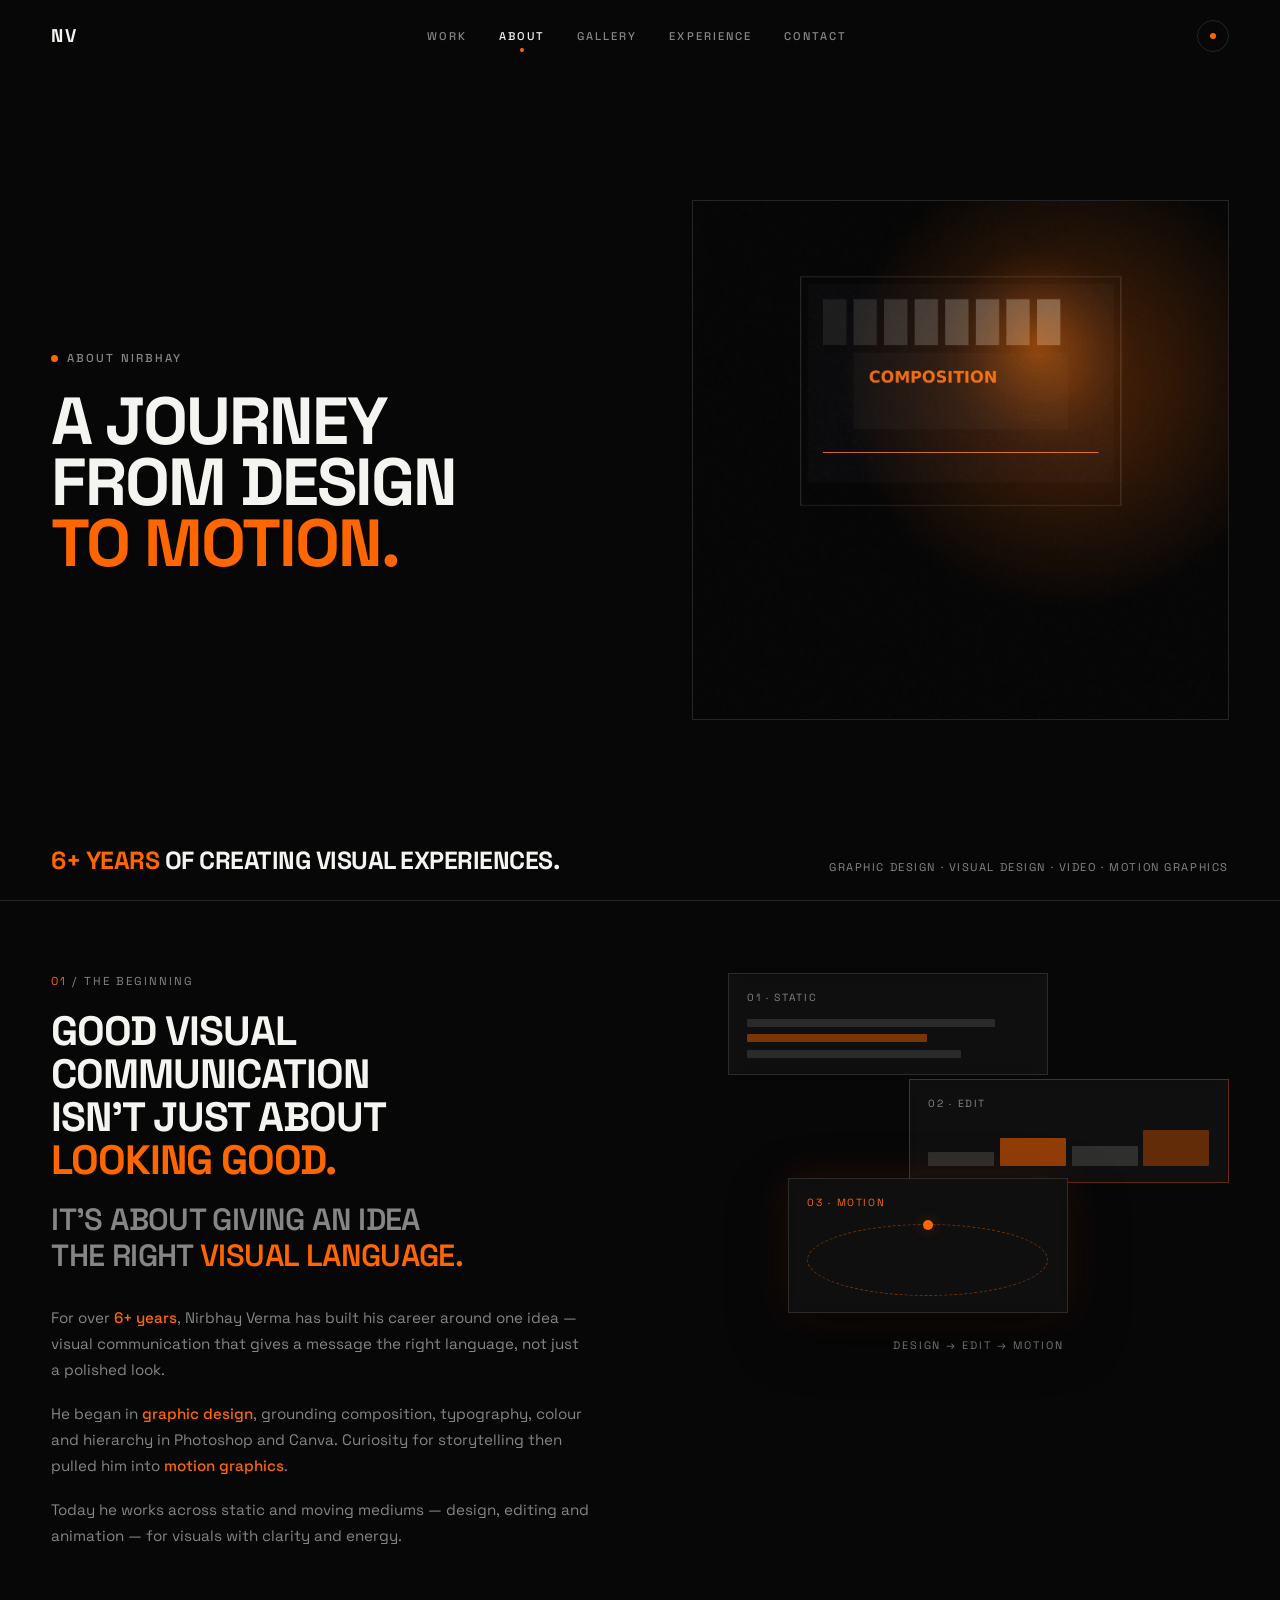
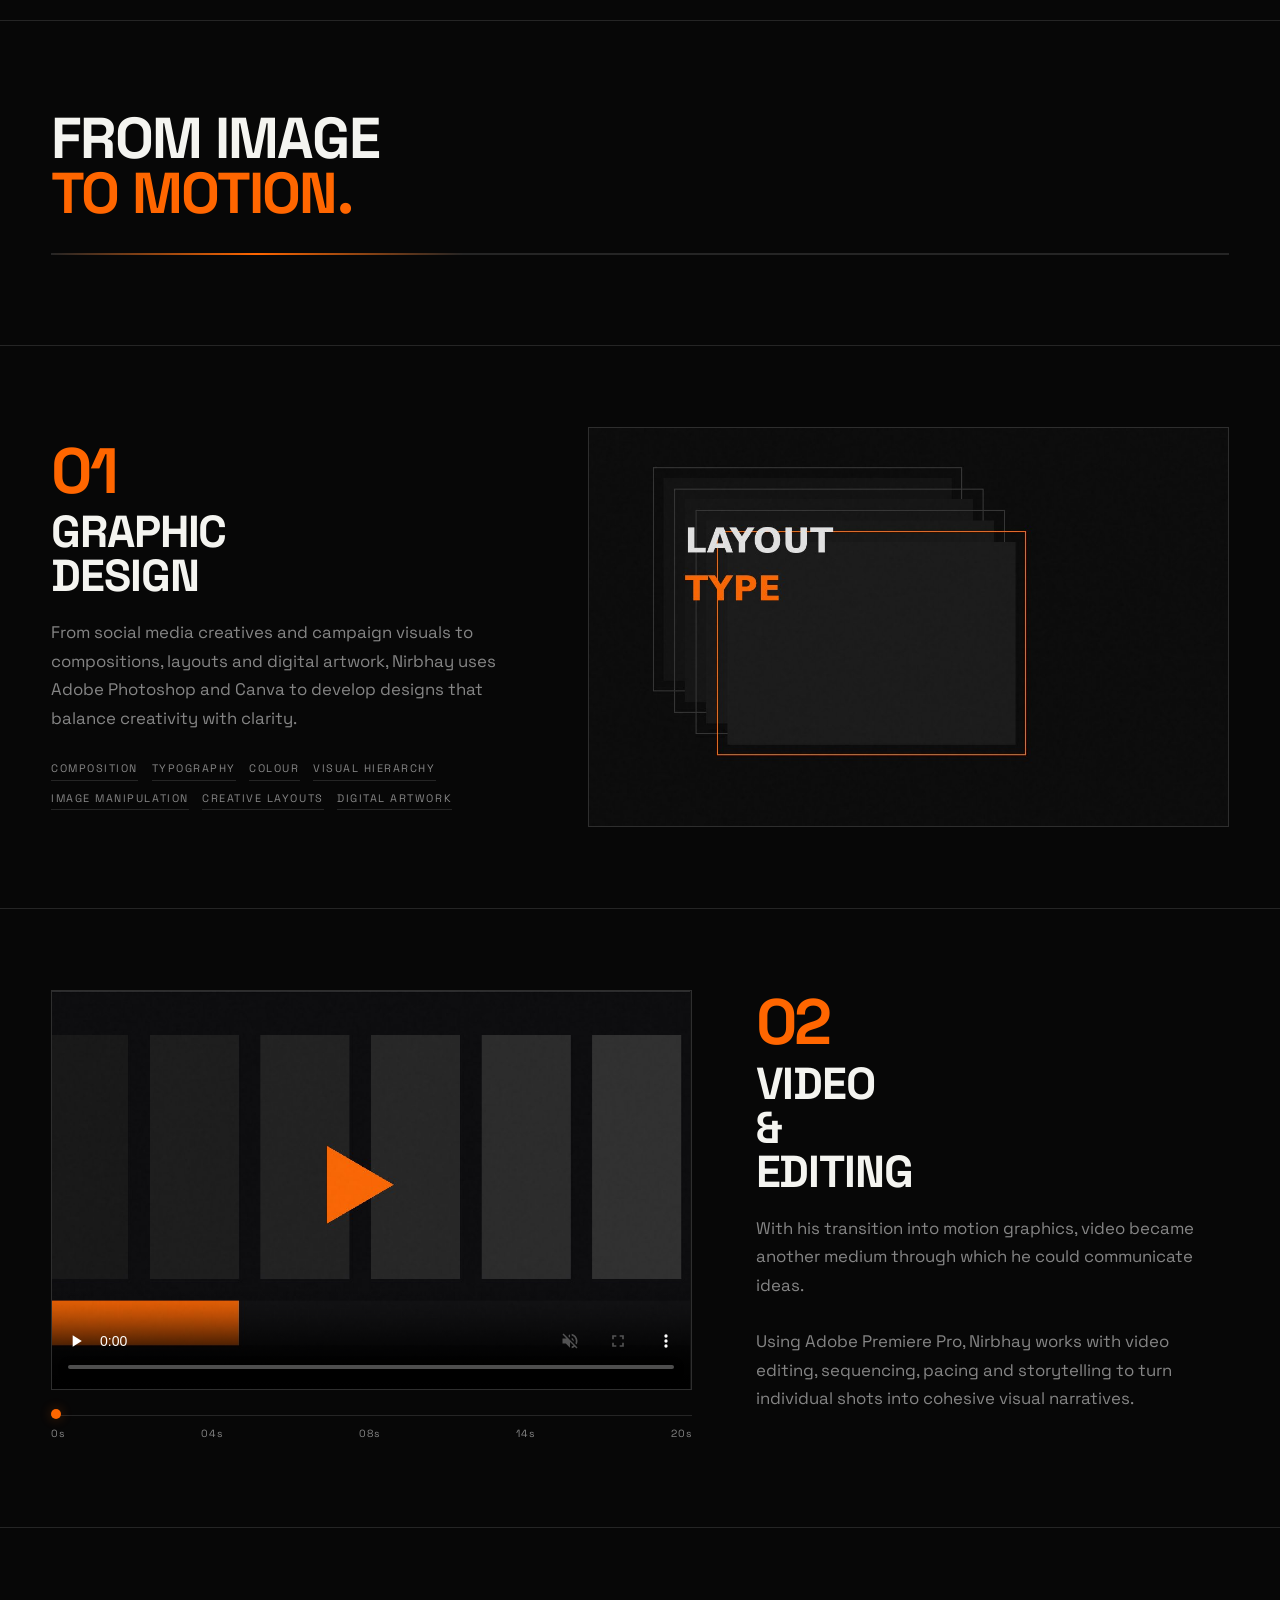
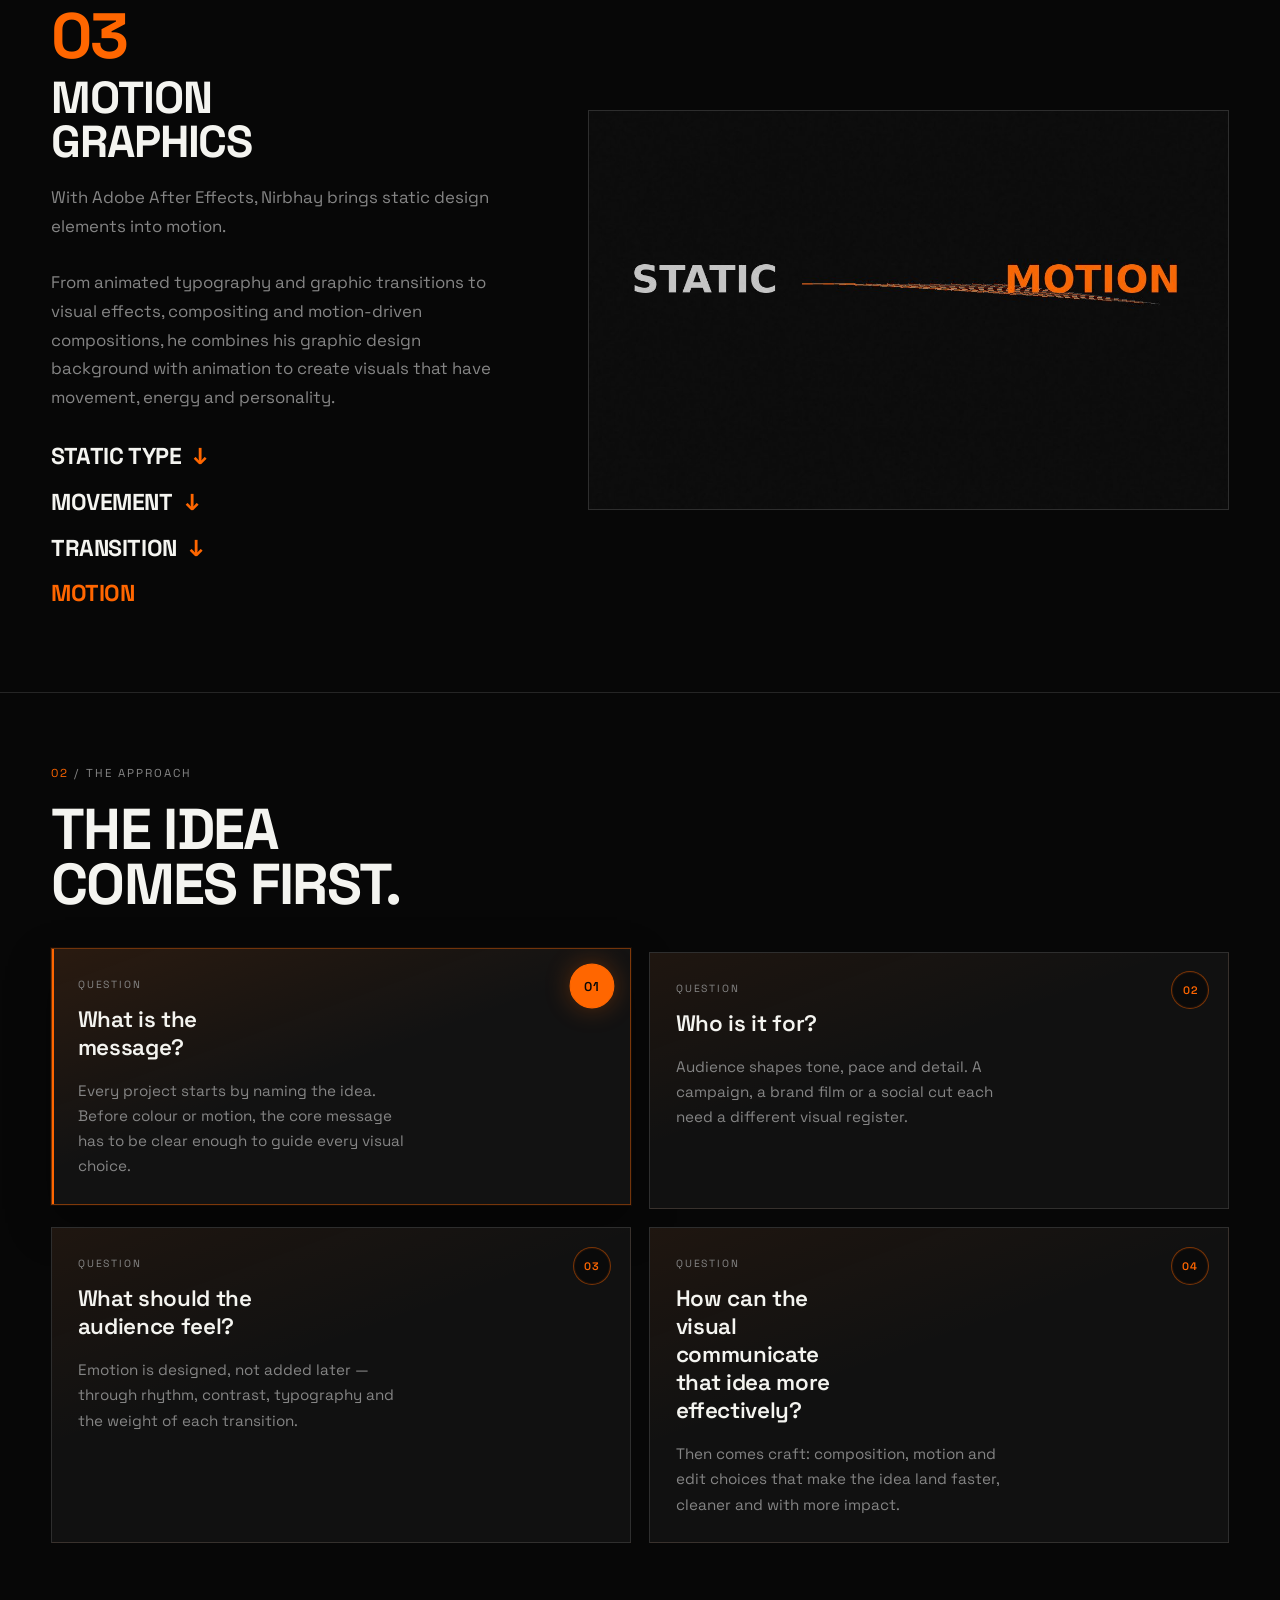
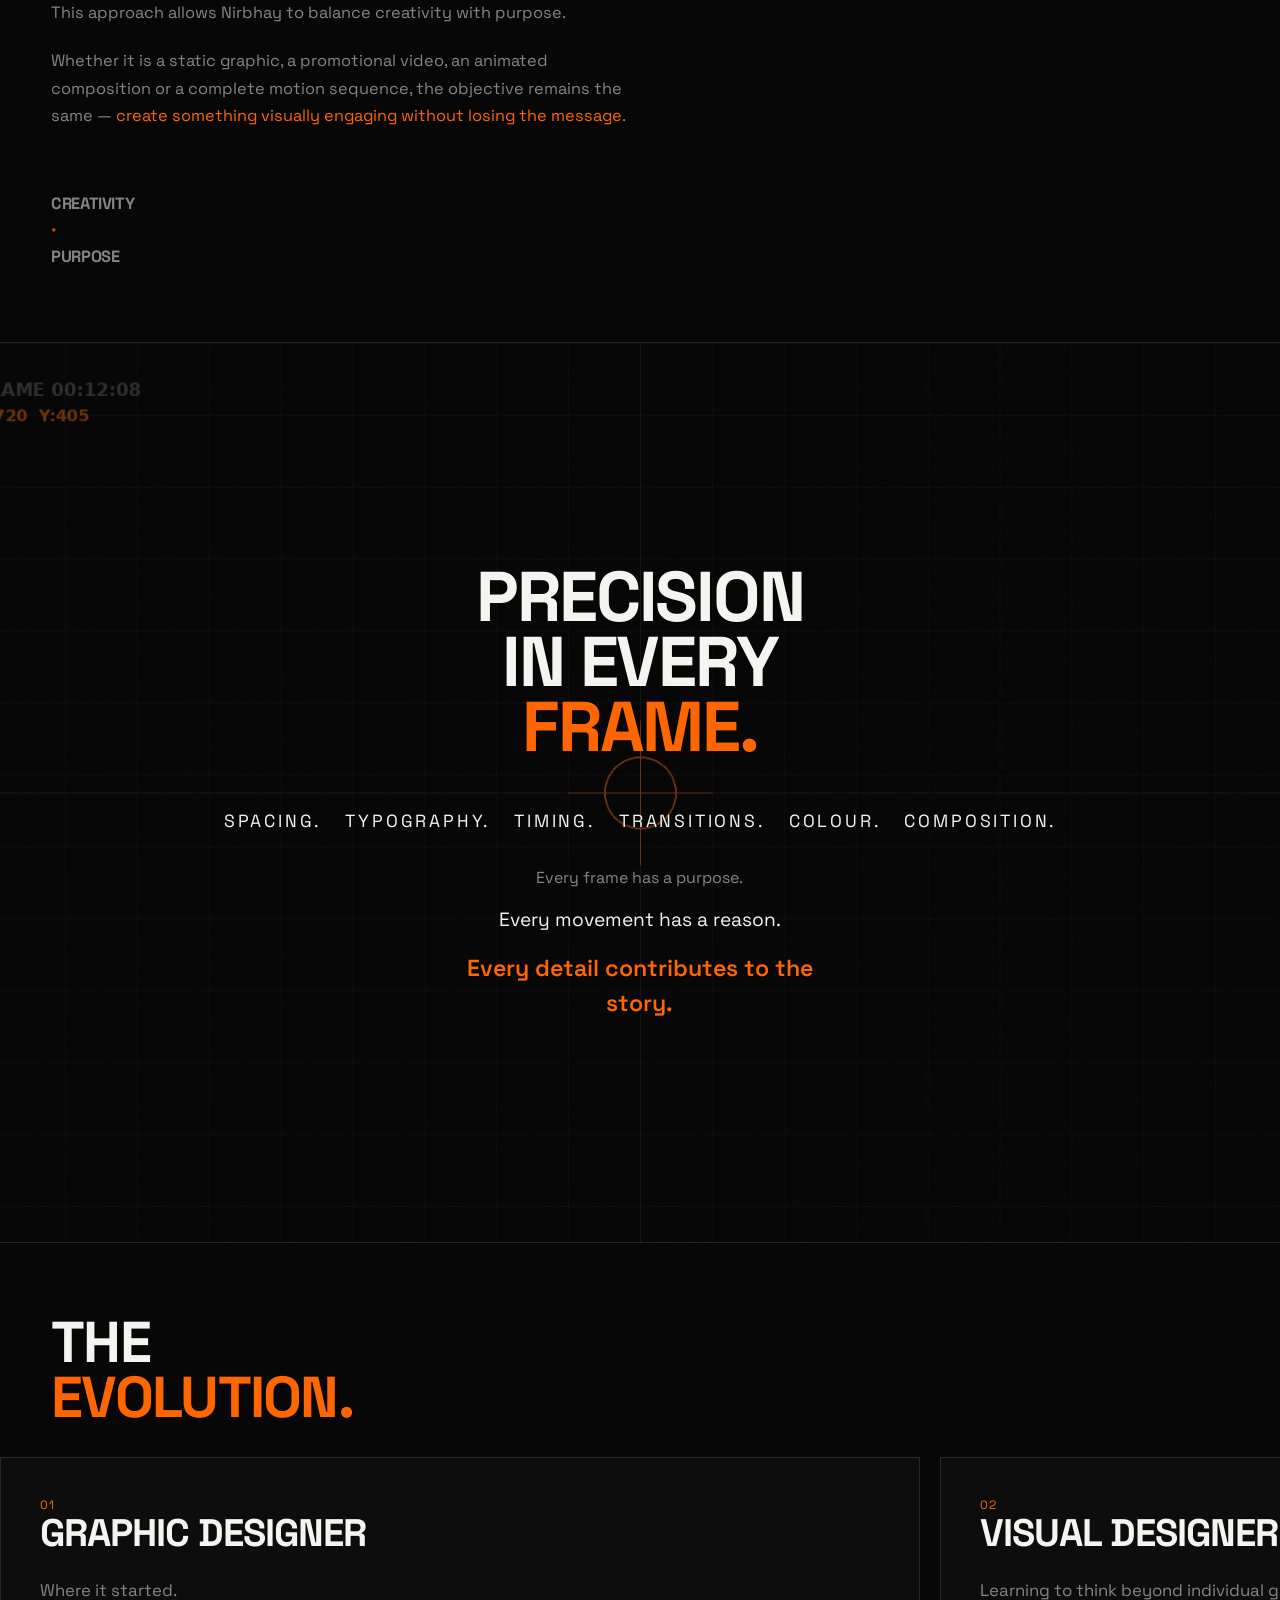
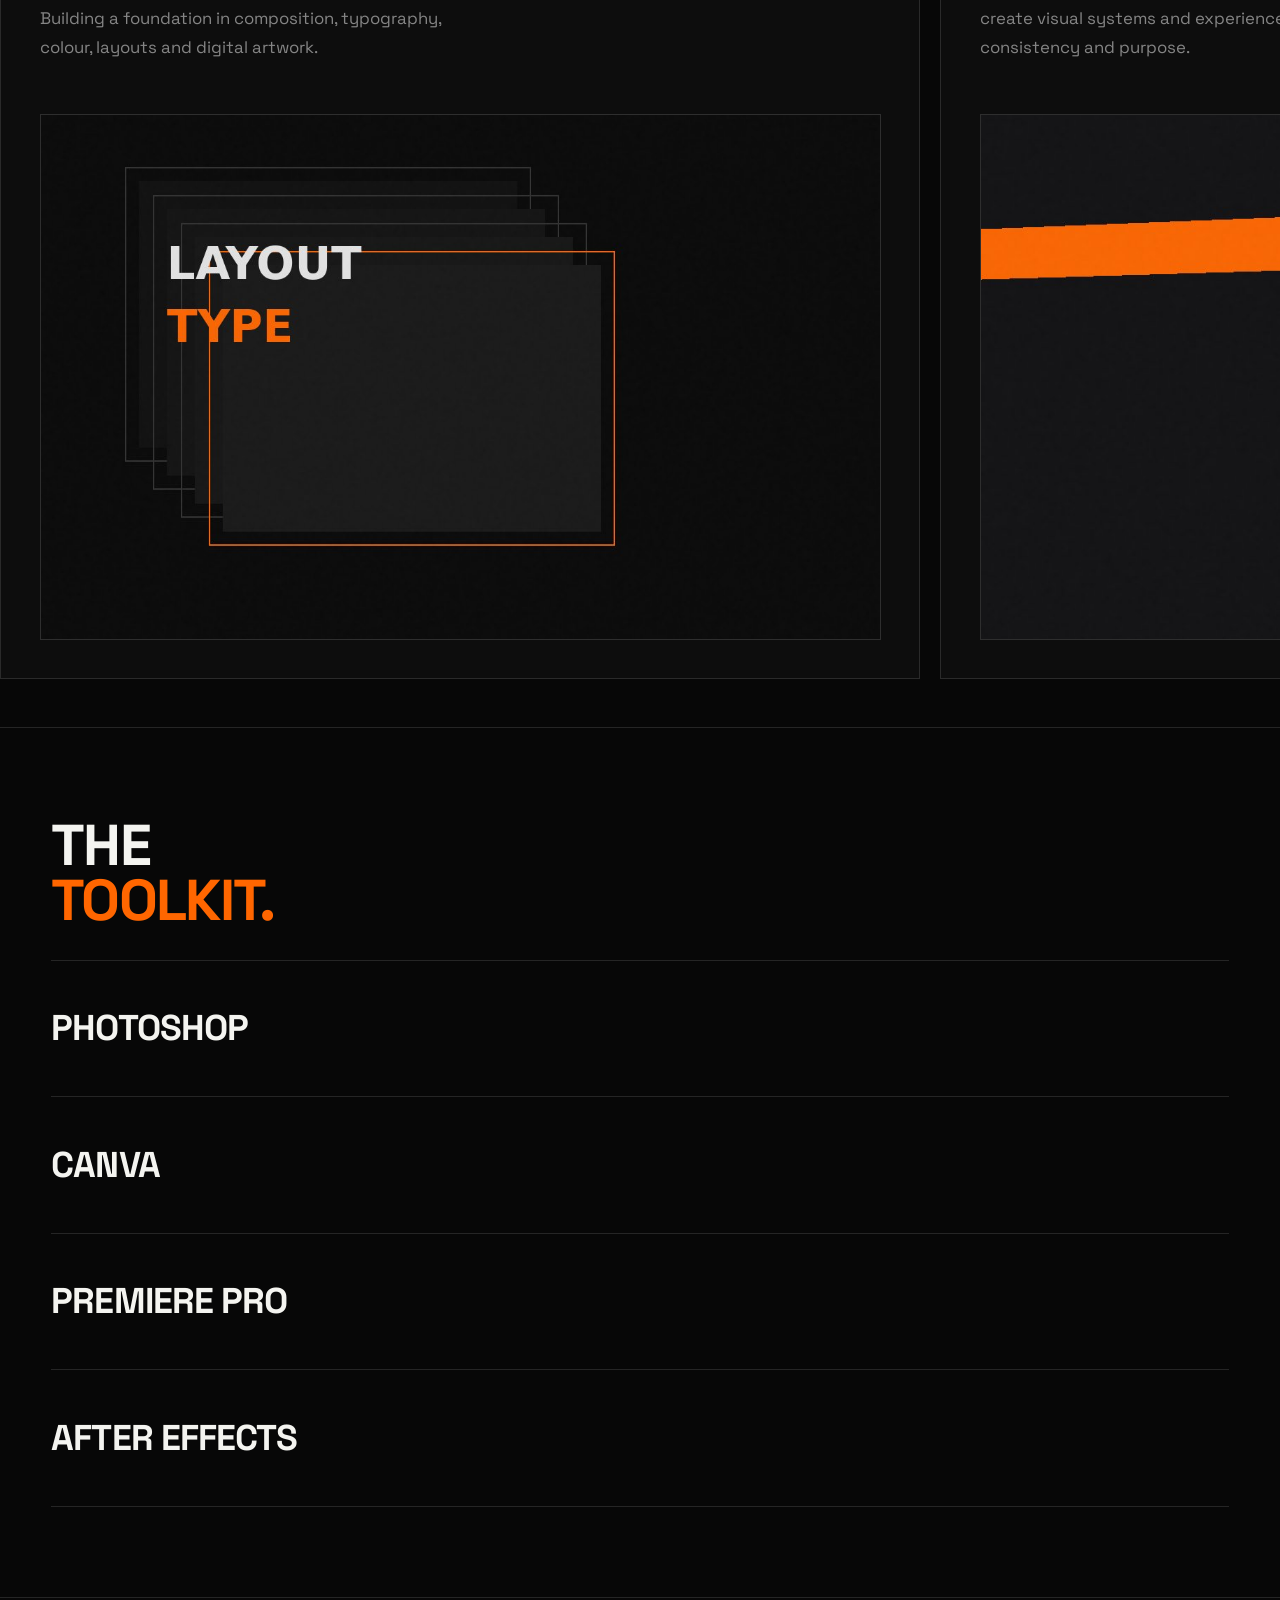
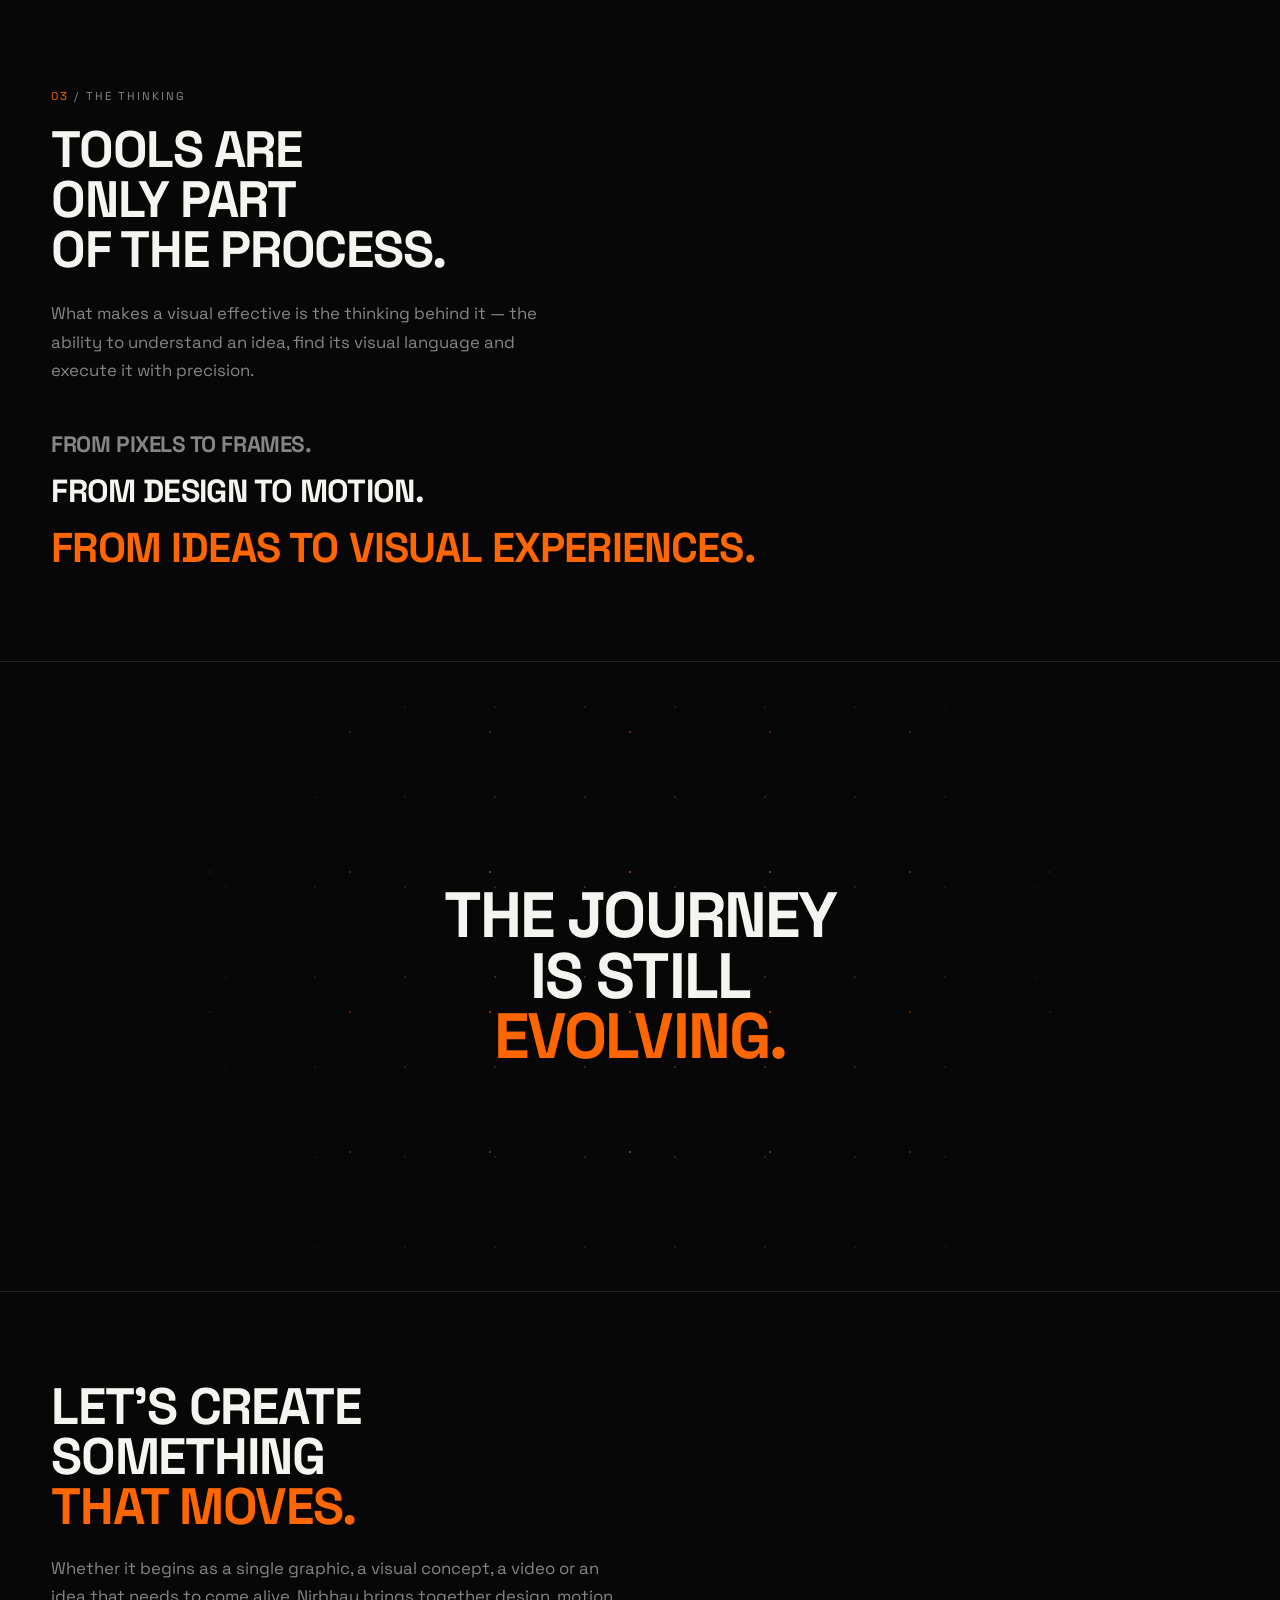
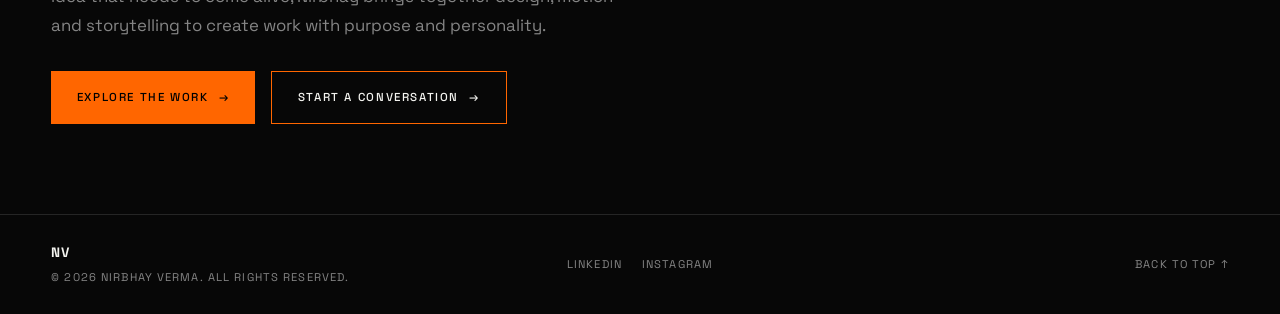
==== about.html @ 6cd553ca "Rework Approach section into numbered question cards Present The Idea Comes First as a two-column ca" ====
<!DOCTYPE html>
<html lang="en">
<head>
  <meta charset="UTF-8">
  <meta name="viewport" content="width=device-width, initial-scale=1.0">
  <meta name="description" content="About Nirbhay Verma — a journey from graphic design to motion graphics. Visual storytelling across pixels and frames.">
  <meta name="theme-color" content="#070707">
  <link rel="icon" href="assets/icons/favicon.svg" type="image/svg+xml">
  <title>About — Nirbhay Verma</title>
  <link rel="preconnect" href="https://fonts.googleapis.com">
  <link rel="preconnect" href="https://fonts.gstatic.com" crossorigin>
  <link href="https://fonts.googleapis.com/css2?family=Space+Grotesk:wght@300;400;500;600;700&display=swap" rel="stylesheet">
  <link rel="stylesheet" href="css/about.css">
  <link rel="stylesheet" href="css/about-responsive.css">
</head>
<body>
  <div class="page-loader" aria-hidden="true">
    <div class="page-loader__inner">
      <div class="page-loader__logo">NV</div>
      <p class="page-loader__meta">About <span>/ 01</span></p>
    </div>
  </div>

  <div class="cursor" aria-hidden="true">
    <span class="cursor__dot"></span>
    <span class="cursor__ring"></span>
    <span class="cursor__label">VIEW</span>
  </div>

  <header class="site-header" id="top">
    <nav class="nav" aria-label="Primary">
      <a href="index.html" class="nav__logo" aria-label="Nirbhay Verma home">NV</a>
      <ul class="nav__links" id="nav-links">
        <li><a href="index.html#work">Work</a></li>
        <li><a href="about.html" class="is-active" aria-current="page">About</a></li>
        <li><a href="gallery.html">Gallery</a></li>
        <li><a href="index.html#experience">Experience</a></li>
        <li><a href="index.html#contact">Contact</a></li>
      </ul>
      <div class="nav__actions">
        <button class="nav__dot-btn" type="button" aria-label="Interaction" data-cursor="button"><span></span></button>
        <button class="nav__menu-toggle" type="button" aria-expanded="false" aria-controls="nav-links" aria-label="Open menu"><span>Menu</span></button>
      </div>
    </nav>
  </header>

  <main>
    <!-- HERO -->
    <section class="about-hero" aria-label="Introduction">
      <div class="about-hero__grid">
        <div>
          <p class="section-label reveal-load" data-delay="1"><span class="dot" aria-hidden="true"></span> About Nirbhay</p>
          <h1 class="about-hero__title reveal-load" data-delay="2">
            A Journey<br>
            From Design<br>
            <span class="accent">To Motion.</span>
          </h1>
        </div>
        <div class="about-hero__visual reveal-load" data-delay="3" data-cursor="view">
          <img src="assets/images/about/hero-studio.jpg" alt="Dark editorial studio composition with orange light and design fragments" width="1400" height="1600" decoding="async">
          <div class="about-hero__glow" aria-hidden="true"></div>
        </div>
      </div>
      <div class="about-hero__stats reveal-load" data-delay="4">
        <p class="about-hero__years">
          <span class="accent">6+ Years</span>
          of creating visual experiences.
        </p>
        <p class="about-hero__disciplines">Graphic Design · Visual Design · Video · Motion Graphics</p>
      </div>
    </section>

    <!-- INTRODUCTION -->
    <section class="about-intro">
      <div class="container about-intro__grid reveal">
        <div class="about-intro__copy">
          <p class="chapter"><span>01</span> / The Beginning</p>
          <p class="about-intro__statement">
            Good visual communication<br>
            isn't just about<br>
            <span class="accent">looking good.</span>
          </p>
          <p class="about-intro__statement-b">
            It's about giving an idea<br>
            the right <span class="accent">visual language.</span>
          </p>
          <div class="about-bio">
            <p>
              For over <strong>6+ years</strong>, Nirbhay Verma has built his career around one idea — visual communication that gives a message the right language, not just a polished look.
            </p>
            <p>
              He began in <span class="accent">graphic design</span>, grounding composition, typography, colour and hierarchy in Photoshop and Canva. Curiosity for storytelling then pulled him into <span class="accent">motion graphics</span>.
            </p>
            <p>
              Today he works across static and moving mediums — design, editing and animation — for visuals with clarity and energy.
            </p>
          </div>
        </div>
        <aside class="about-intro__visual" aria-hidden="true">
          <div class="intro-graphic">
            <div class="intro-graphic__frame intro-graphic__frame--a">
              <span class="intro-graphic__label">01 · Static</span>
              <div class="intro-graphic__blocks">
                <span></span><span></span><span></span>
              </div>
            </div>
            <div class="intro-graphic__frame intro-graphic__frame--b">
              <span class="intro-graphic__label">02 · Edit</span>
              <div class="intro-graphic__timeline">
                <i></i><i></i><i></i><i></i>
              </div>
            </div>
            <div class="intro-graphic__frame intro-graphic__frame--c">
              <span class="intro-graphic__label">03 · Motion</span>
              <div class="intro-graphic__orbit">
                <span class="intro-graphic__dot"></span>
              </div>
            </div>
            <p class="intro-graphic__caption">Design → Edit → Motion</p>
          </div>
        </aside>
      </div>
    </section>

    <!-- FROM IMAGE TO MOTION -->
    <section class="from-motion" aria-label="From image to motion">
      <div class="container reveal">
        <h2 class="from-motion__title">From Image<br><span class="accent">To Motion.</span></h2>
        <div class="from-motion__track" aria-hidden="true"></div>
      </div>
    </section>

    <!-- 01 GRAPHIC DESIGN -->
    <section class="discipline" id="graphic-design">
      <div class="container discipline__grid reveal">
        <div>
          <p class="discipline__num">01</p>
          <h2 class="discipline__title">Graphic<br>Design</h2>
          <p class="discipline__copy">
            From social media creatives and campaign visuals to compositions, layouts and digital artwork, Nirbhay uses Adobe Photoshop and Canva to develop designs that balance creativity with clarity.
          </p>
          <div class="discipline__caps">
            <span>Composition</span><span>Typography</span><span>Colour</span><span>Visual Hierarchy</span>
            <span>Image Manipulation</span><span>Creative Layouts</span><span>Digital Artwork</span>
          </div>
        </div>
        <div class="discipline__media" data-cursor="view">
          <img src="assets/images/about/discipline-graphic.jpg" alt="Layered graphic design composition transforming through frames" width="1200" height="800" loading="lazy" decoding="async">
        </div>
      </div>
    </section>

    <!-- 02 VIDEO -->
    <section class="discipline" id="video">
      <div class="container discipline__grid discipline__grid--flip reveal">
        <div>
          <div class="discipline__media" data-cursor="view">
            <video
              poster="assets/images/about/discipline-video.jpg"
              muted
              playsinline
              loop
              preload="none"
              controls
              aria-label="Video editing placeholder"
            >
              <source src="assets/videos/showreel.mp4" type="video/mp4">
            </video>
          </div>
          <div class="timeline-bar" aria-hidden="true" data-cursor="next">
            <div class="timeline-bar__track"></div>
            <div class="timeline-bar__playhead"></div>
            <div class="timeline-bar__marks">
              <span>0s</span><span>04s</span><span>08s</span><span>14s</span><span>20s</span>
            </div>
          </div>
        </div>
        <div>
          <p class="discipline__num">02</p>
          <h2 class="discipline__title">Video<br>&amp;<br>Editing</h2>
          <p class="discipline__copy">
            With his transition into motion graphics, video became another medium through which he could communicate ideas.
          </p>
          <p class="discipline__copy">
            Using Adobe Premiere Pro, Nirbhay works with video editing, sequencing, pacing and storytelling to turn individual shots into cohesive visual narratives.
          </p>
        </div>
      </div>
    </section>

    <!-- 03 MOTION -->
    <section class="discipline" id="motion">
      <div class="container discipline__grid reveal">
        <div>
          <p class="discipline__num">03</p>
          <h2 class="discipline__title">Motion<br>Graphics</h2>
          <p class="discipline__copy">
            With Adobe After Effects, Nirbhay brings static design elements into motion.
          </p>
          <p class="discipline__copy">
            From animated typography and graphic transitions to visual effects, compositing and motion-driven compositions, he combines his graphic design background with animation to create visuals that have movement, energy and personality.
          </p>
          <div class="motion-stack" aria-hidden="true">
            <span>Static Type <span class="arrow">↓</span></span>
            <span>Movement <span class="arrow">↓</span></span>
            <span>Transition <span class="arrow">↓</span></span>
            <span class="hl">Motion</span>
          </div>
        </div>
        <div class="discipline__media" data-cursor="view">
          <img src="assets/images/about/discipline-motion.jpg" alt="Static type transforming into motion with orange trails" width="1200" height="800" loading="lazy" decoding="async">
        </div>
      </div>
    </section>

    <!-- APPROACH -->
    <section class="approach" id="approach">
      <div class="container">
        <div class="reveal">
          <p class="chapter"><span>02</span> / The Approach</p>
          <h2 class="approach__title">The Idea<br>Comes First.</h2>
        </div>
        <div class="questions" role="list">
          <article class="question is-active" role="listitem" tabindex="0">
            <span class="question__num" aria-hidden="true">01</span>
            <p class="question__index">Question</p>
            <h3 class="question__title">What is the message?</h3>
            <p class="question__body">Every project starts by naming the idea. Before colour or motion, the core message has to be clear enough to guide every visual choice.</p>
          </article>
          <article class="question" role="listitem" tabindex="0">
            <span class="question__num" aria-hidden="true">02</span>
            <p class="question__index">Question</p>
            <h3 class="question__title">Who is it for?</h3>
            <p class="question__body">Audience shapes tone, pace and detail. A campaign, a brand film or a social cut each need a different visual register.</p>
          </article>
          <article class="question" role="listitem" tabindex="0">
            <span class="question__num" aria-hidden="true">03</span>
            <p class="question__index">Question</p>
            <h3 class="question__title">What should the audience feel?</h3>
            <p class="question__body">Emotion is designed, not added later — through rhythm, contrast, typography and the weight of each transition.</p>
          </article>
          <article class="question" role="listitem" tabindex="0">
            <span class="question__num" aria-hidden="true">04</span>
            <p class="question__index">Question</p>
            <h3 class="question__title">How can the visual communicate that idea more effectively?</h3>
            <p class="question__body">Then comes craft: composition, motion and edit choices that make the idea land faster, cleaner and with more impact.</p>
          </article>
        </div>
        <div class="philosophy reveal">
          <p>
            This approach allows Nirbhay to balance creativity with purpose.
          </p>
          <p>
            Whether it is a static graphic, a promotional video, an animated composition or a complete motion sequence, the objective remains the same — <span class="accent">create something visually engaging without losing the message.</span>
          </p>
          <p class="creativity-purpose reveal">
            Creativity
            <span class="plus">+</span>
            Purpose
          </p>
        </div>
      </div>
    </section>

    <!-- PRECISION -->
    <section class="precision" aria-label="Precision in every frame">
      <img class="precision__bg" src="assets/images/about/precision-board.jpg" alt="" aria-hidden="true" loading="lazy" decoding="async">
      <div class="precision__content">
        <h2 class="precision__title">Precision<br>In Every<br><span class="accent">Frame.</span></h2>
        <div class="detail-words" aria-label="Craft principles">
          <span>Spacing.</span>
          <span>Typography.</span>
          <span>Timing.</span>
          <span>Transitions.</span>
          <span>Colour.</span>
          <span>Composition.</span>
        </div>
        <div class="detail-lines">
          <p>Every frame has a purpose.</p>
          <p>Every movement has a reason.</p>
          <p>Every detail contributes to the story.</p>
        </div>
      </div>
    </section>

    <!-- EVOLUTION -->
    <section class="evolution" id="evolution" aria-label="Creative evolution">
      <h2 class="evolution__title reveal">The<br><span class="accent">Evolution.</span></h2>
      <div class="evolution__scroller" data-cursor="next">
        <article class="evolution__stage">
          <div>
            <p class="evolution__stage-num">01</p>
            <h3 class="evolution__stage-title">Graphic Designer</h3>
          </div>
          <div class="evolution__stage-copy">
            <p>Where it started.</p>
            <p>Building a foundation in composition, typography, colour, layouts and digital artwork.</p>
          </div>
          <div class="evolution__stage-media">
            <img src="assets/images/about/discipline-graphic.jpg" alt="Graphic design foundation visual" width="1200" height="800" loading="lazy" decoding="async">
          </div>
        </article>
        <article class="evolution__stage">
          <div>
            <p class="evolution__stage-num">02</p>
            <h3 class="evolution__stage-title">Visual Designer</h3>
          </div>
          <div class="evolution__stage-copy">
            <p>Learning to think beyond individual graphics and create visual systems and experiences with consistency and purpose.</p>
          </div>
          <div class="evolution__stage-media">
            <img src="assets/images/about/portrait-editorial.jpg" alt="Visual systems and editorial design" width="1000" height="1300" loading="lazy" decoding="async">
          </div>
        </article>
        <article class="evolution__stage">
          <div>
            <p class="evolution__stage-num">03</p>
            <h3 class="evolution__stage-title">Motion Graphics Artist</h3>
          </div>
          <div class="evolution__stage-copy">
            <p>Bringing design into movement through animation, editing, transitions, visual effects and storytelling.</p>
          </div>
          <div class="evolution__stage-media">
            <img src="assets/images/about/discipline-motion.jpg" alt="Motion graphics transformation" width="1200" height="800" loading="lazy" decoding="async">
          </div>
        </article>
        <article class="evolution__stage evolution__stage--today">
          <div>
            <p class="evolution__stage-num">04</p>
            <h3 class="evolution__stage-title">Today</h3>
          </div>
          <div class="evolution__stage-copy">
            <p>A multidisciplinary visual creative working across graphic design, video editing and motion graphics, continuously exploring new techniques, styles and ways of communicating through visuals.</p>
          </div>
          <div class="evolution__stage-media">
            <img src="assets/images/about/hero-studio.jpg" alt="Current multidisciplinary creative practice" width="1400" height="1600" loading="lazy" decoding="async">
          </div>
        </article>
      </div>
    </section>

    <!-- TOOLKIT -->
    <section class="toolkit" id="toolkit">
      <div class="container reveal">
        <h2 class="toolkit__title">The<br><span class="accent">Toolkit.</span></h2>
        <div class="toolkit__list">
          <article class="tool" data-cursor="explore" tabindex="0">
            <h3 class="tool__name">Photoshop</h3>
            <p class="tool__desc">Image manipulation, compositing, digital artwork and visual compositions.</p>
            <div class="tool__preview"><img src="assets/images/about/tool-ps.jpg" alt="" loading="lazy" decoding="async"></div>
          </article>
          <article class="tool" data-cursor="explore" tabindex="0">
            <h3 class="tool__name">Canva</h3>
            <p class="tool__desc">Rapid creative development, layouts, social content and visual communication.</p>
            <div class="tool__preview"><img src="assets/images/about/tool-canva.jpg" alt="" loading="lazy" decoding="async"></div>
          </article>
          <article class="tool" data-cursor="explore" tabindex="0">
            <h3 class="tool__name">Premiere Pro</h3>
            <p class="tool__desc">Video editing, sequencing, pacing, transitions and visual storytelling.</p>
            <div class="tool__preview"><img src="assets/images/about/tool-pr.jpg" alt="" loading="lazy" decoding="async"></div>
          </article>
          <article class="tool" data-cursor="explore" tabindex="0">
            <h3 class="tool__name">After Effects</h3>
            <p class="tool__desc">Motion graphics, animation, typography, visual effects and compositing.</p>
            <div class="tool__preview"><img src="assets/images/about/tool-ae.jpg" alt="" loading="lazy" decoding="async"></div>
          </article>
        </div>
      </div>
    </section>

    <!-- THINKING -->
    <section class="thinking">
      <div class="container reveal">
        <p class="chapter"><span>03</span> / The Thinking</p>
        <h2 class="thinking__title">Tools Are<br>Only Part<br>Of The Process.</h2>
        <p class="thinking__copy">
          What makes a visual effective is the thinking behind it — the ability to understand an idea, find its visual language and execute it with precision.
        </p>
        <div class="thinking__lines">
          <p>From pixels to frames.</p>
          <p>From design to motion.</p>
          <p>From ideas to visual experiences.</p>
        </div>
      </div>
    </section>

    <!-- EVOLVING -->
    <section class="evolving" aria-label="The journey continues">
      <div class="evolving__particles" aria-hidden="true"></div>
      <h2 class="evolving__title reveal">The Journey<br>Is Still<br><span class="accent">Evolving.</span></h2>
    </section>

    <!-- CTA -->
    <section class="about-cta">
      <div class="container reveal">
        <h2 class="about-cta__title">Let's Create<br>Something<br><span class="accent">That Moves.</span></h2>
        <p class="about-cta__copy">
          Whether it begins as a single graphic, a visual concept, a video or an idea that needs to come alive, Nirbhay brings together design, motion and storytelling to create work with purpose and personality.
        </p>
        <div class="about-cta__actions">
          <a class="btn-primary" href="index.html#work" data-cursor="button">Explore the Work <span class="arrow" aria-hidden="true">→</span></a>
          <a class="btn-secondary" href="mailto:hello@nirbhayverma.com" data-cursor="button">Start a Conversation <span class="arrow" aria-hidden="true">→</span></a>
        </div>
      </div>
    </section>
  </main>

  <footer class="site-footer">
    <div class="site-footer__grid">
      <div class="site-footer__brand">
        <strong>NV</strong>
        <span>© 2026 Nirbhay Verma. All Rights Reserved.</span>
      </div>
      <ul class="site-footer__social">
        <li><a href="https://linkedin.com" target="_blank" rel="noopener noreferrer">LinkedIn</a></li>
        <li><a href="https://instagram.com" target="_blank" rel="noopener noreferrer">Instagram</a></li>
      </ul>
      <a href="#top" class="site-footer__top" data-cursor="button">Back to Top <span aria-hidden="true">↑</span></a>
    </div>
  </footer>

  <script src="js/about.js" defer></script>
</body>
</html>
---- css/about.css ----
/* ==========================================================================
   About page — Nirbhay Verma journey
   ========================================================================== */

:root {
  --bg: #070707;
  --bg-secondary: #0d0d0d;
  --surface: #111111;
  --surface-light: #171717;
  --text: #f4f4f0;
  --text-muted: #858585;
  --border: rgba(255, 255, 255, 0.12);
  --accent: #ff6600;
  --accent-soft: rgba(255, 102, 0, 0.12);
  --accent-glow: rgba(255, 102, 0, 0.3);
  --font: "Space Grotesk", system-ui, sans-serif;
  --max: 1440px;
  --pad-x: clamp(1.25rem, 4vw, 4rem);
  --header-h: 4.5rem;
  --ease: cubic-bezier(0.22, 1, 0.36, 1);
  --ease-out: cubic-bezier(0.16, 1, 0.3, 1);
  --focus: 0 0 0 2px var(--bg), 0 0 0 4px var(--accent);
}

*, *::before, *::after { box-sizing: border-box; margin: 0; padding: 0; }
html { scroll-behavior: smooth; }
body {
  font-family: var(--font);
  background: var(--bg);
  color: var(--text);
  line-height: 1.5;
  -webkit-font-smoothing: antialiased;
  overflow-x: hidden;
}
body.has-custom-cursor,
body.has-custom-cursor a,
body.has-custom-cursor button,
body.has-custom-cursor [data-cursor] { cursor: none; }

img, video, svg { display: block; max-width: 100%; height: auto; }
a { color: inherit; text-decoration: none; }
button { font: inherit; color: inherit; background: none; border: none; cursor: pointer; }
ul, ol { list-style: none; }
:focus-visible { outline: none; box-shadow: var(--focus); }
.accent { color: var(--accent); }
.container { width: min(100% - (var(--pad-x) * 2), var(--max)); margin-inline: auto; }

/* Cursor */
.cursor {
  position: fixed; inset: 0 auto auto 0; width: 0; height: 0;
  pointer-events: none; z-index: 10000; opacity: 0; display: none;
}
body.has-custom-cursor .cursor { display: block; }
.cursor.is-active { opacity: 1; }
.cursor__dot, .cursor__ring {
  position: absolute; top: 0; left: 0; border-radius: 50%;
  transform: translate(-50%, -50%);
}
.cursor__dot { width: 5px; height: 5px; background: var(--accent); }
.cursor__ring {
  width: 36px; height: 36px; border: 1px solid rgba(244, 244, 240, 0.5);
  transition: width .35s var(--ease), height .35s var(--ease), background .35s var(--ease), border-color .35s var(--ease);
}
.cursor__label {
  position: absolute; top: 0; left: 0; transform: translate(-50%, -50%);
  font-size: .62rem; font-weight: 600; letter-spacing: .16em; text-transform: uppercase;
  color: var(--bg); opacity: 0;
}
.cursor.is-button .cursor__ring { width: 48px; height: 48px; background: var(--accent); border-color: var(--accent); }
.cursor.is-button .cursor__dot { opacity: 0; }
.cursor.is-view .cursor__ring,
.cursor.is-explore .cursor__ring,
.cursor.is-next .cursor__ring {
  width: 72px; height: 72px; background: var(--accent); border-color: var(--accent);
}
.cursor.is-view .cursor__dot,
.cursor.is-explore .cursor__dot,
.cursor.is-next .cursor__dot { opacity: 0; }
.cursor.is-view .cursor__label,
.cursor.is-explore .cursor__label,
.cursor.is-next .cursor__label { opacity: 1; }

/* Loader */
.page-loader {
  position: fixed; inset: 0; z-index: 20000; background: var(--bg);
  display: grid; place-items: center;
  transition: opacity .5s ease, visibility .5s ease;
}
.page-loader.is-done { opacity: 0; visibility: hidden; pointer-events: none; }
.page-loader__inner { text-align: center; }
.page-loader__logo {
  font-size: 1.5rem; font-weight: 700; letter-spacing: .12em;
  opacity: 0; animation: fadeUp .5s var(--ease-out) .1s forwards;
}
.page-loader__meta {
  margin-top: .85rem; font-size: .7rem; letter-spacing: .2em; text-transform: uppercase; color: var(--text-muted);
  opacity: 0; animation: fadeUp .5s var(--ease-out) .35s forwards;
}
.page-loader__meta span { color: var(--accent); }

/* Header */
.site-header {
  position: fixed; top: 0; left: 0; right: 0; z-index: 1000; height: var(--header-h);
  border-bottom: 1px solid transparent;
  opacity: 0; transform: translateY(-10px);
  transition: opacity .7s var(--ease-out), transform .7s var(--ease-out), background .35s ease, backdrop-filter .35s ease, border-color .35s ease;
}
.site-header.is-ready { opacity: 1; transform: none; }
.site-header.is-scrolled {
  background: rgba(7, 7, 7, .82); backdrop-filter: blur(12px); -webkit-backdrop-filter: blur(12px);
  border-bottom-color: var(--border);
}
.nav {
  width: min(100% - (var(--pad-x) * 2), var(--max)); margin-inline: auto; height: 100%;
  display: grid; grid-template-columns: auto 1fr auto; align-items: center; gap: 1.5rem;
}
.nav__logo { font-size: 1.15rem; font-weight: 700; letter-spacing: .08em; z-index: 2; }
.nav__links { display: flex; justify-content: center; gap: clamp(1.25rem, 2.5vw, 2.5rem); }
.nav__links a {
  position: relative; font-size: .7rem; font-weight: 500; letter-spacing: .18em;
  text-transform: uppercase; color: var(--text-muted); padding: .4rem 0; transition: color .3s ease;
}
.nav__links a:hover, .nav__links a.is-active { color: var(--text); }
.nav__links a::after {
  content: ""; position: absolute; left: 50%; bottom: -.15rem; width: 4px; height: 4px;
  border-radius: 50%; background: var(--accent); transform: translateX(-50%) scale(0); transition: transform .3s var(--ease);
}
.nav__links a.is-active::after, .nav__links a:hover::after { transform: translateX(-50%) scale(1); }
.nav__actions { display: flex; align-items: center; gap: 1rem; justify-self: end; }
.nav__dot-btn {
  width: 2rem; height: 2rem; border: 1px solid var(--border); border-radius: 50%;
  display: grid; place-items: center;
}
.nav__dot-btn span { width: 6px; height: 6px; border-radius: 50%; background: var(--accent); }
.nav__menu-toggle { display: none; font-size: .7rem; letter-spacing: .18em; text-transform: uppercase; }

/* Shared */
.section-label {
  display: inline-flex; align-items: center; gap: .55rem;
  font-size: .72rem; font-weight: 500; letter-spacing: .18em; text-transform: uppercase;
  color: var(--text-muted); margin-bottom: 1.5rem;
}
.section-label .dot { width: .45rem; height: .45rem; border-radius: 50%; background: var(--accent); }
.chapter {
  font-size: .72rem; letter-spacing: .18em; text-transform: uppercase; color: var(--text-muted); margin-bottom: 1.25rem;
}
.chapter span { color: var(--accent); }

.reveal {
  opacity: 0; transform: translateY(40px);
  transition: opacity .9s var(--ease-out), transform .9s var(--ease-out);
}
.reveal.is-visible { opacity: 1; transform: none; }
.reveal-load {
  opacity: 0; transform: translateY(28px);
  transition: opacity .8s var(--ease-out), transform .8s var(--ease-out);
}
.reveal-load.is-in { opacity: 1; transform: none; }
.reveal-load[data-delay="1"] { transition-delay: .15s; }
.reveal-load[data-delay="2"] { transition-delay: .3s; }
.reveal-load[data-delay="3"] { transition-delay: .45s; }
.reveal-load[data-delay="4"] { transition-delay: .6s; }

/* Hero */
.about-hero {
  min-height: 100vh; max-height: 100vh; padding: calc(var(--header-h) + 1.25rem) var(--pad-x) 1.5rem;
  display: flex; flex-direction: column; justify-content: center; position: relative;
  box-sizing: border-box; overflow: hidden;
}
.about-hero__grid {
  width: min(100%, var(--max)); margin-inline: auto;
  display: grid; grid-template-columns: minmax(0, 1.05fr) minmax(0, .95fr);
  gap: clamp(1.5rem, 4vw, 3rem); align-items: center; flex: 1; min-height: 0;
}
.about-hero__title {
  font-size: clamp(2.4rem, 5.2vw, 4.25rem); font-weight: 700; line-height: .92;
  letter-spacing: -.03em; text-transform: uppercase; margin-bottom: 0;
}
.about-hero__visual {
  position: relative; overflow: hidden; border: 1px solid var(--border);
  aspect-ratio: 4/5; max-height: min(58vh, 520px); justify-self: end; width: 100%;
}
.about-hero__visual img {
  width: 100%; height: 100%; object-fit: cover;
  filter: contrast(1.05) saturate(.9);
}
.about-hero__glow {
  position: absolute; inset: 0;
  background: radial-gradient(circle at 70% 35%, var(--accent-glow), transparent 45%);
  mix-blend-mode: screen; pointer-events: none; animation: pulseGlow 6s ease-in-out infinite alternate;
}
.about-hero__stats {
  width: min(100%, var(--max)); margin: 1.25rem auto 0;
  display: flex; justify-content: space-between; gap: 1.5rem; align-items: end; flex-wrap: wrap;
  flex-shrink: 0;
}
.about-hero__years {
  font-size: clamp(1.15rem, 2vw, 1.55rem); font-weight: 700; line-height: 1.15;
  letter-spacing: -.02em; text-transform: uppercase;
}
.about-hero__years .accent { display: inline; font-size: inherit; color: var(--accent); }
.about-hero__disciplines {
  font-size: .7rem; letter-spacing: .14em; text-transform: uppercase; color: var(--text-muted);
}

/* Intro */
.about-intro {
  padding: clamp(3.5rem, 8vh, 6rem) 0;
  border-top: 1px solid var(--border);
}
.about-intro__grid {
  display: grid; grid-template-columns: minmax(0, 1.1fr) minmax(0, .9fr);
  gap: clamp(2rem, 5vw, 4rem); align-items: start;
}
.about-intro__statement {
  font-size: clamp(1.75rem, 3.2vw, 2.75rem); font-weight: 700; line-height: 1.05;
  letter-spacing: -.025em; text-transform: uppercase; max-width: 18ch; margin-bottom: 1.25rem;
}
.about-intro__statement-b {
  font-size: clamp(1.35rem, 2.4vw, 2rem); font-weight: 600; line-height: 1.15;
  letter-spacing: -.02em; text-transform: uppercase; max-width: 22ch;
  color: var(--text-muted); margin-bottom: 2rem;
}
.about-bio {
  display: grid; gap: 1.15rem; max-width: 54ch;
}
.about-bio p {
  color: var(--text-muted); font-size: clamp(.95rem, 1.1vw, 1.05rem); line-height: 1.7;
}
.about-bio strong, .about-bio .accent { color: var(--accent); font-weight: 500; }

/* Intro graphic */
.about-intro__visual { position: sticky; top: calc(var(--header-h) + 1.5rem); }
.intro-graphic {
  position: relative; min-height: 380px; padding: 1.5rem 0 1rem;
}
.intro-graphic__frame {
  position: absolute; border: 1px solid var(--border); background: rgba(17, 17, 17, .85);
  backdrop-filter: blur(6px); padding: 1rem 1.15rem; width: min(78%, 320px);
  transition: transform .5s var(--ease), border-color .4s ease;
}
.intro-graphic__frame--a {
  top: 0; left: 0; z-index: 1;
  animation: introFloat 7s ease-in-out infinite;
}
.intro-graphic__frame--b {
  top: 28%; right: 0; z-index: 2; border-color: rgba(255, 102, 0, .35);
  animation: introFloat 8s ease-in-out .4s infinite reverse;
}
.intro-graphic__frame--c {
  bottom: 2.5rem; left: 12%; z-index: 3; width: min(72%, 280px);
  box-shadow: 0 20px 60px rgba(0, 0, 0, .45), 0 0 40px var(--accent-soft);
  animation: introFloat 6.5s ease-in-out .8s infinite;
}
.intro-graphic__label {
  display: block; font-size: .65rem; letter-spacing: .16em; text-transform: uppercase;
  color: var(--text-muted); margin-bottom: .85rem;
}
.intro-graphic__frame--c .intro-graphic__label { color: var(--accent); }
.intro-graphic__blocks {
  display: grid; gap: .45rem;
}
.intro-graphic__blocks span {
  display: block; height: 8px; background: rgba(244, 244, 240, .12); border-radius: 1px;
}
.intro-graphic__blocks span:nth-child(1) { width: 88%; }
.intro-graphic__blocks span:nth-child(2) { width: 64%; background: rgba(255, 102, 0, .45); }
.intro-graphic__blocks span:nth-child(3) { width: 76%; }
.intro-graphic__timeline {
  display: flex; gap: .35rem; align-items: flex-end; height: 2.5rem;
}
.intro-graphic__timeline i {
  display: block; flex: 1; background: rgba(244, 244, 240, .14); border-radius: 1px;
}
.intro-graphic__timeline i:nth-child(1) { height: 35%; }
.intro-graphic__timeline i:nth-child(2) { height: 70%; background: rgba(255, 102, 0, .55); }
.intro-graphic__timeline i:nth-child(3) { height: 48%; }
.intro-graphic__timeline i:nth-child(4) { height: 90%; background: rgba(255, 102, 0, .35); }
.intro-graphic__orbit {
  position: relative; height: 4.5rem; border-radius: 50%;
  border: 1px dashed rgba(255, 102, 0, .4);
  animation: spinSlow 12s linear infinite;
}
.intro-graphic__dot {
  position: absolute; top: -5px; left: 50%; width: 10px; height: 10px;
  margin-left: -5px; border-radius: 50%; background: var(--accent);
  box-shadow: 0 0 14px var(--accent-glow);
}
.intro-graphic__caption {
  position: absolute; bottom: 0; left: 0; right: 0;
  font-size: .68rem; letter-spacing: .18em; text-transform: uppercase;
  color: var(--text-muted); text-align: center;
}
@keyframes introFloat {
  0%, 100% { transform: translateY(0); }
  50% { transform: translateY(-8px); }
}
@keyframes spinSlow {
  to { transform: rotate(360deg); }
}

/* Transition */
.from-motion {
  padding: clamp(4rem, 10vh, 7rem) 0; border-top: 1px solid var(--border);
  position: relative; overflow: hidden;
}
.from-motion__title {
  font-size: clamp(2.2rem, 4.5vw, 3.75rem); font-weight: 700; line-height: .95;
  letter-spacing: -.03em; text-transform: uppercase; margin-bottom: 2rem;
}
.from-motion__track {
  position: relative; height: 2px; background: var(--border); overflow: hidden;
}
.from-motion__track::after {
  content: ""; position: absolute; inset: 0 auto 0 0; width: 35%;
  background: linear-gradient(90deg, transparent, var(--accent), transparent);
  animation: trackSweep 4s ease-in-out infinite;
}

/* Disciplines */
.discipline {
  border-top: 1px solid var(--border);
  padding: clamp(4rem, 9vh, 6.5rem) 0;
}
.discipline__grid {
  display: grid; grid-template-columns: minmax(0, .85fr) minmax(0, 1.15fr);
  gap: clamp(2rem, 5vw, 4rem); align-items: center;
}
.discipline__grid--flip { grid-template-columns: minmax(0, 1.15fr) minmax(0, .85fr); }
.discipline__num {
  font-size: clamp(2.5rem, 5vw, 4rem); font-weight: 700; line-height: .85;
  letter-spacing: -.04em; color: var(--accent); margin-bottom: .75rem;
}
.discipline__title {
  font-size: clamp(1.85rem, 3.5vw, 3rem); font-weight: 700; line-height: .98;
  letter-spacing: -.025em; text-transform: uppercase; margin-bottom: 1.25rem;
}
.discipline__copy {
  color: var(--text-muted); font-size: 1.05rem; line-height: 1.7; max-width: 42ch; margin-bottom: 1.75rem;
}
.discipline__caps {
  display: flex; flex-wrap: wrap; gap: .55rem .85rem;
}
.discipline__caps span {
  font-size: .68rem; letter-spacing: .14em; text-transform: uppercase;
  color: var(--text-muted); border-bottom: 1px solid var(--border); padding-bottom: .2rem;
}
.discipline__media {
  position: relative; border: 1px solid var(--border); overflow: hidden; background: var(--surface);
  aspect-ratio: 16/10;
}
.discipline__media img, .discipline__media video {
  width: 100%; height: 100%; object-fit: cover;
}
.timeline-bar {
  margin-top: 1rem; position: relative; height: 2.5rem;
}
.timeline-bar__track {
  position: absolute; left: 0; right: 0; top: .55rem; height: 1px; background: var(--border);
}
.timeline-bar__marks {
  display: flex; justify-content: space-between; font-size: .65rem;
  letter-spacing: .08em; color: var(--text-muted); padding-top: 1.25rem;
}
.timeline-bar__playhead {
  position: absolute; top: .2rem; left: 0; width: 10px; height: 10px;
  border-radius: 50%; background: var(--accent); box-shadow: 0 0 12px var(--accent-glow);
  animation: playhead 8s linear infinite;
}
.motion-stack {
  display: grid; gap: .7rem; font-size: clamp(1rem, 1.8vw, 1.45rem);
  font-weight: 700; letter-spacing: -.02em; text-transform: uppercase;
}
.motion-stack span { display: flex; align-items: center; gap: .75rem; }
.motion-stack .arrow { color: var(--accent); }
.motion-stack .hl { color: var(--accent); }

/* Approach / questions */
.approach {
  border-top: 1px solid var(--border);
  padding: clamp(3.5rem, 8vh, 6rem) 0;
}
.approach__title {
  font-size: clamp(2.2rem, 4.5vw, 3.75rem); font-weight: 700; line-height: .95;
  letter-spacing: -.03em; text-transform: uppercase; margin-bottom: 2.5rem;
}
.questions {
  display: grid;
  grid-template-columns: repeat(2, minmax(0, 1fr));
  gap: 1.15rem;
}
.question {
  position: relative;
  min-height: 100%;
  padding: 1.75rem 1.6rem 1.6rem;
  background:
    linear-gradient(160deg, rgba(255, 102, 0, .06), transparent 42%),
    var(--surface);
  border: 1px solid var(--border);
  color: var(--text);
  overflow: hidden;
  transition:
    border-color .35s ease,
    transform .4s var(--ease),
    box-shadow .4s ease,
    background .35s ease;
}
.question::before {
  content: "";
  position: absolute;
  inset: 0 auto 0 0;
  width: 2px;
  background: transparent;
  transition: background .35s ease;
}
.question:hover,
.question:focus-visible,
.question.is-active {
  border-color: rgba(255, 102, 0, .4);
  transform: translateY(-4px);
  box-shadow: 0 18px 40px rgba(0, 0, 0, .35), 0 0 0 1px rgba(255, 102, 0, .08);
  background:
    linear-gradient(160deg, rgba(255, 102, 0, .1), transparent 48%),
    #121212;
}
.question:hover::before,
.question:focus-visible::before,
.question.is-active::before {
  background: var(--accent);
}
.question__num {
  position: absolute;
  top: 1.15rem;
  right: 1.15rem;
  width: 2.4rem;
  height: 2.4rem;
  border-radius: 50%;
  display: grid;
  place-items: center;
  font-size: .68rem;
  font-weight: 600;
  letter-spacing: .08em;
  color: var(--accent);
  border: 1px solid rgba(255, 102, 0, .45);
  background: rgba(7, 7, 7, .55);
  box-shadow: inset 0 0 0 1px rgba(255, 102, 0, .08);
  transform-origin: center;
  transition:
    transform .35s var(--ease),
    background .3s ease,
    border-color .3s ease,
    color .3s ease,
    box-shadow .35s ease;
  z-index: 2;
}
.question__num:hover,
.question:hover .question__num,
.question:focus-visible .question__num,
.question.is-active .question__num {
  transform: scale(1.18);
  background: var(--accent);
  color: #070707;
  border-color: var(--accent);
  box-shadow: 0 0 22px var(--accent-glow);
}
.question__index {
  font-size: .65rem;
  letter-spacing: .18em;
  text-transform: uppercase;
  color: var(--text-muted);
  margin-bottom: .85rem;
  padding-right: 3rem;
}
.question__title {
  font-size: clamp(1.15rem, 1.8vw, 1.4rem);
  font-weight: 600;
  line-height: 1.25;
  letter-spacing: -.015em;
  max-width: 16ch;
  margin-bottom: 1rem;
  padding-right: 2.5rem;
  transition: color .3s ease;
}
.question__body {
  font-size: .95rem;
  line-height: 1.65;
  color: var(--text-muted);
  max-width: 34ch;
}
.question.is-passed:not(:hover):not(:focus-visible):not(.is-active) {
  opacity: .72;
}

.philosophy {
  margin-top: 3.5rem; display: grid; gap: 1.25rem; max-width: 58ch;
}
.philosophy p { color: var(--text-muted); font-size: 1.02rem; line-height: 1.7; }
.creativity-purpose {
  margin-top: 2.5rem;
  font-size: clamp(1.85rem, 3.5vw, 3rem); font-weight: 700; line-height: .98;
  letter-spacing: -.025em; text-transform: uppercase;
}
.creativity-purpose .plus { display: block; color: var(--accent); font-size: .55em; margin: .3rem 0; }

/* Precision */
.precision {
  min-height: 100vh; border-top: 1px solid var(--border);
  position: relative; display: grid; place-items: center; overflow: hidden;
  background: #050505;
}
.precision__bg {
  position: absolute; inset: 0; width: 100%; height: 100%; object-fit: cover; opacity: .45;
}
.precision__content { position: relative; z-index: 1; text-align: center; padding: 4rem var(--pad-x); }
.precision__title {
  font-size: clamp(2.4rem, 5.5vw, 4.5rem); font-weight: 700; line-height: .92;
  letter-spacing: -.03em; text-transform: uppercase;
}
.detail-words {
  display: flex; flex-wrap: wrap; justify-content: center; gap: .75rem 1.5rem;
  margin: 3rem auto 2rem; max-width: 56rem;
}
.detail-words span {
  font-size: clamp(.85rem, 1.5vw, 1.1rem); letter-spacing: .16em; text-transform: uppercase;
  color: var(--text-muted); opacity: 0; transform: translateY(16px);
  transition: opacity .6s var(--ease-out), transform .6s var(--ease-out), color .3s ease;
}
.precision.is-visible .detail-words span { opacity: 1; transform: none; color: var(--text); }
.precision.is-visible .detail-words span:nth-child(1) { transition-delay: .05s; }
.precision.is-visible .detail-words span:nth-child(2) { transition-delay: .12s; }
.precision.is-visible .detail-words span:nth-child(3) { transition-delay: .19s; }
.precision.is-visible .detail-words span:nth-child(4) { transition-delay: .26s; }
.precision.is-visible .detail-words span:nth-child(5) { transition-delay: .33s; }
.precision.is-visible .detail-words span:nth-child(6) { transition-delay: .4s; }
.detail-lines { display: grid; gap: 1rem; max-width: 36ch; margin-inline: auto; }
.detail-lines p {
  color: var(--text-muted); line-height: 1.5;
}
.detail-lines p:nth-child(1) { font-size: 1rem; }
.detail-lines p:nth-child(2) { font-size: 1.2rem; color: var(--text); }
.detail-lines p:nth-child(3) { font-size: 1.45rem; color: var(--accent); font-weight: 600; }

/* Evolution */
.evolution {
  border-top: 1px solid var(--border); padding: clamp(3rem, 8vh, 5rem) 0 0;
}
.evolution__title {
  width: min(100% - (var(--pad-x) * 2), var(--max)); margin: 0 auto 2rem;
  font-size: clamp(2.2rem, 4.5vw, 3.75rem); font-weight: 700; line-height: .95;
  letter-spacing: -.03em; text-transform: uppercase;
}
.evolution__scroller {
  display: grid; grid-auto-flow: column; grid-auto-columns: min(88vw, 920px);
  gap: 1.25rem; overflow-x: auto; scroll-snap-type: x mandatory;
  padding: 0 var(--pad-x) 3rem; scrollbar-width: thin; scrollbar-color: var(--accent) transparent;
}
.evolution__stage {
  scroll-snap-align: start; border: 1px solid var(--border); background: var(--bg-secondary);
  min-height: 70vh; padding: clamp(1.5rem, 3vw, 2.5rem);
  display: grid; grid-template-rows: auto 1fr auto; gap: 1.5rem;
}
.evolution__stage--today { border-color: rgba(255, 102, 0, .35); box-shadow: inset 0 0 80px var(--accent-soft); }
.evolution__stage-num { font-size: .75rem; letter-spacing: .16em; color: var(--accent); }
.evolution__stage-title {
  font-size: clamp(1.6rem, 3vw, 2.5rem); font-weight: 700; line-height: .98;
  letter-spacing: -.025em; text-transform: uppercase;
}
.evolution__stage-copy { color: var(--text-muted); font-size: 1.05rem; line-height: 1.7; max-width: 38ch; }
.evolution__stage-media {
  border: 1px solid var(--border); overflow: hidden; aspect-ratio: 16/10; background: var(--surface);
}
.evolution__stage-media img { width: 100%; height: 100%; object-fit: cover; }

/* Toolkit */
.toolkit {
  border-top: 1px solid var(--border);
  padding: clamp(4rem, 10vh, 7rem) 0;
}
.toolkit__title {
  font-size: clamp(2.2rem, 4.5vw, 3.75rem); font-weight: 700; line-height: .95;
  letter-spacing: -.03em; text-transform: uppercase; margin-bottom: 2rem;
}
.toolkit__list { display: grid; gap: 0; }
.tool {
  border-top: 1px solid var(--border); padding: 1.5rem 0;
  display: grid; grid-template-columns: minmax(0, 1fr) minmax(0, .9fr) auto;
  gap: 1.5rem; align-items: center; transition: color .3s ease;
}
.tool:last-child { border-bottom: 1px solid var(--border); }
.tool__name {
  font-size: clamp(1.35rem, 2.8vw, 2.25rem); font-weight: 700; letter-spacing: -.025em;
  text-transform: uppercase; position: relative; width: fit-content;
}
.tool__name::after {
  content: ""; position: absolute; left: 0; right: 100%; bottom: -.15rem; height: 2px;
  background: var(--accent); transition: right .4s var(--ease);
}
.tool:hover .tool__name, .tool:focus-within .tool__name { color: var(--accent); }
.tool:hover .tool__name::after, .tool:focus-within .tool__name::after { right: 0; }
.tool__desc {
  color: var(--text-muted); font-size: .95rem; line-height: 1.6;
  opacity: 0; transform: translateY(8px); transition: opacity .35s ease, transform .35s var(--ease);
}
.tool:hover .tool__desc, .tool:focus-within .tool__desc { opacity: 1; transform: none; }
.tool__preview {
  width: 140px; aspect-ratio: 16/10; border: 1px solid var(--border); overflow: hidden;
  opacity: 0; transform: scale(.96); transition: opacity .35s ease, transform .35s var(--ease);
}
.tool:hover .tool__preview, .tool:focus-within .tool__preview { opacity: 1; transform: none; }
.tool__preview img { width: 100%; height: 100%; object-fit: cover; }

/* Thinking */
.thinking {
  border-top: 1px solid var(--border);
  padding: clamp(4rem, 10vh, 7rem) 0;
}
.thinking__title {
  font-size: clamp(2rem, 4vw, 3.25rem); font-weight: 700; line-height: .98;
  letter-spacing: -.025em; text-transform: uppercase; margin-bottom: 1.5rem; max-width: 14ch;
}
.thinking__copy {
  color: var(--text-muted); font-size: 1.05rem; line-height: 1.7; max-width: 48ch; margin-bottom: 3rem;
}
.thinking__lines { display: grid; gap: 1rem; }
.thinking__lines p {
  font-weight: 700; letter-spacing: -.02em; text-transform: uppercase; line-height: 1.1;
}
.thinking__lines p:nth-child(1) { font-size: clamp(1.05rem, 2vw, 1.4rem); color: var(--text-muted); }
.thinking__lines p:nth-child(2) { font-size: clamp(1.35rem, 2.8vw, 2rem); color: var(--text); }
.thinking__lines p:nth-child(3) { font-size: clamp(1.7rem, 3.5vw, 2.6rem); color: var(--accent); }

/* Evolving */
.evolving {
  min-height: 70vh; border-top: 1px solid var(--border);
  display: grid; place-items: center; position: relative; overflow: hidden;
  padding: 5rem var(--pad-x);
}
.evolving__particles {
  position: absolute; inset: 0; pointer-events: none; opacity: .5;
  background-image:
    radial-gradient(circle, var(--accent) 1px, transparent 1px),
    radial-gradient(circle, rgba(255,255,255,.25) 1px, transparent 1px);
  background-size: 140px 140px, 90px 90px;
  animation: drift 22s linear infinite;
  mask-image: radial-gradient(circle at center, #000 20%, transparent 75%);
}
.evolving__title {
  position: relative; z-index: 1; text-align: center;
  font-size: clamp(2.2rem, 5vw, 4rem); font-weight: 700; line-height: .95;
  letter-spacing: -.03em; text-transform: uppercase;
}

/* CTA */
.about-cta {
  border-top: 1px solid var(--border);
  padding: clamp(4rem, 10vh, 7rem) 0;
}
.about-cta__title {
  font-size: clamp(2rem, 4vw, 3.25rem); font-weight: 700; line-height: .98;
  letter-spacing: -.025em; text-transform: uppercase; margin-bottom: 1.35rem; max-width: 14ch;
}
.about-cta__copy {
  color: var(--text-muted); font-size: 1.05rem; line-height: 1.7; max-width: 52ch; margin-bottom: 2rem;
}
.about-cta__actions { display: flex; flex-wrap: wrap; gap: 1rem; }
.btn-primary, .btn-secondary {
  display: inline-flex; align-items: center; gap: .65rem;
  padding: 1.05rem 1.6rem; font-size: .72rem; font-weight: 500;
  letter-spacing: .14em; text-transform: uppercase; transition: .3s ease;
}
.btn-primary { background: var(--accent); color: #000; }
.btn-primary:hover { filter: brightness(1.05); }
.btn-primary .arrow, .btn-secondary .arrow { display: inline-block; transition: transform .3s var(--ease); }
.btn-primary:hover .arrow, .btn-secondary:hover .arrow { transform: translateX(6px); }
.btn-secondary { border: 1px solid var(--accent); color: var(--text); }
.btn-secondary:hover { background: var(--accent); color: #000; }

/* Footer */
.site-footer { border-top: 1px solid var(--border); padding-block: 1.75rem; }
.site-footer__grid {
  width: min(100% - (var(--pad-x) * 2), var(--max)); margin-inline: auto;
  display: grid; grid-template-columns: 1fr auto 1fr; gap: 1rem; align-items: center;
  font-size: .7rem; letter-spacing: .1em; text-transform: uppercase; color: var(--text-muted);
}
.site-footer__brand { display: flex; flex-direction: column; gap: .35rem; }
.site-footer__brand strong { color: var(--text); font-size: .85rem; }
.site-footer__social { display: flex; gap: 1.25rem; justify-content: center; }
.site-footer__social a:hover { color: var(--accent); }
.site-footer__top { justify-self: end; transition: color .3s ease; }
.site-footer__top:hover { color: var(--accent); }

@keyframes fadeUp { to { opacity: 1; transform: none; } }
@keyframes pulseGlow { from { opacity: .45; } to { opacity: .9; } }
@keyframes trackSweep { 0% { transform: translateX(-40%); } 100% { transform: translateX(220%); } }
@keyframes playhead { 0% { left: 0%; } 100% { left: calc(100% - 10px); } }
@keyframes drift {
  from { background-position: 0 0, 40px 60px; }
  to { background-position: 80px -40px, 120px 20px; }
}

@media (prefers-reduced-motion: reduce) {
  html { scroll-behavior: auto; }
  *, *::before, *::after {
    animation-duration: .01ms !important; animation-iteration-count: 1 !important; transition-duration: .01ms !important;
  }
  .reveal, .reveal-load, .site-header, .detail-words span, .tool__desc, .tool__preview {
    opacity: 1 !important; transform: none !important;
  }
  .cursor { display: none !important; }
  body.has-custom-cursor, body.has-custom-cursor a, body.has-custom-cursor button, body.has-custom-cursor [data-cursor] { cursor: auto; }
}
---- css/about-responsive.css ----
/* About page responsive */

@media (max-width: 1100px) {
  .about-hero__grid,
  .about-intro__grid,
  .discipline__grid,
  .discipline__grid--flip {
    grid-template-columns: 1fr;
  }

  .about-hero {
    max-height: none;
    min-height: auto;
    overflow: visible;
  }

  .about-hero__visual {
    max-height: min(48vh, 420px);
    justify-self: stretch;
  }

  .about-intro__visual {
    position: static;
  }

  .intro-graphic {
    min-height: 320px;
    max-width: 420px;
    margin-inline: auto;
  }

  .tool {
    grid-template-columns: 1fr;
    gap: .75rem;
  }

  .tool__preview {
    width: 180px;
    opacity: 1;
    transform: none;
  }

  .tool__desc {
    opacity: 1;
    transform: none;
  }
}

@media (max-width: 767px) {
  :root { --header-h: 4rem; }

  .nav { grid-template-columns: auto auto; }
  .nav__links {
    position: fixed; inset: 0; background: rgba(7,7,7,.97);
    flex-direction: column; justify-content: center; gap: 1.75rem;
    opacity: 0; visibility: hidden; pointer-events: none;
    transition: opacity .35s ease, visibility .35s ease; z-index: 1;
  }
  .nav__links.is-open { opacity: 1; visibility: visible; pointer-events: auto; }
  .nav__links a { font-size: 1rem; }
  .nav__menu-toggle { display: inline-flex; z-index: 2; }
  .nav__dot-btn { display: none; }
  body.nav-open { overflow: hidden; }

  .about-hero { min-height: auto; max-height: none; padding-top: calc(var(--header-h) + 1.25rem); }
  .about-hero__title { font-size: clamp(2.1rem, 9vw, 2.85rem); }
  .about-hero__visual { max-height: none; aspect-ratio: 4/5; }
  .about-hero__stats { flex-direction: column; align-items: flex-start; gap: .75rem; }
  .about-hero__years .accent { display: inline; }

  .about-intro__statement { font-size: clamp(1.55rem, 7vw, 2.1rem); }
  .about-intro__statement-b { font-size: clamp(1.2rem, 5.5vw, 1.55rem); }

  .intro-graphic { min-height: 280px; }
  .intro-graphic__frame { width: min(82%, 280px); }

  .questions {
    grid-template-columns: 1fr;
  }

  .question {
    padding: 1.5rem 1.25rem 1.35rem;
  }

  .question__title {
    max-width: none;
    padding-right: 3rem;
  }

  .question__body {
    max-width: none;
  }

  .evolution__scroller {
    grid-auto-flow: row;
    grid-auto-columns: auto;
    overflow-x: visible;
    scroll-snap-type: none;
    gap: 1rem;
  }
  .evolution__stage { min-height: auto; }

  .about-cta__actions { flex-direction: column; }
  .btn-primary, .btn-secondary { justify-content: center; width: 100%; }

  .site-footer__grid {
    grid-template-columns: 1fr; text-align: center; gap: 1rem;
  }
  .site-footer__brand { align-items: center; }
  .site-footer__top { justify-self: center; }
}
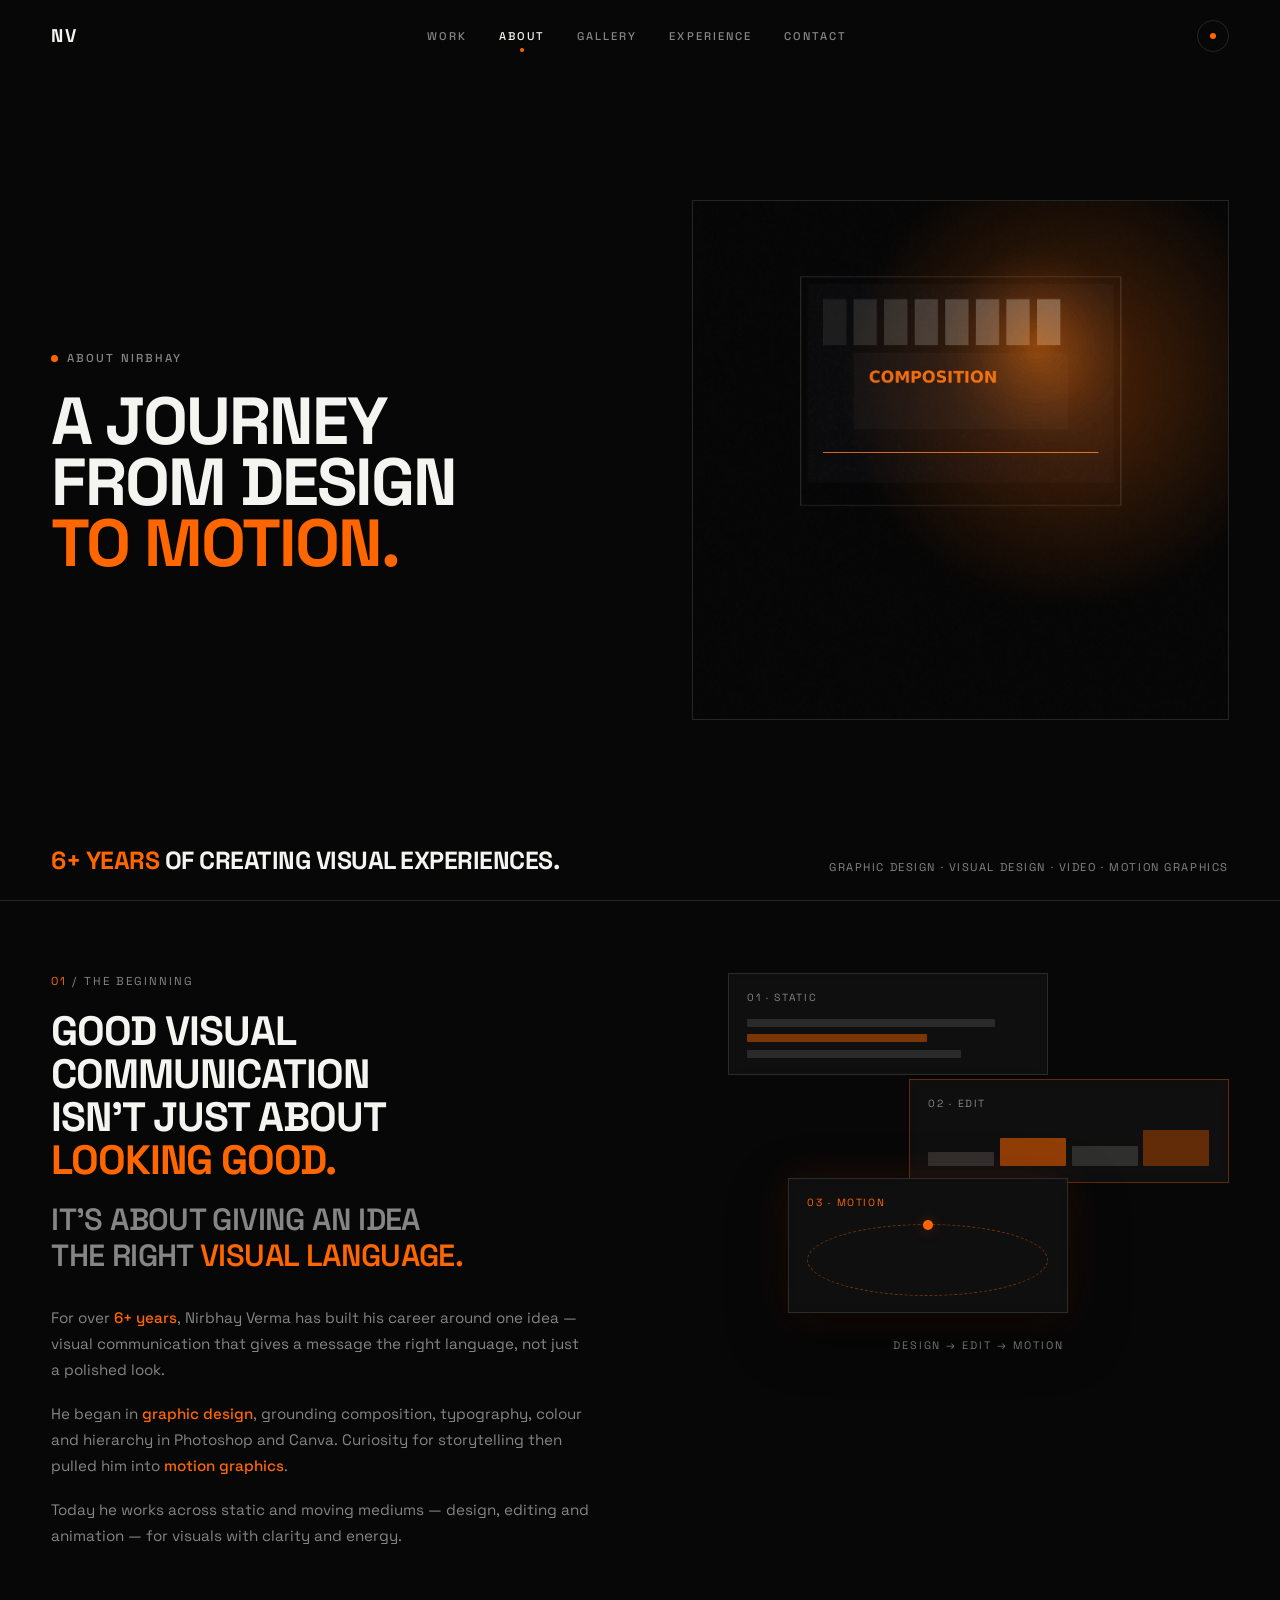
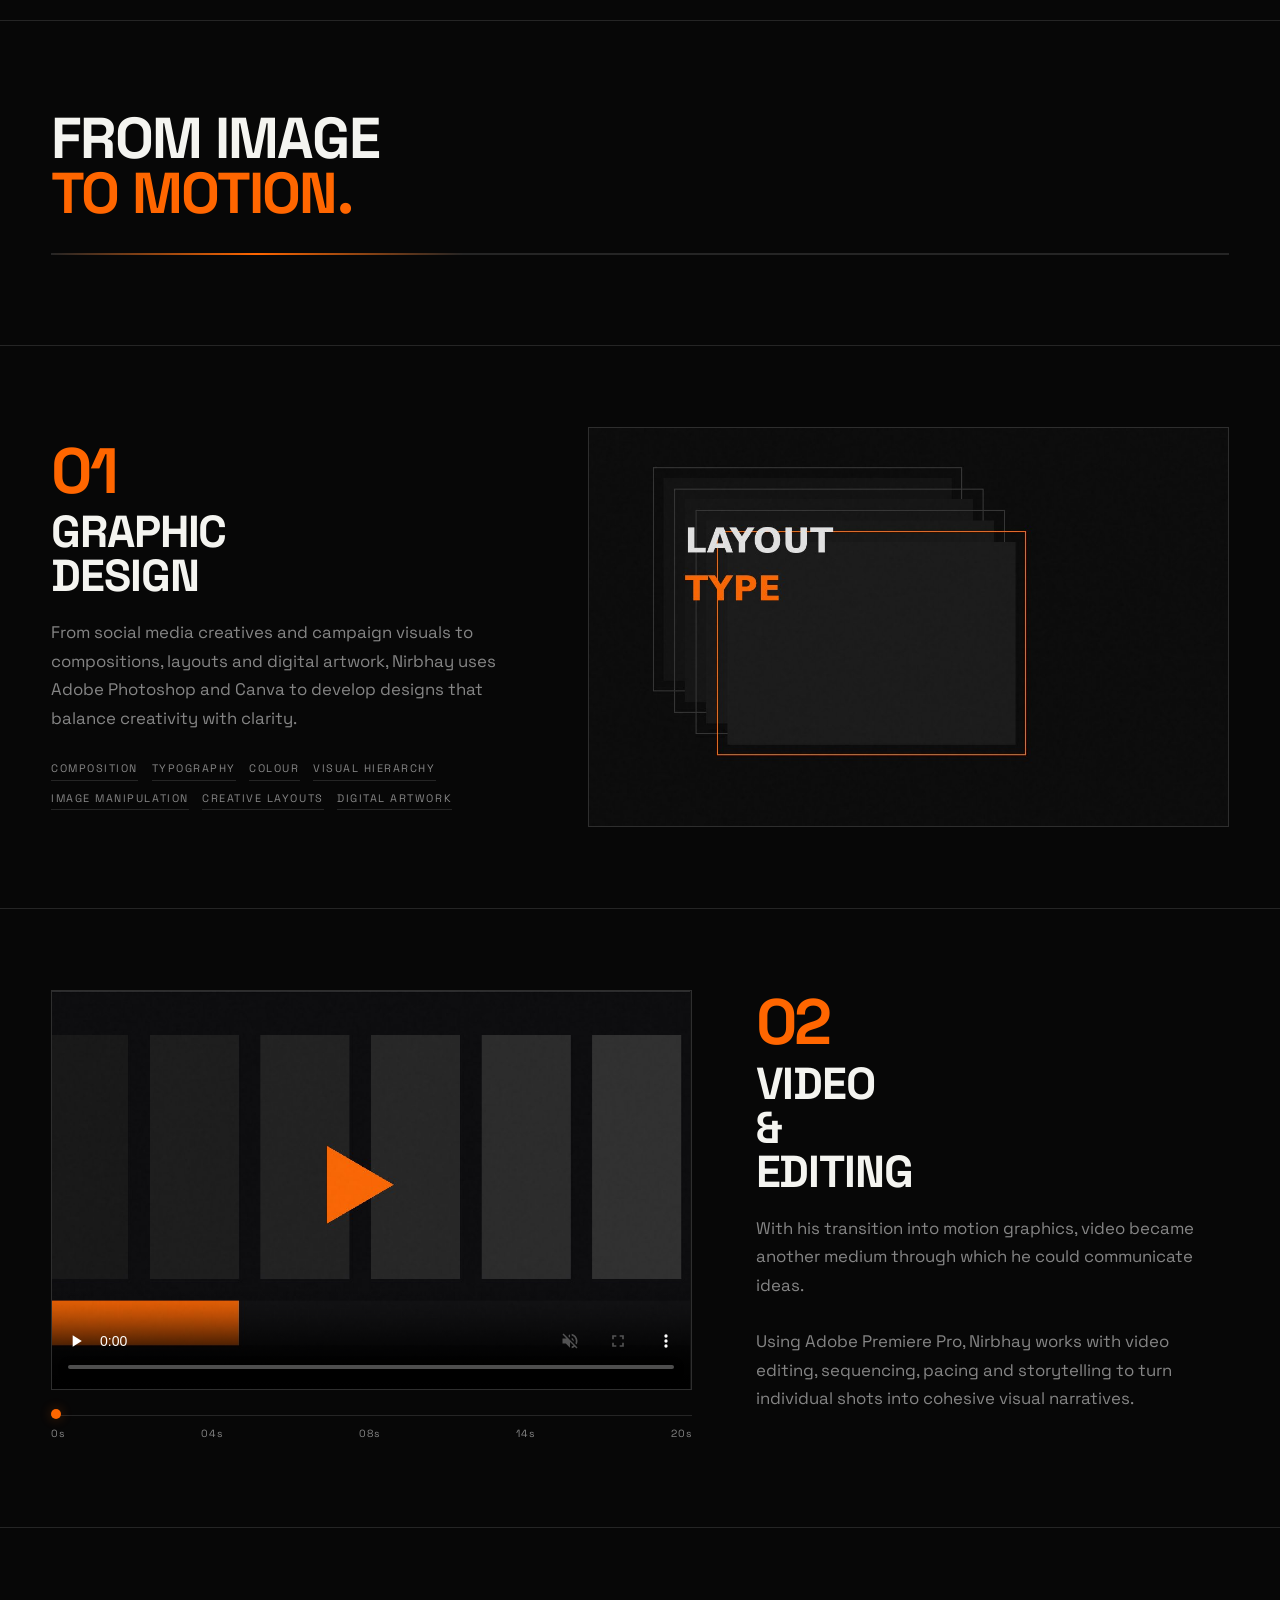
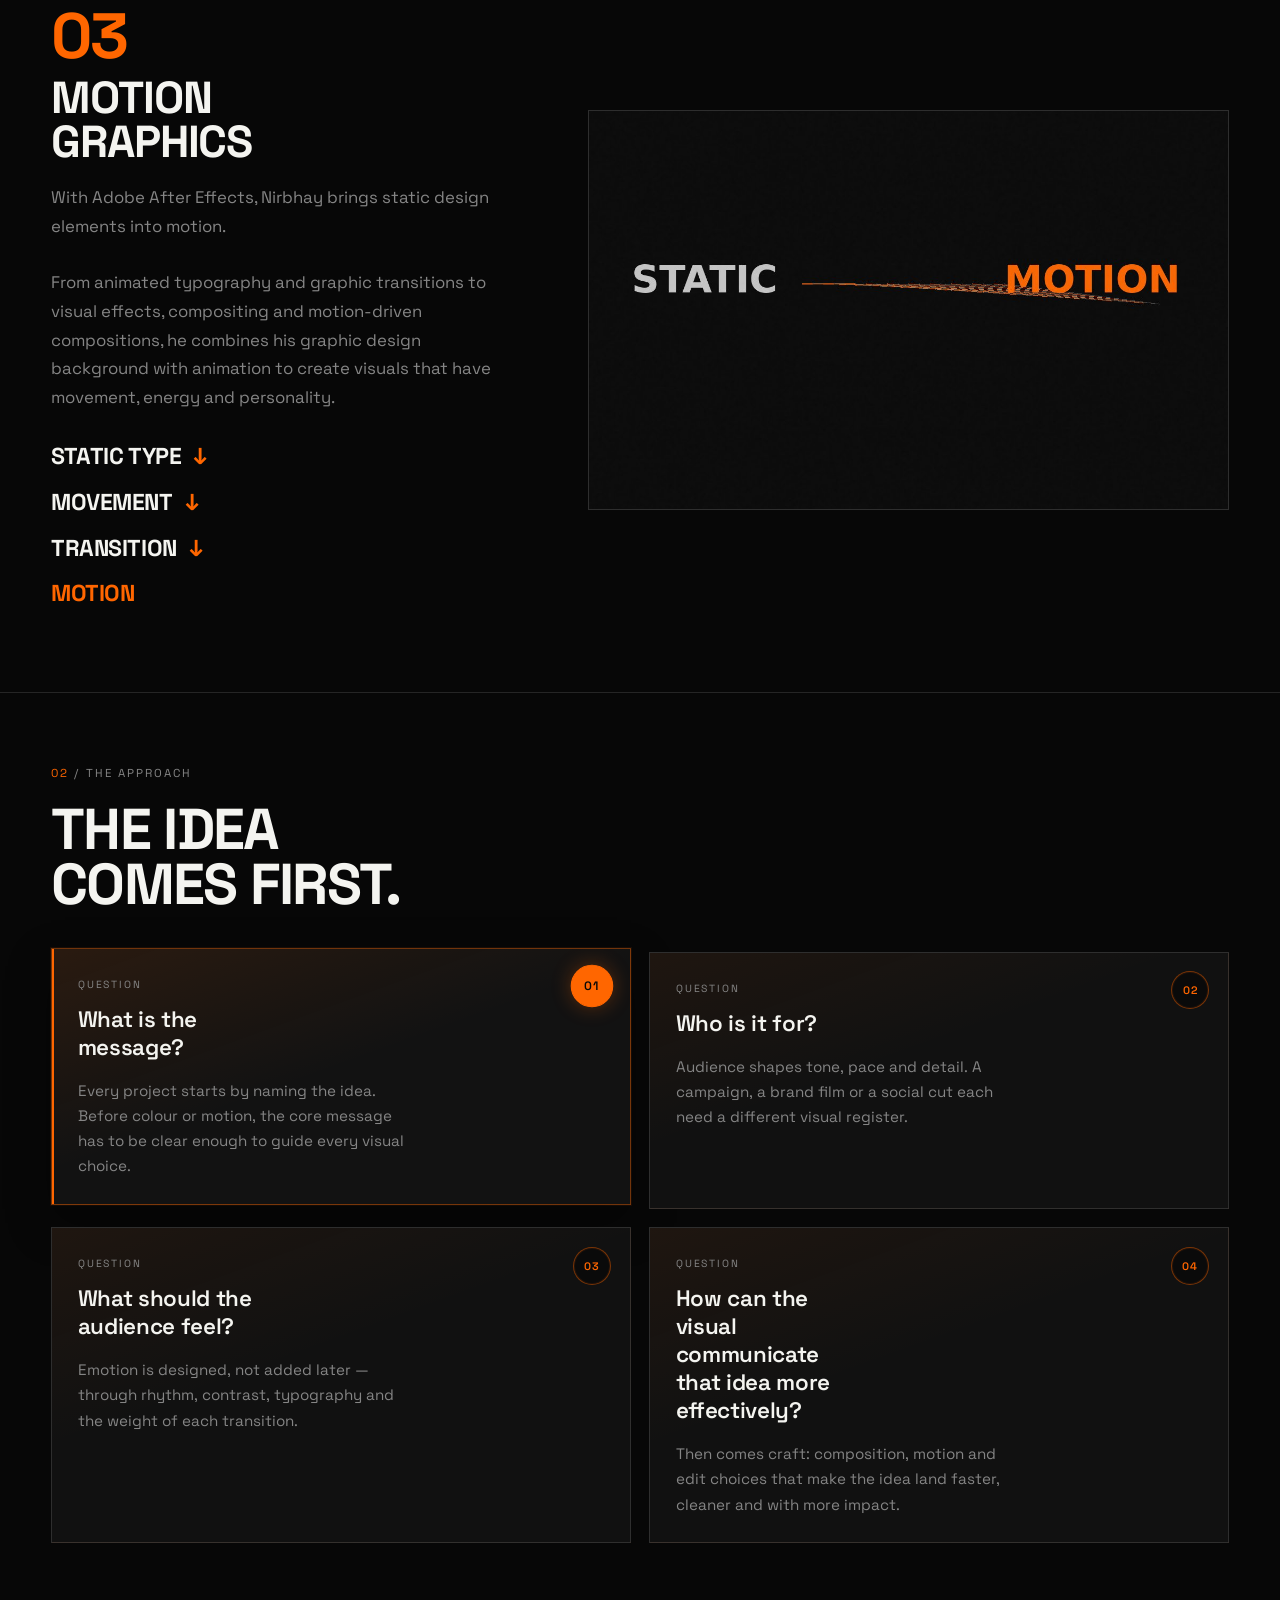
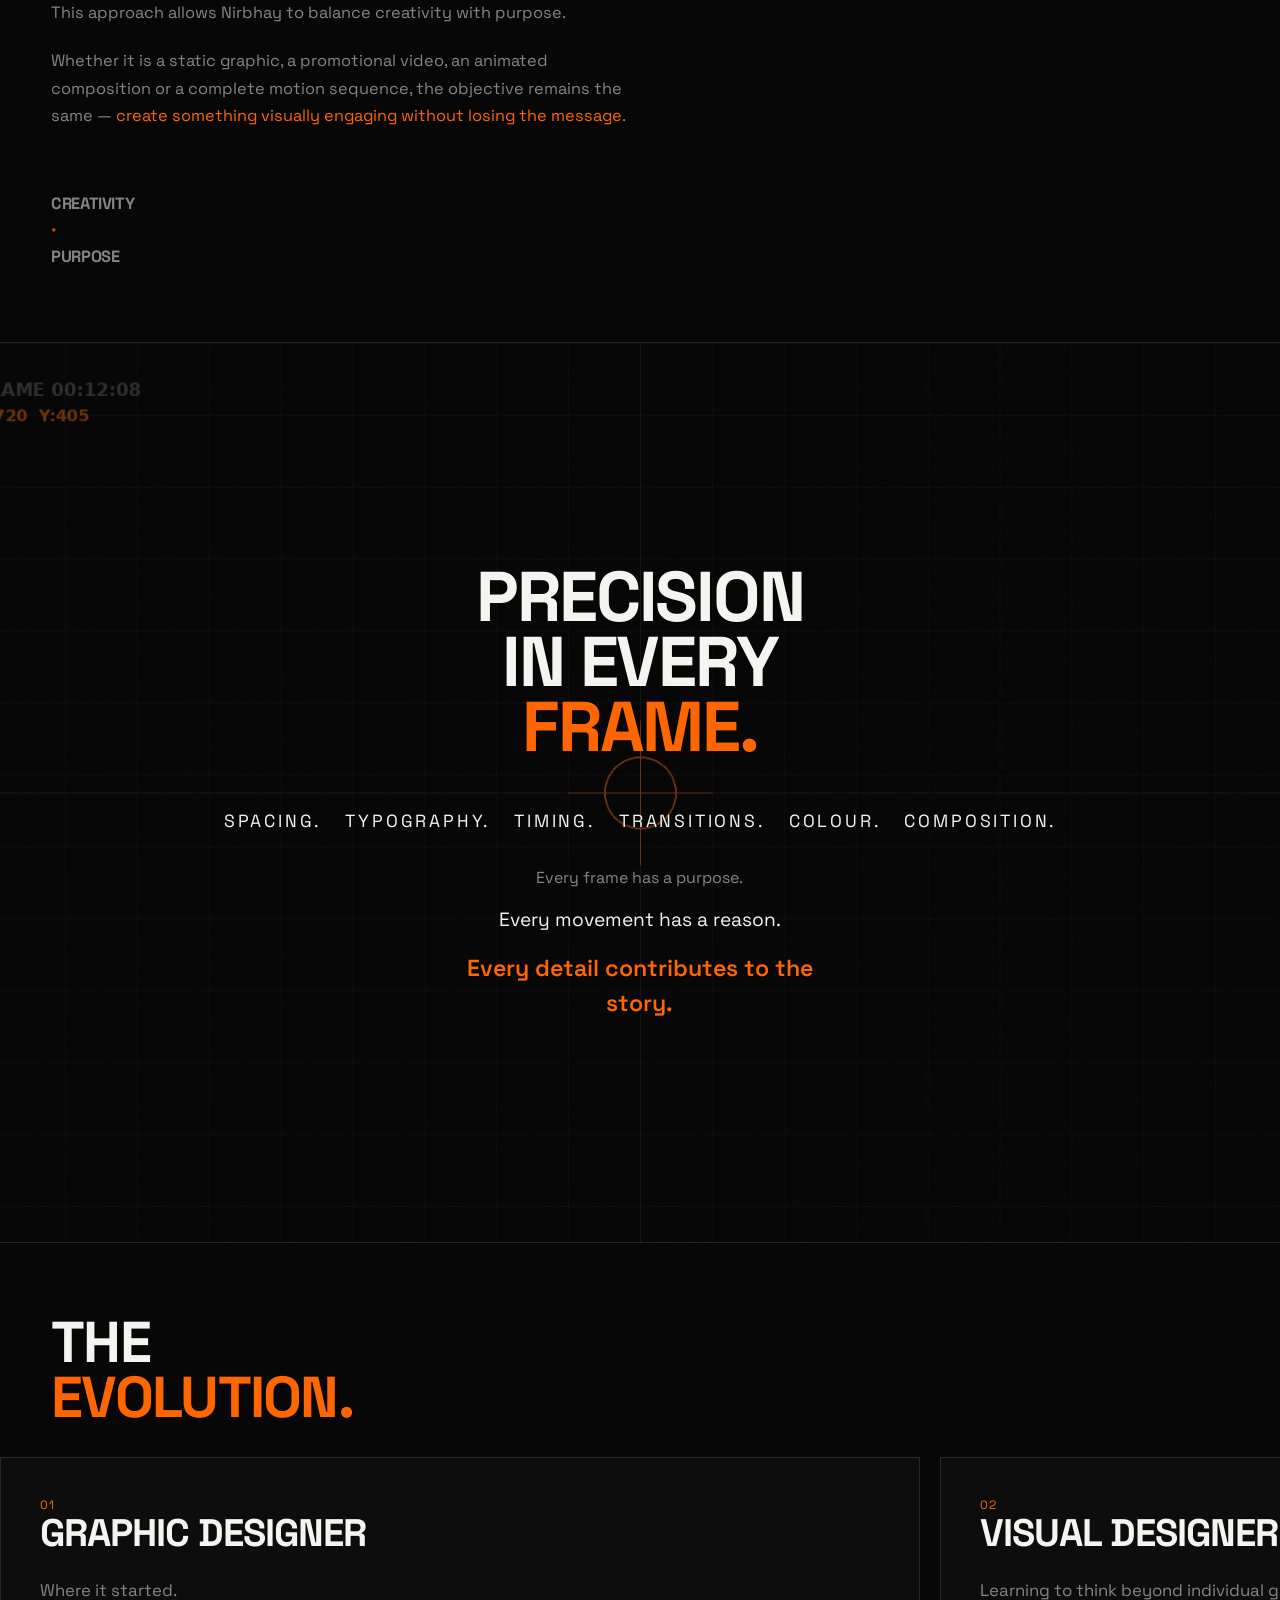
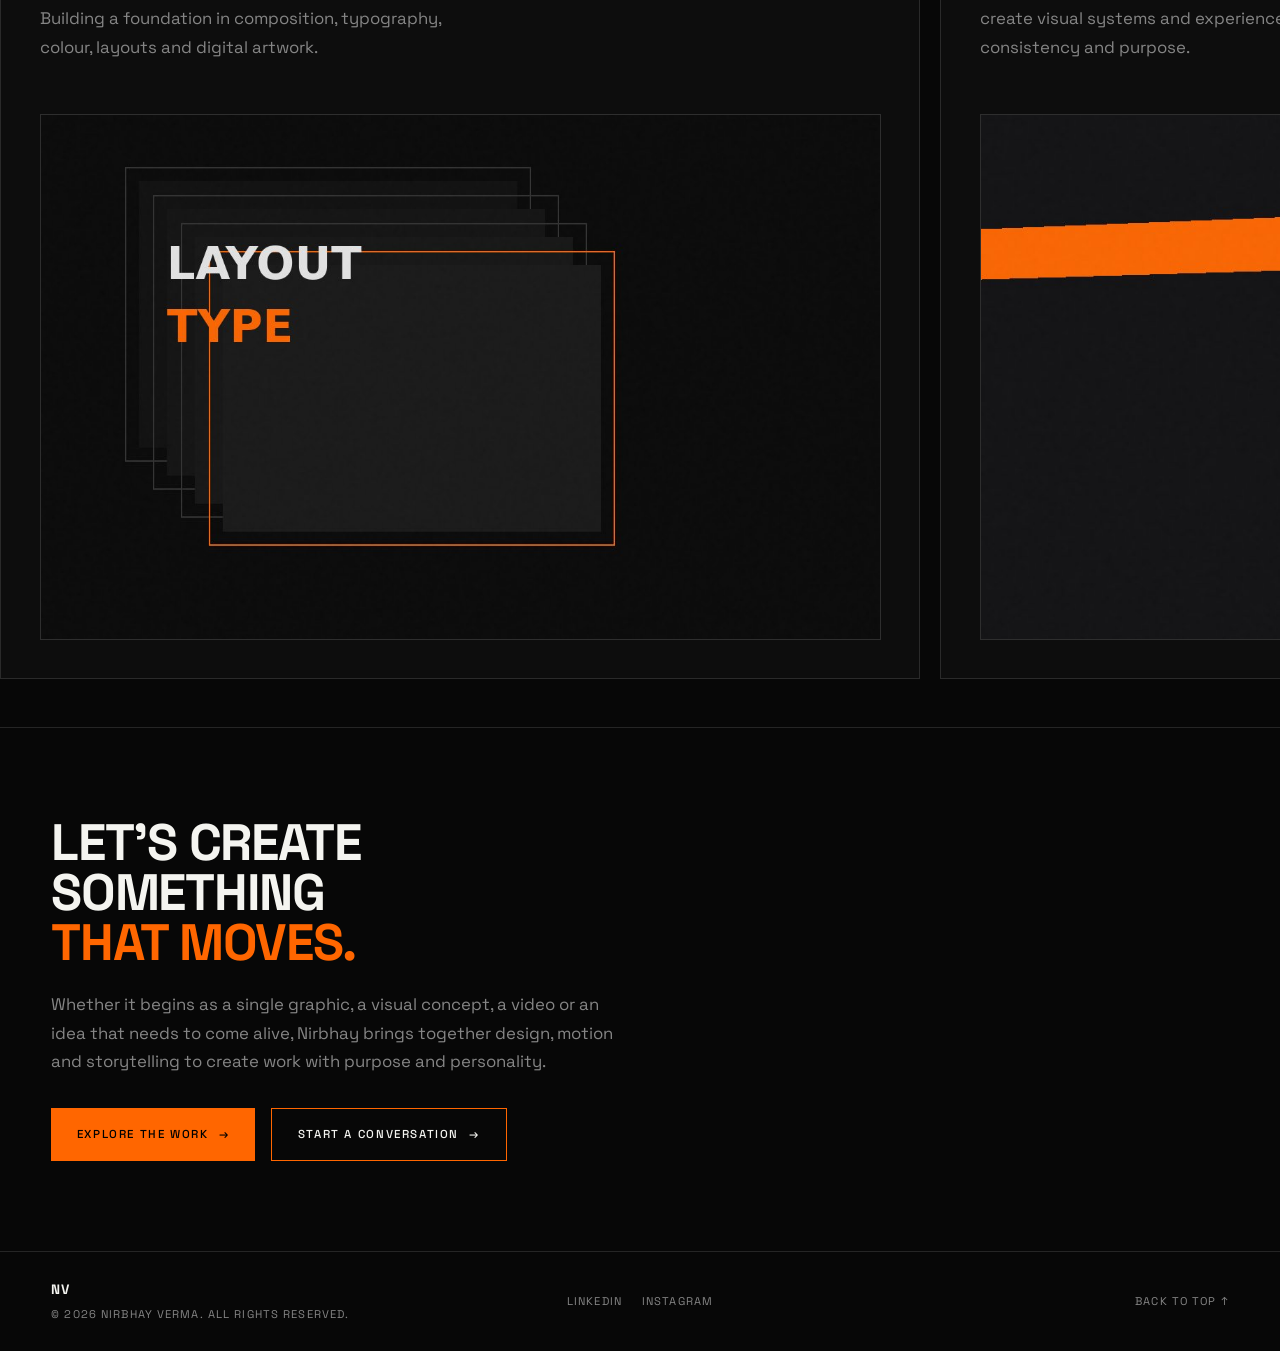
==== commit 98770ad0: "Merge pull request #6 from itsumeet27/cursor/approach-cards-bb66 Rework Approach section into number" ====
--- a/about.html
+++ b/about.html
@@ -339,57 +339,6 @@
       </div>
     </section>
 
-    <!-- TOOLKIT -->
-    <section class="toolkit" id="toolkit">
-      <div class="container reveal">
-        <h2 class="toolkit__title">The<br><span class="accent">Toolkit.</span></h2>
-        <div class="toolkit__list">
-          <article class="tool" data-cursor="explore" tabindex="0">
-            <h3 class="tool__name">Photoshop</h3>
-            <p class="tool__desc">Image manipulation, compositing, digital artwork and visual compositions.</p>
-            <div class="tool__preview"><img src="assets/images/about/tool-ps.jpg" alt="" loading="lazy" decoding="async"></div>
-          </article>
-          <article class="tool" data-cursor="explore" tabindex="0">
-            <h3 class="tool__name">Canva</h3>
-            <p class="tool__desc">Rapid creative development, layouts, social content and visual communication.</p>
-            <div class="tool__preview"><img src="assets/images/about/tool-canva.jpg" alt="" loading="lazy" decoding="async"></div>
-          </article>
-          <article class="tool" data-cursor="explore" tabindex="0">
-            <h3 class="tool__name">Premiere Pro</h3>
-            <p class="tool__desc">Video editing, sequencing, pacing, transitions and visual storytelling.</p>
-            <div class="tool__preview"><img src="assets/images/about/tool-pr.jpg" alt="" loading="lazy" decoding="async"></div>
-          </article>
-          <article class="tool" data-cursor="explore" tabindex="0">
-            <h3 class="tool__name">After Effects</h3>
-            <p class="tool__desc">Motion graphics, animation, typography, visual effects and compositing.</p>
-            <div class="tool__preview"><img src="assets/images/about/tool-ae.jpg" alt="" loading="lazy" decoding="async"></div>
-          </article>
-        </div>
-      </div>
-    </section>
-
-    <!-- THINKING -->
-    <section class="thinking">
-      <div class="container reveal">
-        <p class="chapter"><span>03</span> / The Thinking</p>
-        <h2 class="thinking__title">Tools Are<br>Only Part<br>Of The Process.</h2>
-        <p class="thinking__copy">
-          What makes a visual effective is the thinking behind it — the ability to understand an idea, find its visual language and execute it with precision.
-        </p>
-        <div class="thinking__lines">
-          <p>From pixels to frames.</p>
-          <p>From design to motion.</p>
-          <p>From ideas to visual experiences.</p>
-        </div>
-      </div>
-    </section>
-
-    <!-- EVOLVING -->
-    <section class="evolving" aria-label="The journey continues">
-      <div class="evolving__particles" aria-hidden="true"></div>
-      <h2 class="evolving__title reveal">The Journey<br>Is Still<br><span class="accent">Evolving.</span></h2>
-    </section>
-
     <!-- CTA -->
     <section class="about-cta">
       <div class="container reveal">
--- a/css/about.css
+++ b/css/about.css
@@ -453,15 +453,25 @@
     box-shadow .35s ease;
   z-index: 2;
 }
-.question__num:hover,
+.question__num:hover {
+  transform: scale(1.28);
+  background: var(--accent);
+  color: #070707;
+  border-color: var(--accent);
+  box-shadow: 0 0 26px var(--accent-glow);
+}
 .question:hover .question__num,
 .question:focus-visible .question__num,
 .question.is-active .question__num {
-  transform: scale(1.18);
+  transform: scale(1.12);
   background: var(--accent);
   color: #070707;
   border-color: var(--accent);
-  box-shadow: 0 0 22px var(--accent-glow);
+  box-shadow: 0 0 18px var(--accent-glow);
+}
+.question:hover .question__num:hover {
+  transform: scale(1.28);
+  box-shadow: 0 0 26px var(--accent-glow);
 }
 .question__index {
   font-size: .65rem;
--- a/css/about-responsive.css
+++ b/css/about-responsive.css
@@ -43,6 +43,12 @@
   .tool__desc {
     opacity: 1;
     transform: none;
+  }
+}
+
+@media (max-width: 900px) {
+  .questions {
+    grid-template-columns: 1fr;
   }
 }
 
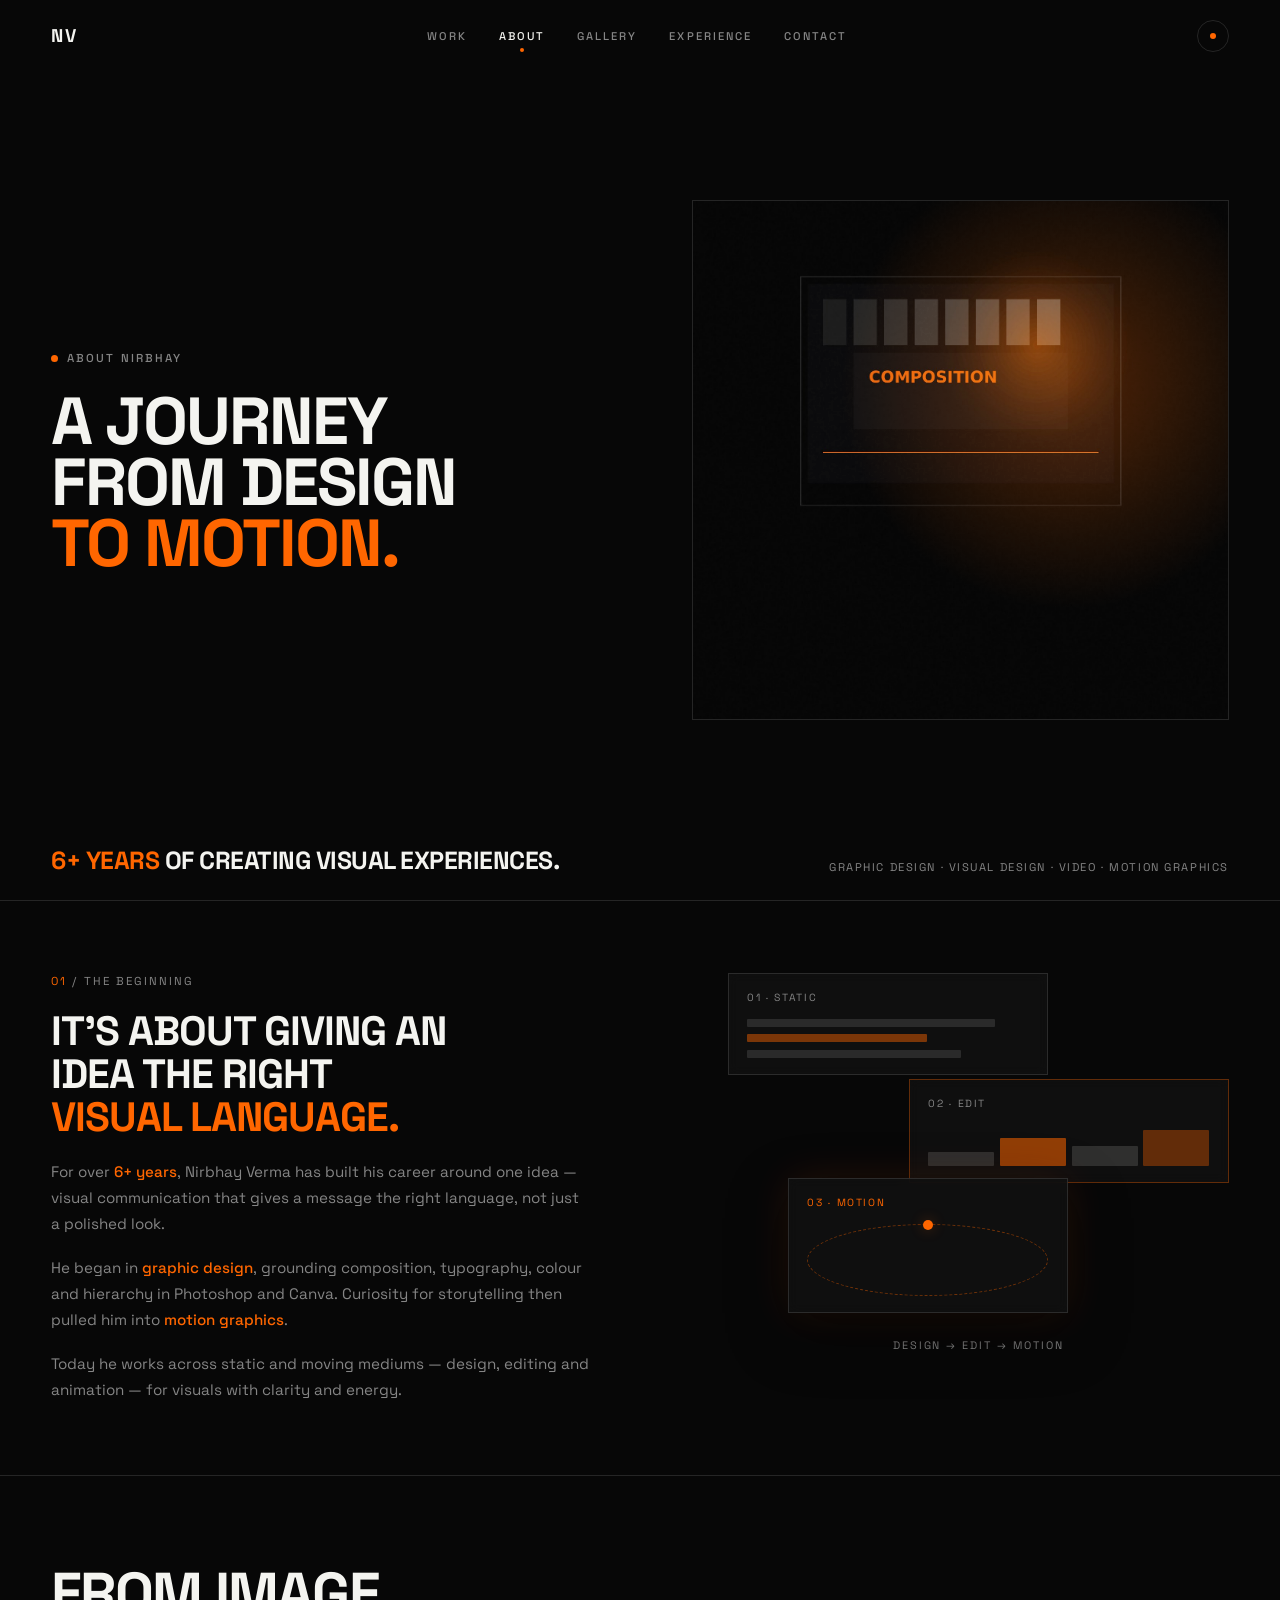
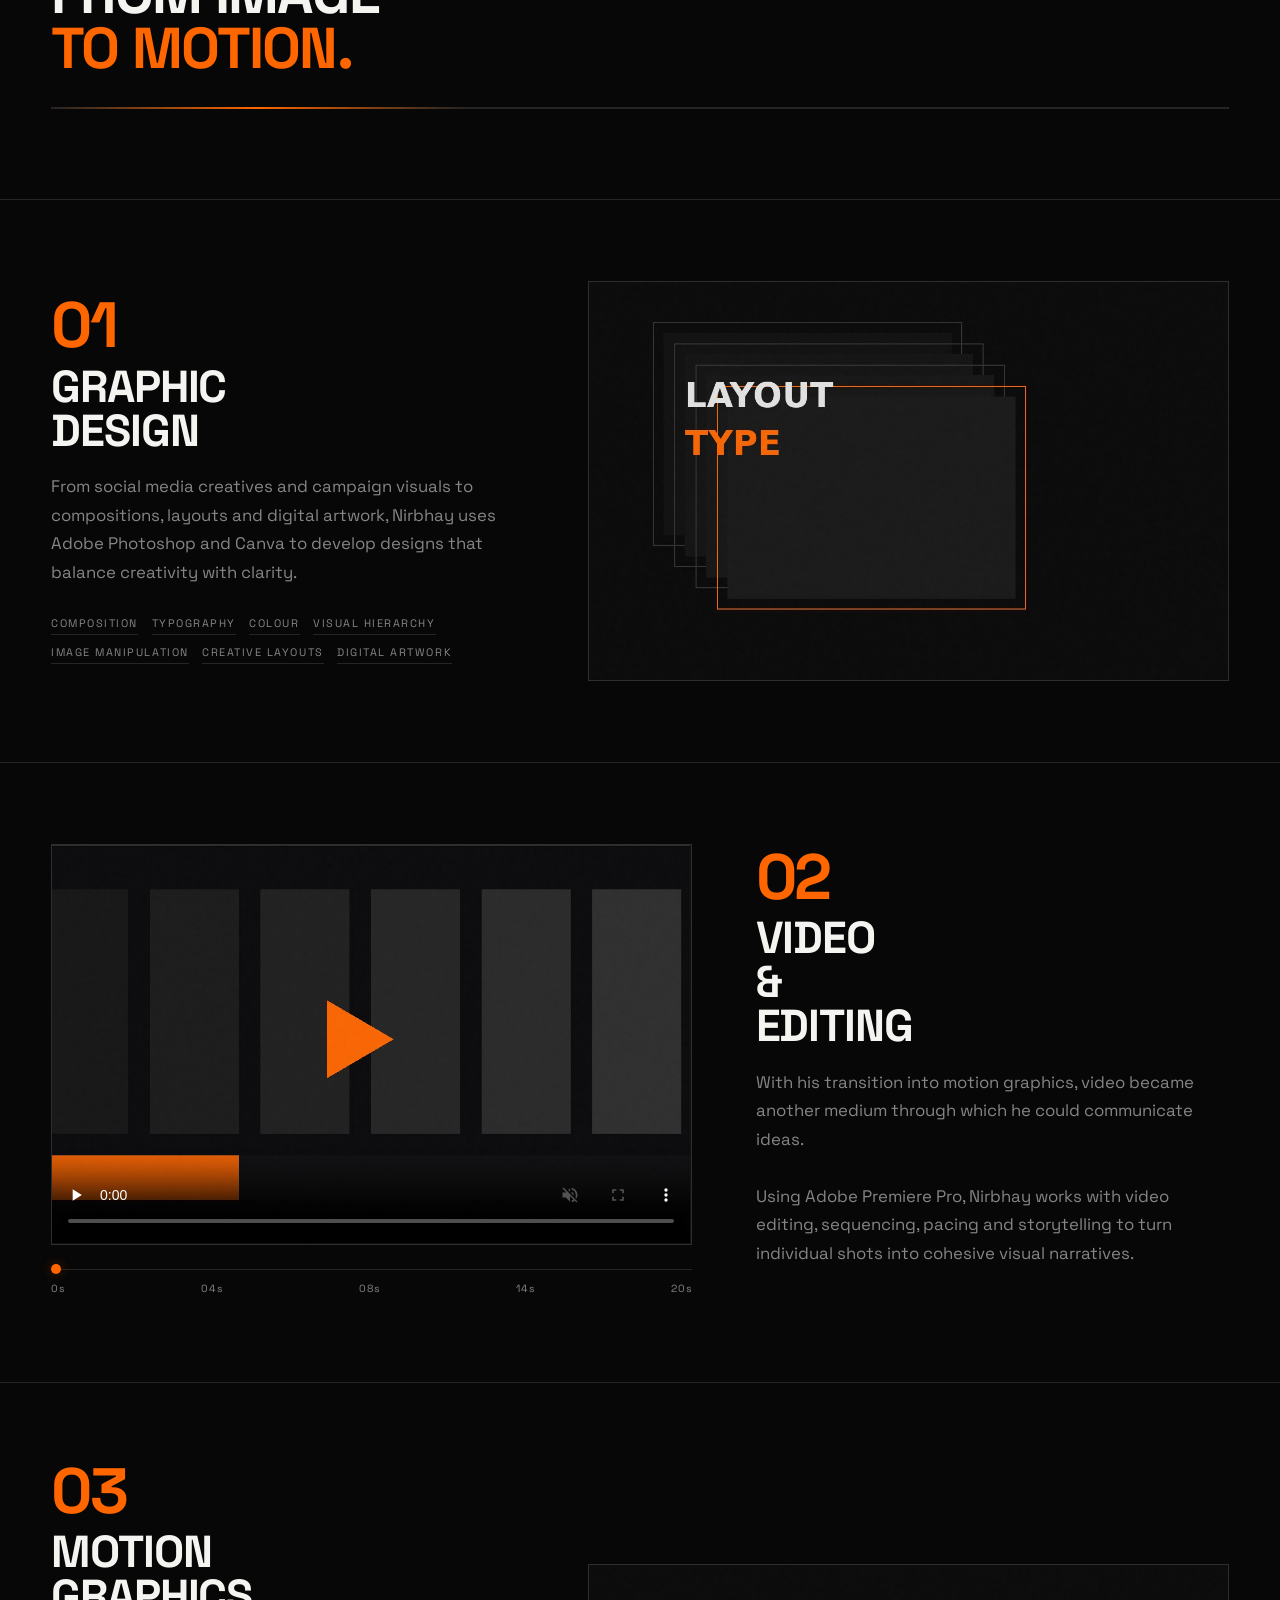
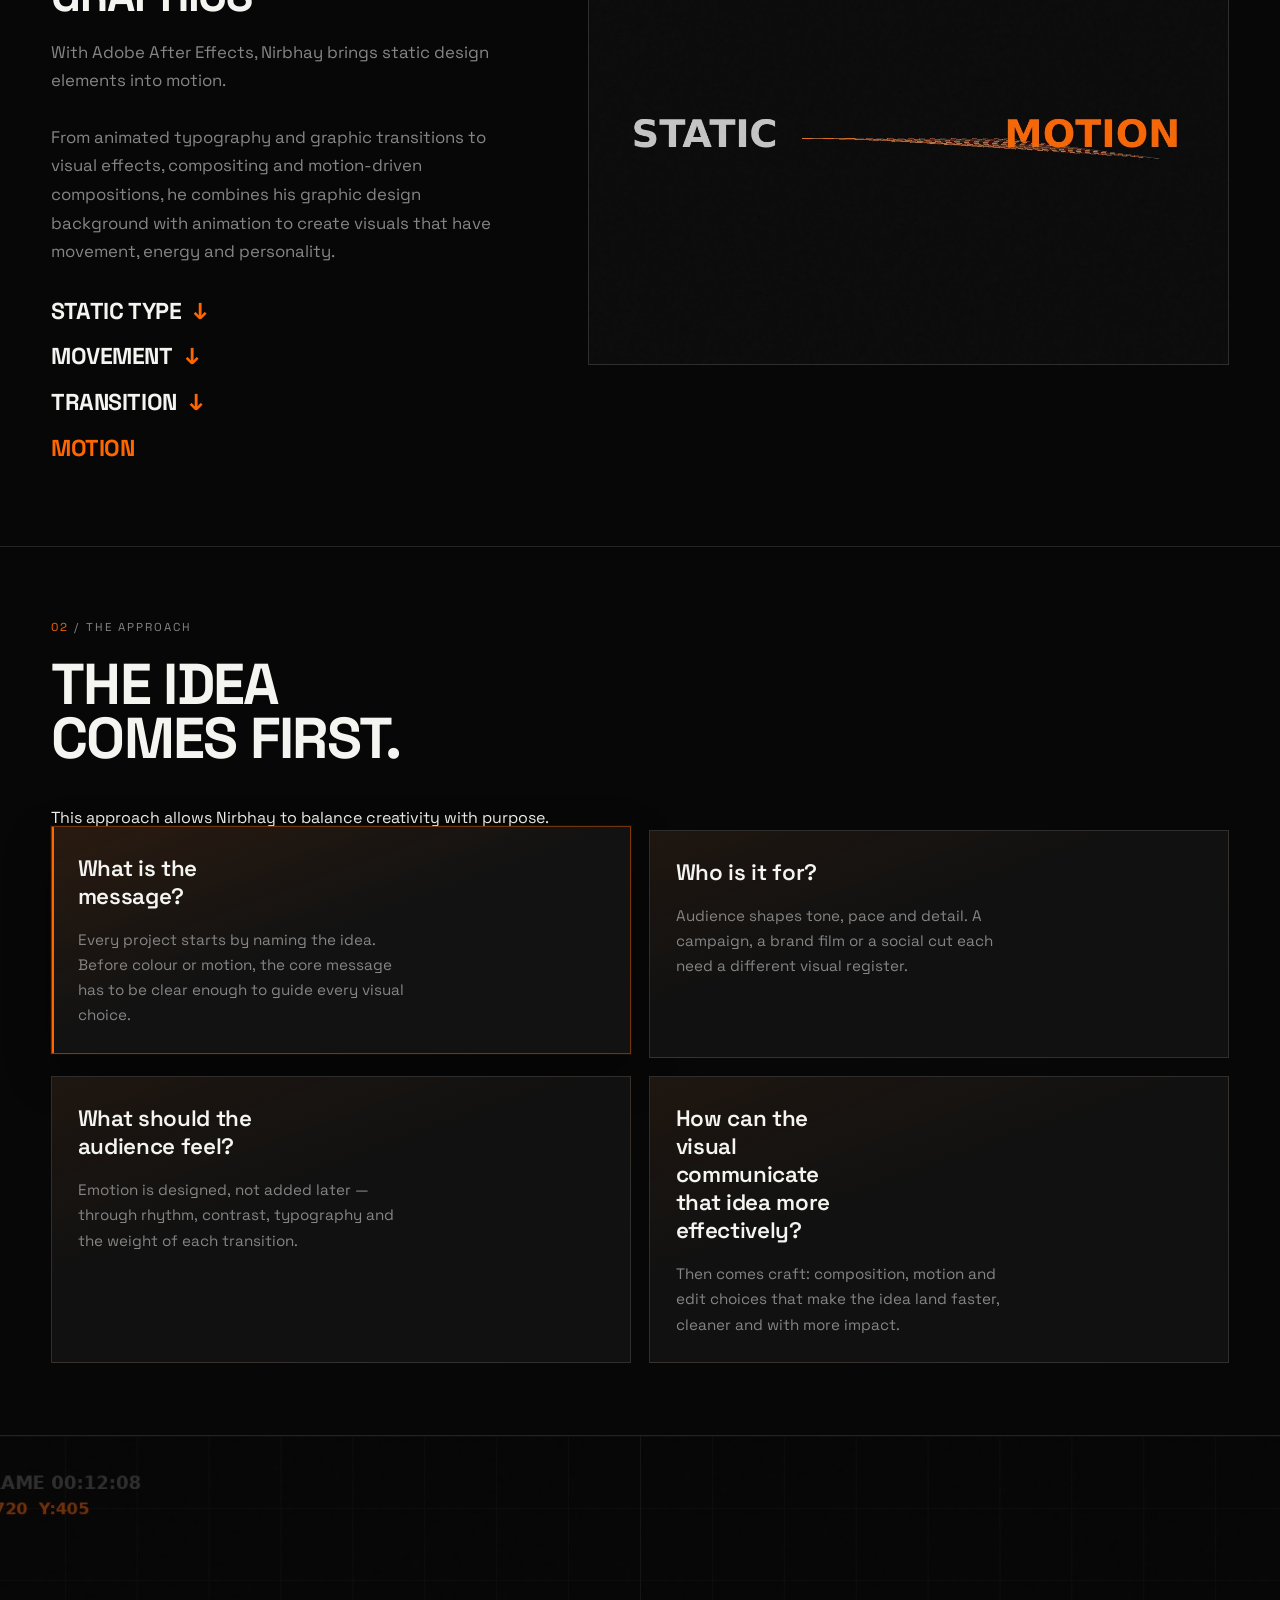
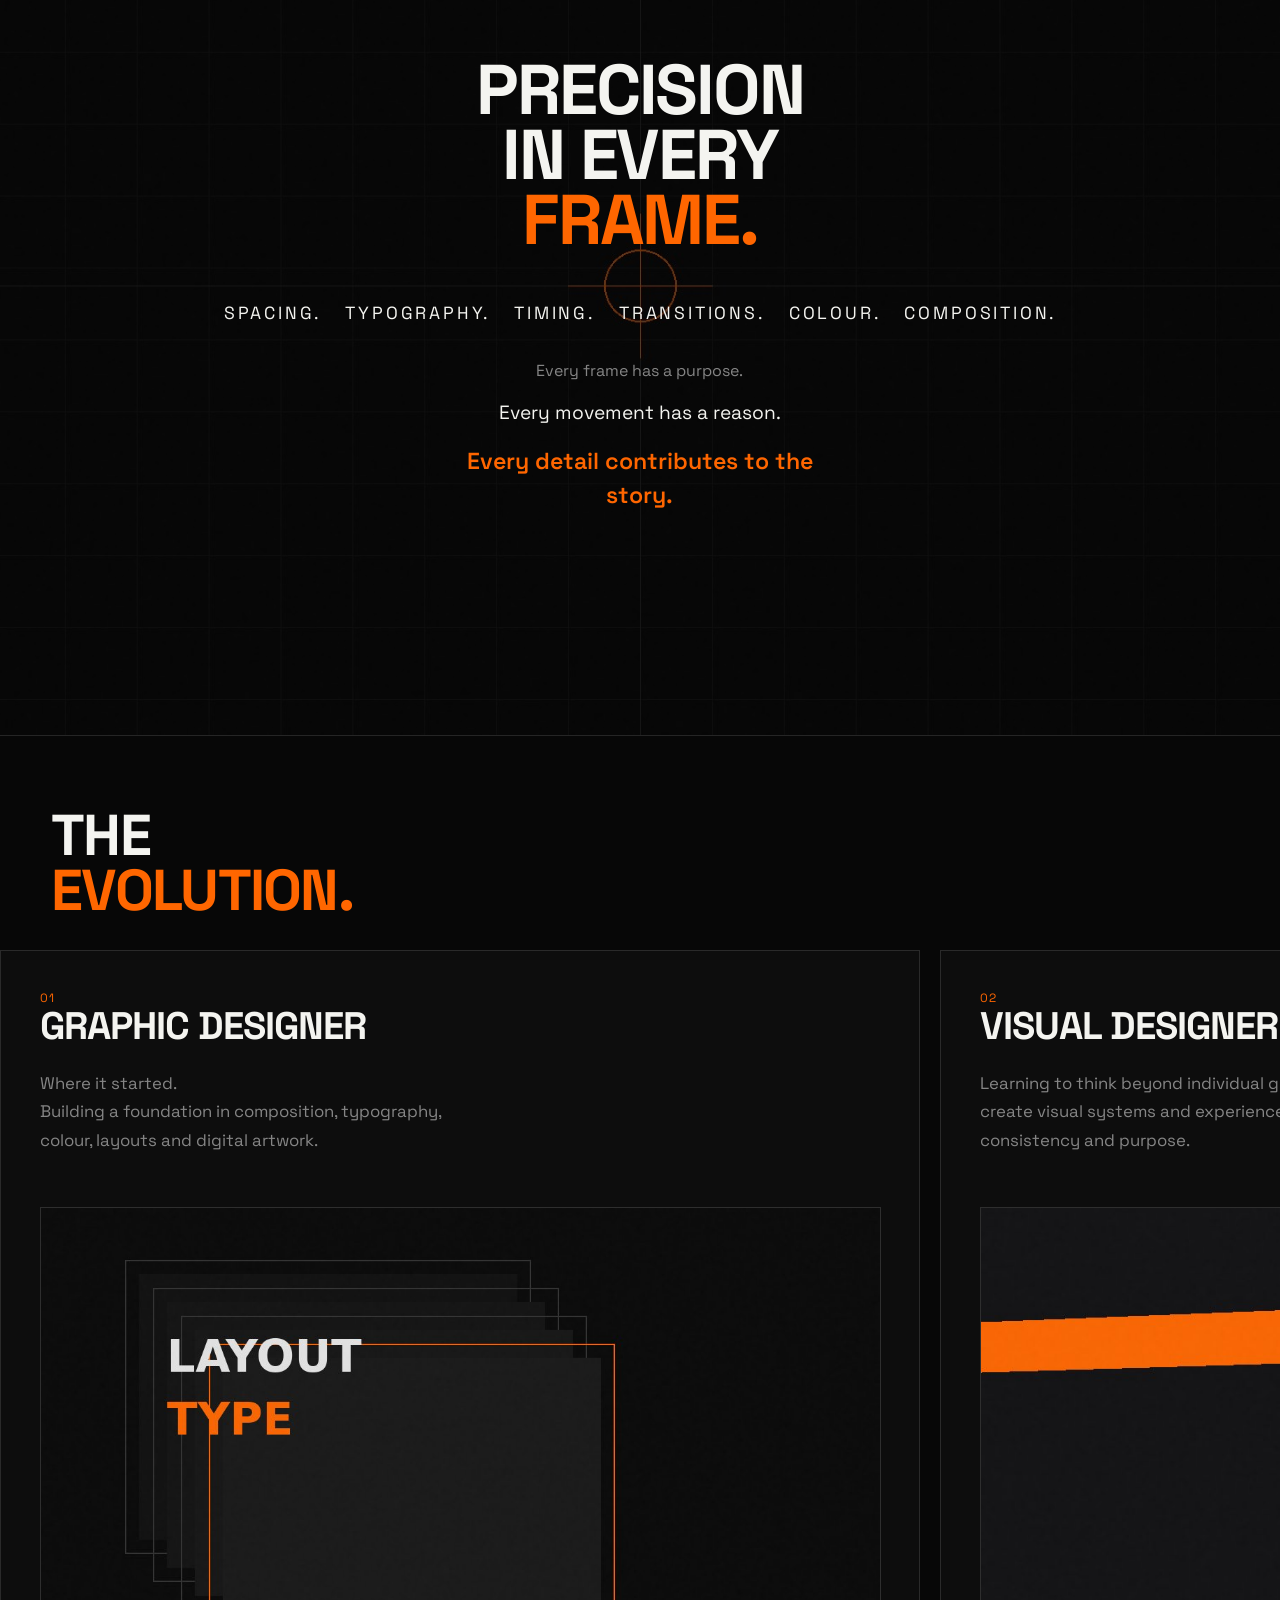
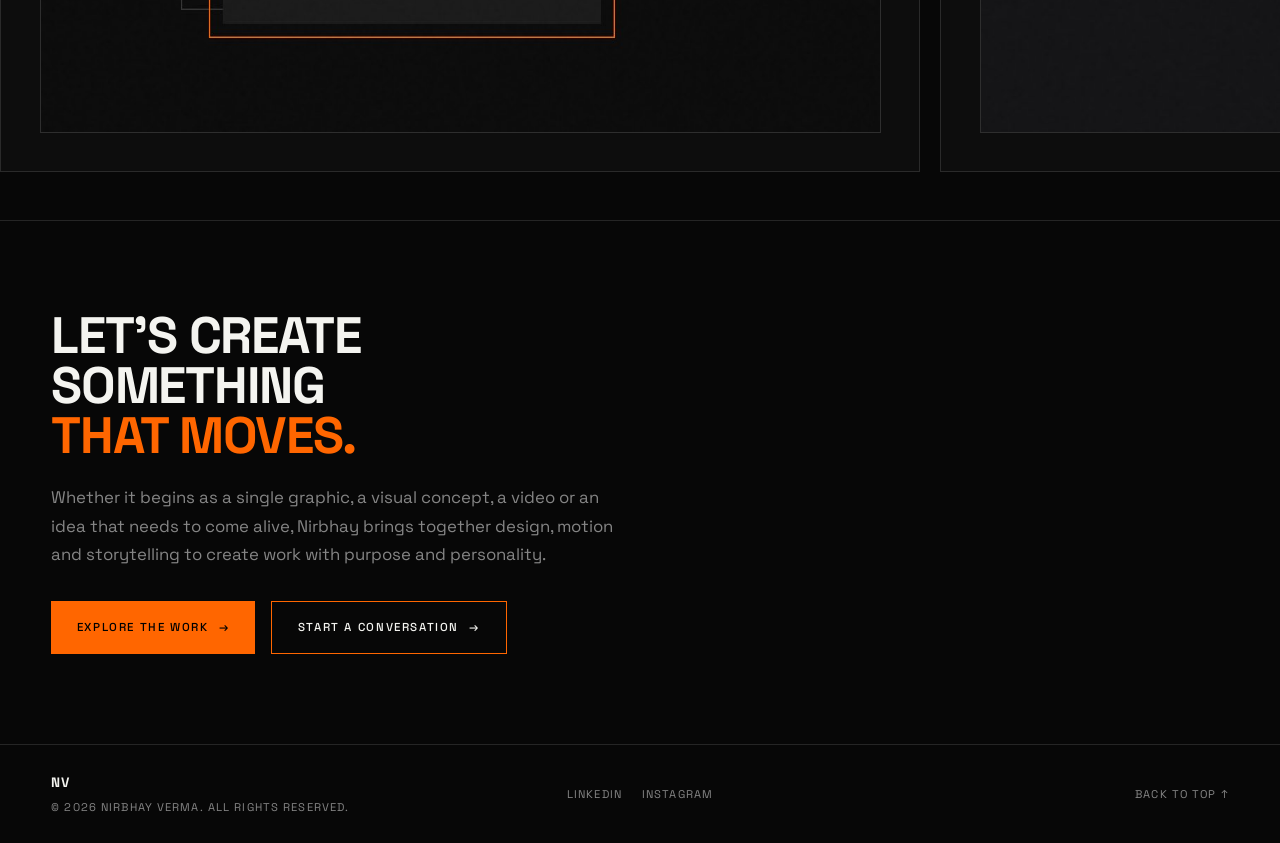
==== commit 6ea4cc76: "Minor text changes" ====
--- a/about.html
+++ b/about.html
@@ -76,13 +76,7 @@
         <div class="about-intro__copy">
           <p class="chapter"><span>01</span> / The Beginning</p>
           <p class="about-intro__statement">
-            Good visual communication<br>
-            isn't just about<br>
-            <span class="accent">looking good.</span>
-          </p>
-          <p class="about-intro__statement-b">
-            It's about giving an idea<br>
-            the right <span class="accent">visual language.</span>
+            It's about giving an idea the right <br><span class="accent">visual language.</span>
           </p>
           <div class="about-bio">
             <p>
@@ -219,45 +213,28 @@
         <div class="reveal">
           <p class="chapter"><span>02</span> / The Approach</p>
           <h2 class="approach__title">The Idea<br>Comes First.</h2>
+          
+          <p>
+            This approach allows Nirbhay to balance creativity with purpose.
+          </p>
         </div>
         <div class="questions" role="list">
           <article class="question is-active" role="listitem" tabindex="0">
-            <span class="question__num" aria-hidden="true">01</span>
-            <p class="question__index">Question</p>
-            <h3 class="question__title">What is the message?</h3>
+            <h3 class="question__title"><span class="question__mark" aria-hidden="true"></span> What is the message?</h3>
             <p class="question__body">Every project starts by naming the idea. Before colour or motion, the core message has to be clear enough to guide every visual choice.</p>
           </article>
           <article class="question" role="listitem" tabindex="0">
-            <span class="question__num" aria-hidden="true">02</span>
-            <p class="question__index">Question</p>
-            <h3 class="question__title">Who is it for?</h3>
+            <h3 class="question__title"><span class="question__mark" aria-hidden="true"></span> Who is it for?</h3>
             <p class="question__body">Audience shapes tone, pace and detail. A campaign, a brand film or a social cut each need a different visual register.</p>
           </article>
           <article class="question" role="listitem" tabindex="0">
-            <span class="question__num" aria-hidden="true">03</span>
-            <p class="question__index">Question</p>
-            <h3 class="question__title">What should the audience feel?</h3>
+            <h3 class="question__title"><span class="question__mark" aria-hidden="true"></span> What should the audience feel?</h3>
             <p class="question__body">Emotion is designed, not added later — through rhythm, contrast, typography and the weight of each transition.</p>
           </article>
           <article class="question" role="listitem" tabindex="0">
-            <span class="question__num" aria-hidden="true">04</span>
-            <p class="question__index">Question</p>
-            <h3 class="question__title">How can the visual communicate that idea more effectively?</h3>
+            <h3 class="question__title"><span class="question__mark" aria-hidden="true"></span> How can the visual communicate that idea more effectively?</h3>
             <p class="question__body">Then comes craft: composition, motion and edit choices that make the idea land faster, cleaner and with more impact.</p>
           </article>
-        </div>
-        <div class="philosophy reveal">
-          <p>
-            This approach allows Nirbhay to balance creativity with purpose.
-          </p>
-          <p>
-            Whether it is a static graphic, a promotional video, an animated composition or a complete motion sequence, the objective remains the same — <span class="accent">create something visually engaging without losing the message.</span>
-          </p>
-          <p class="creativity-purpose reveal">
-            Creativity
-            <span class="plus">+</span>
-            Purpose
-          </p>
         </div>
       </div>
     </section>
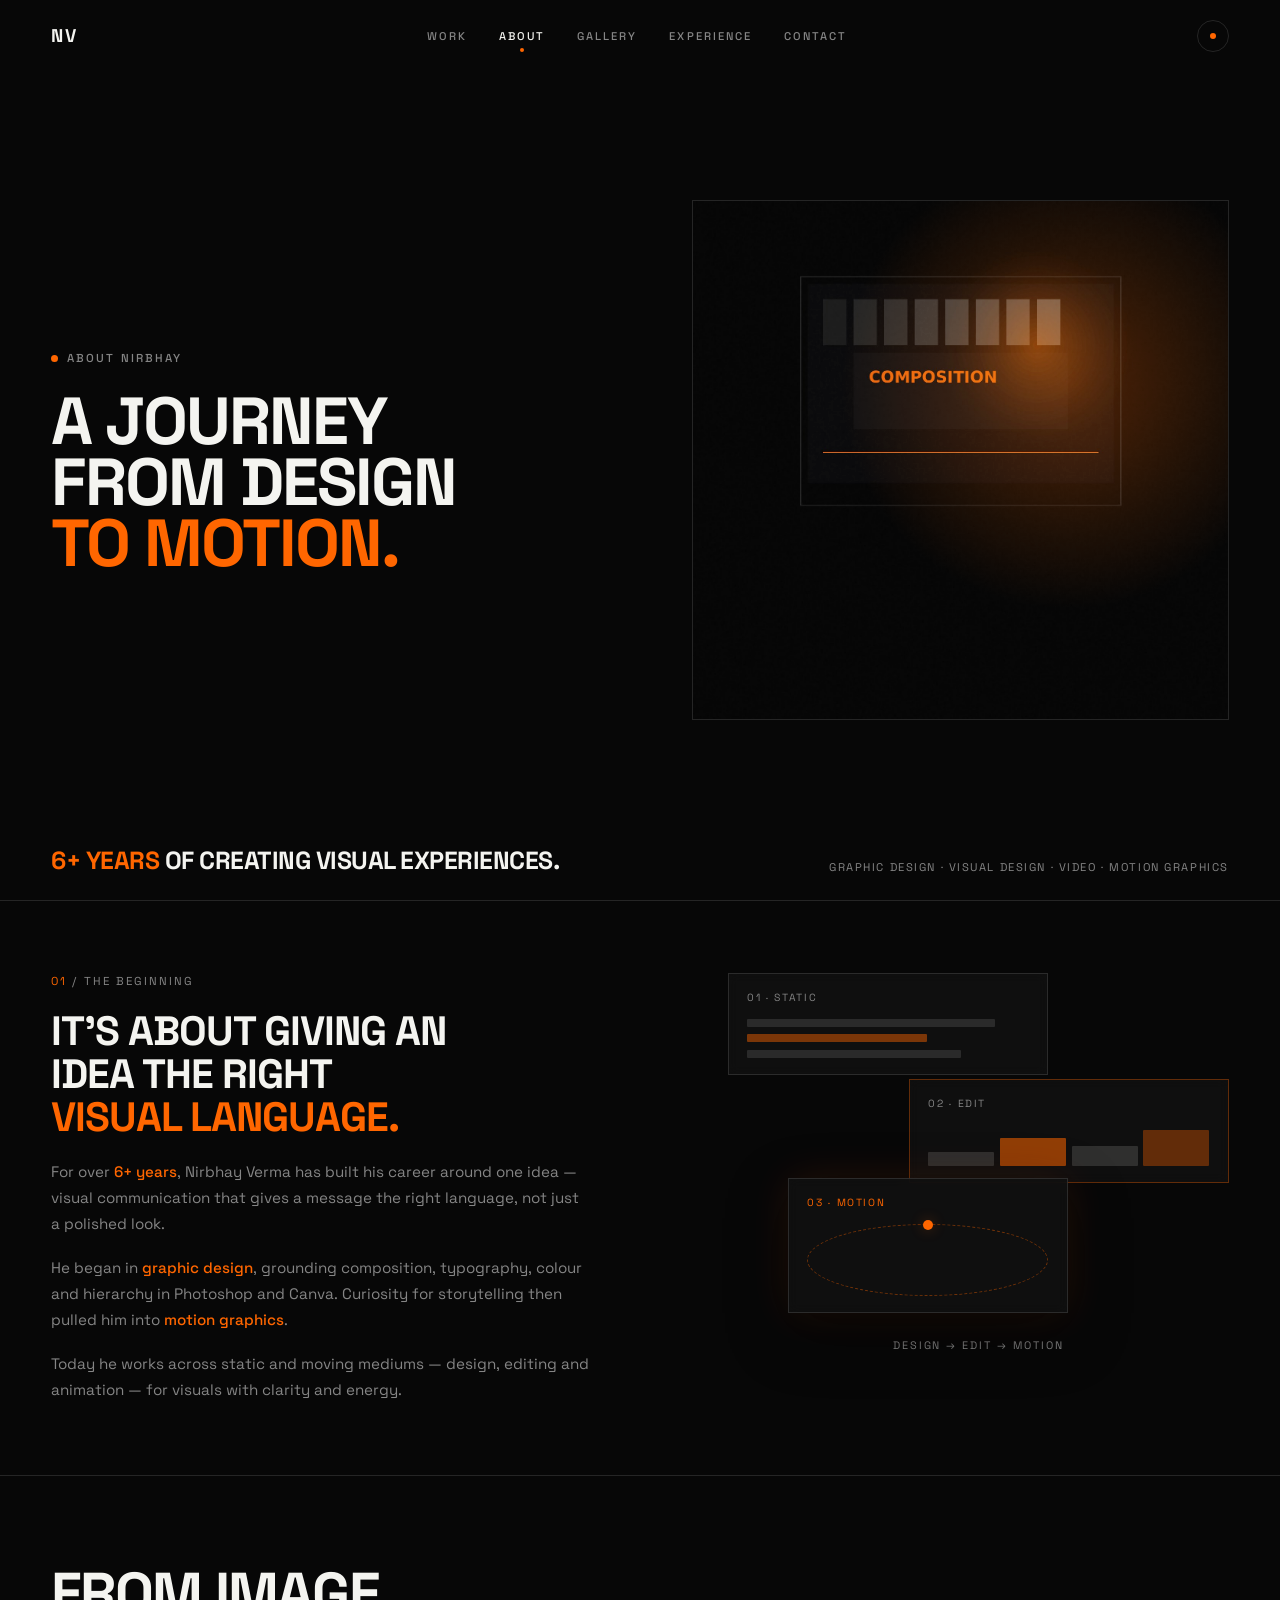
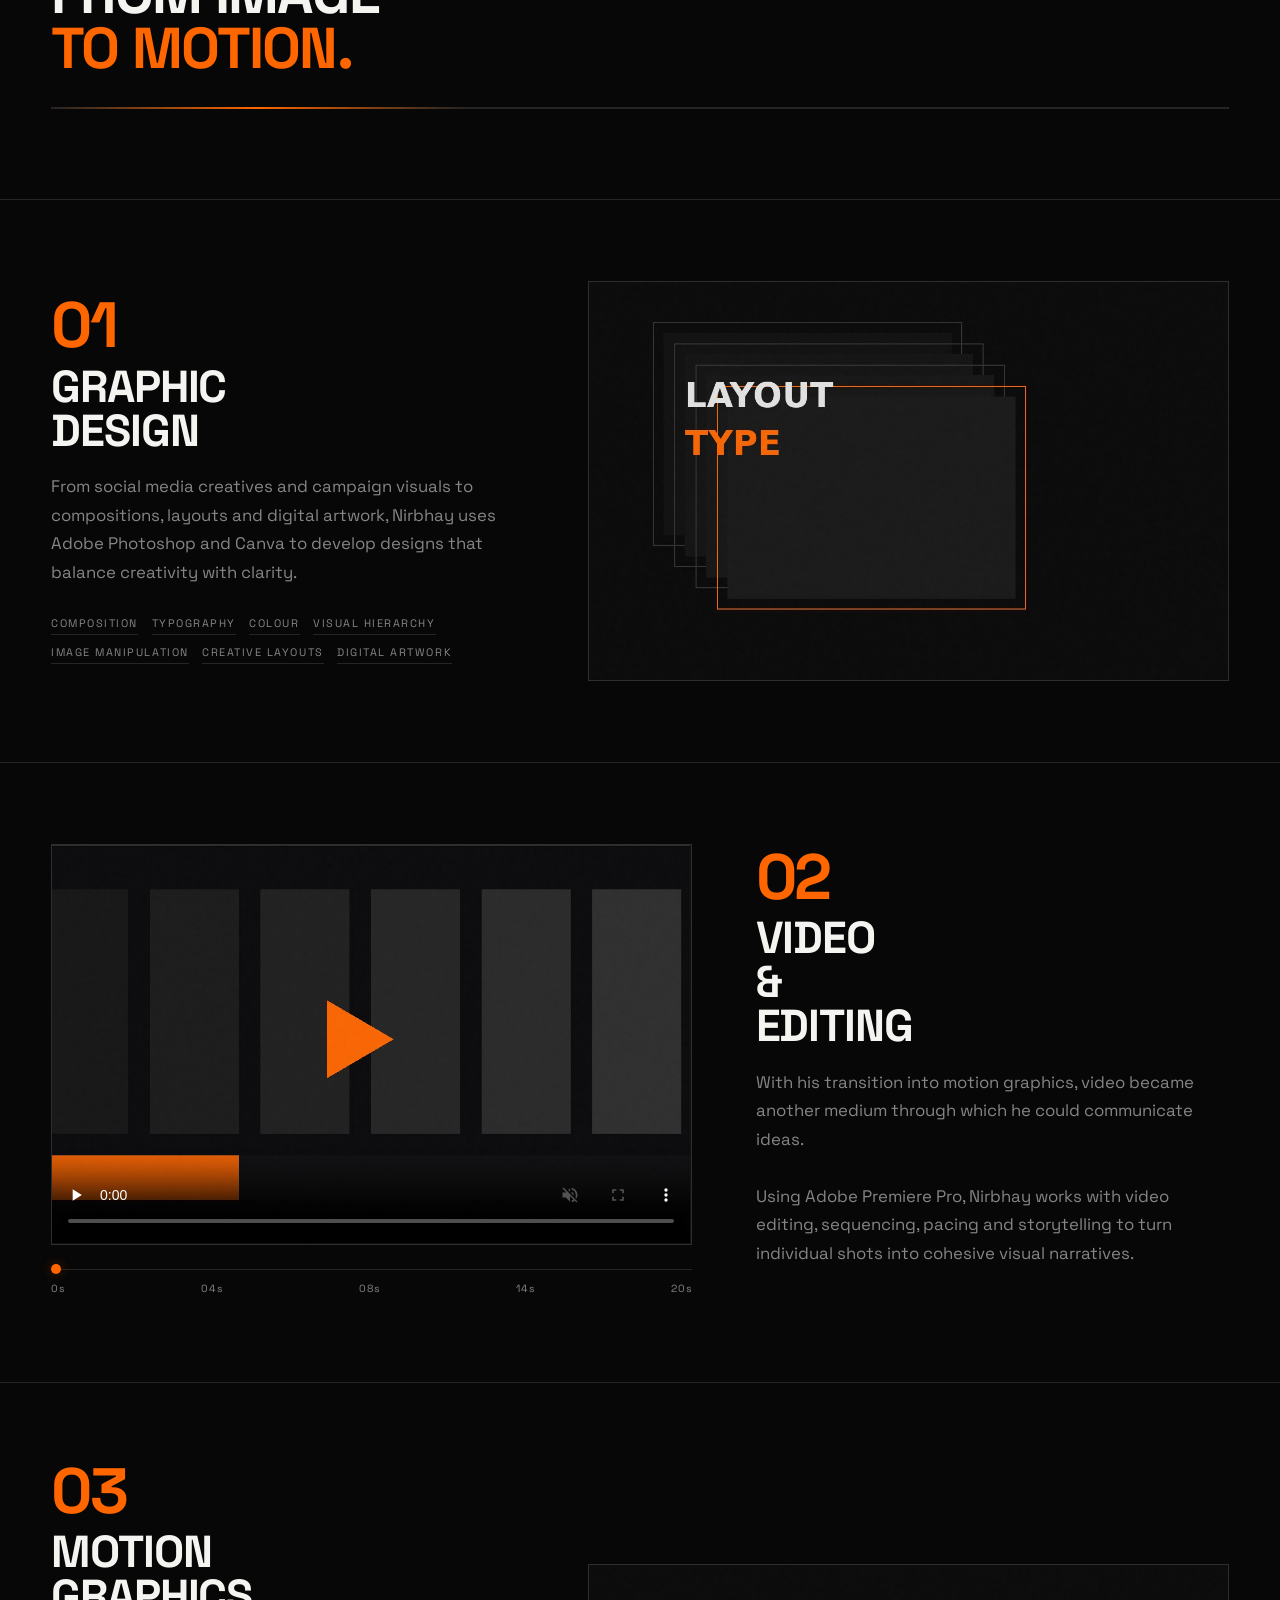
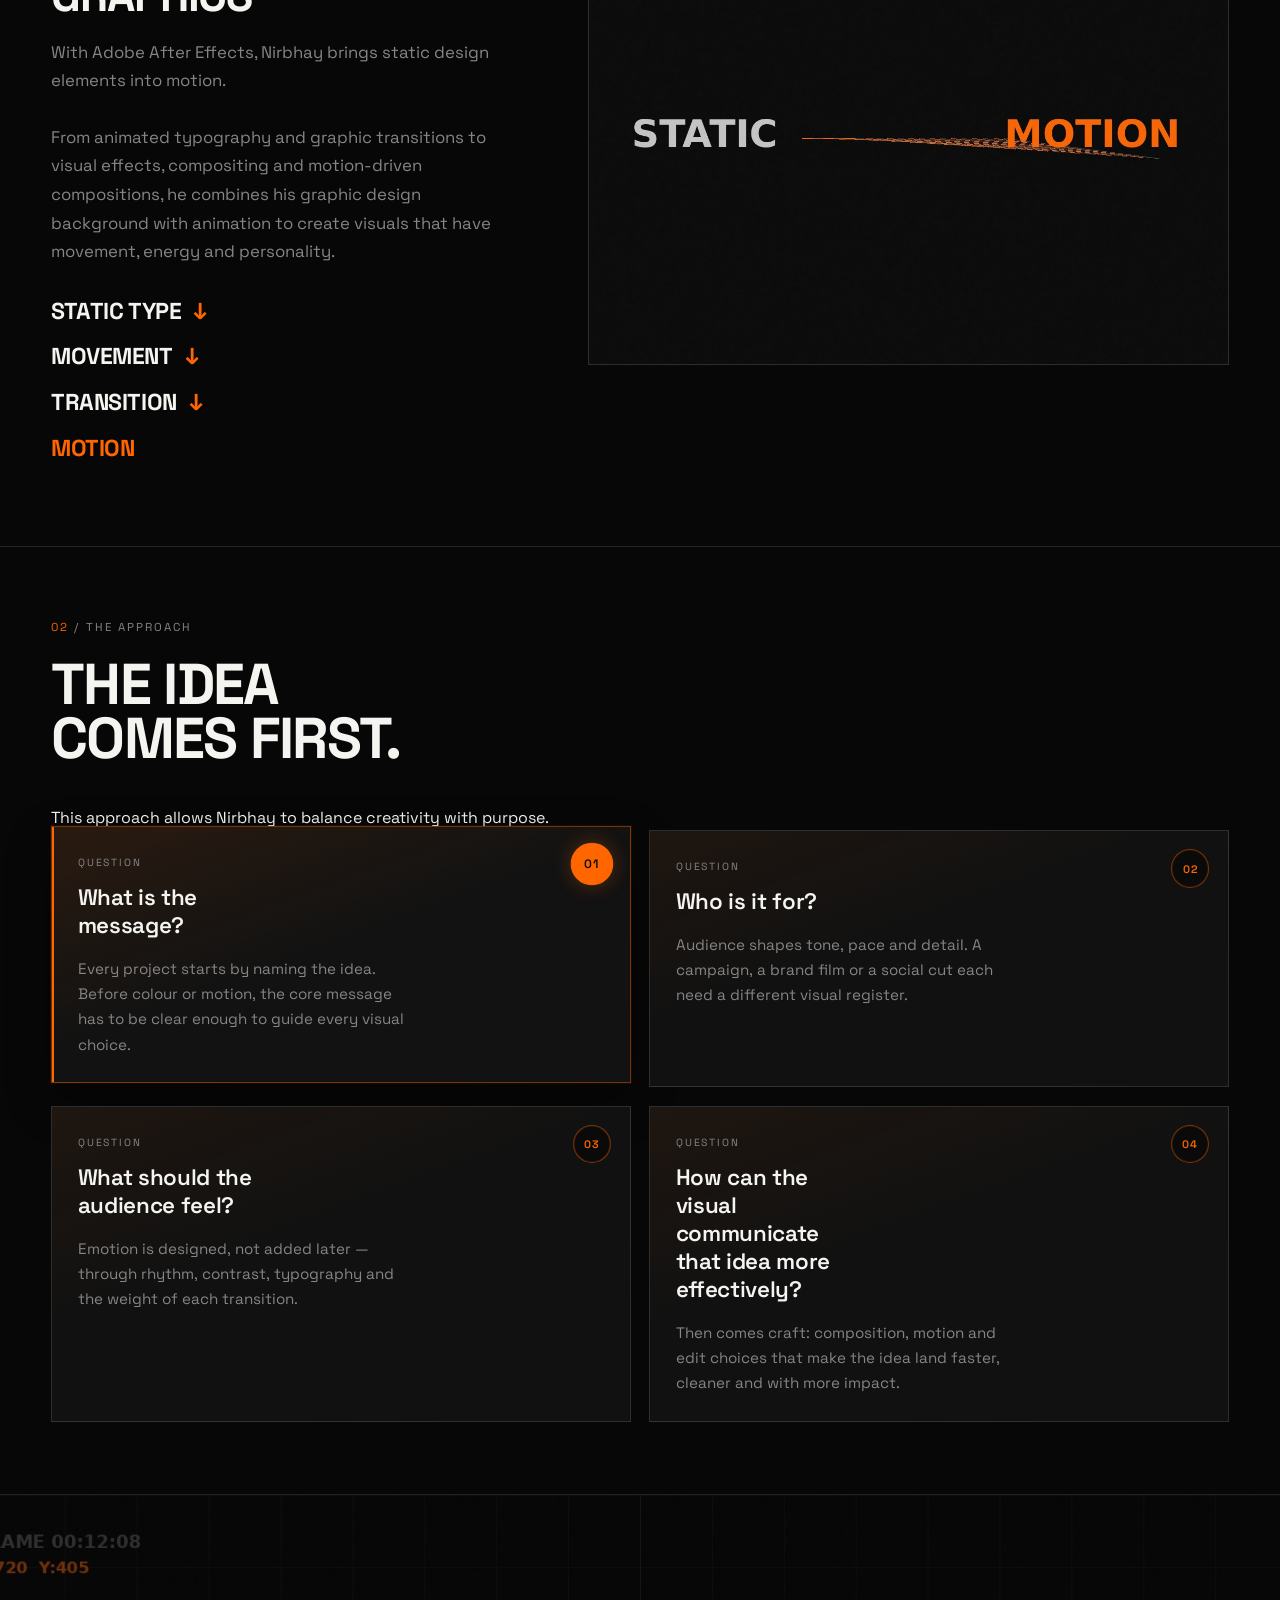
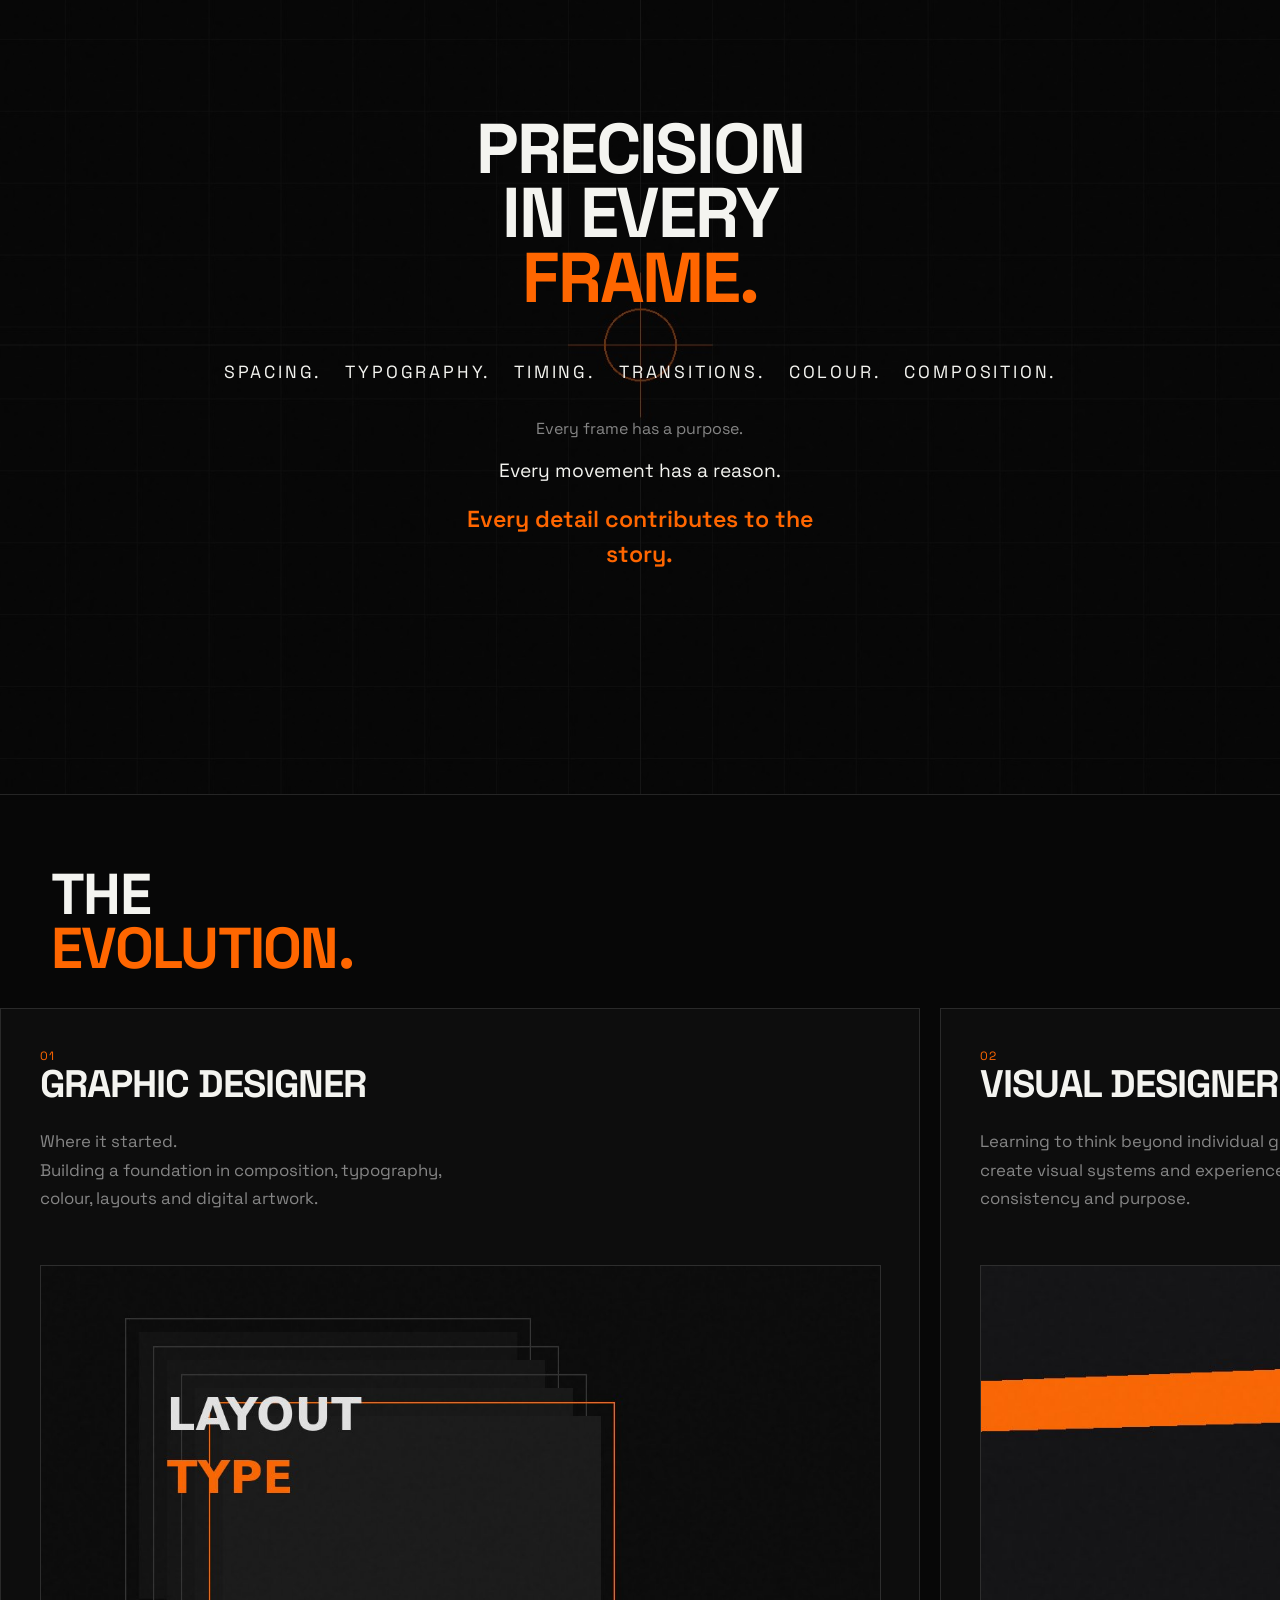
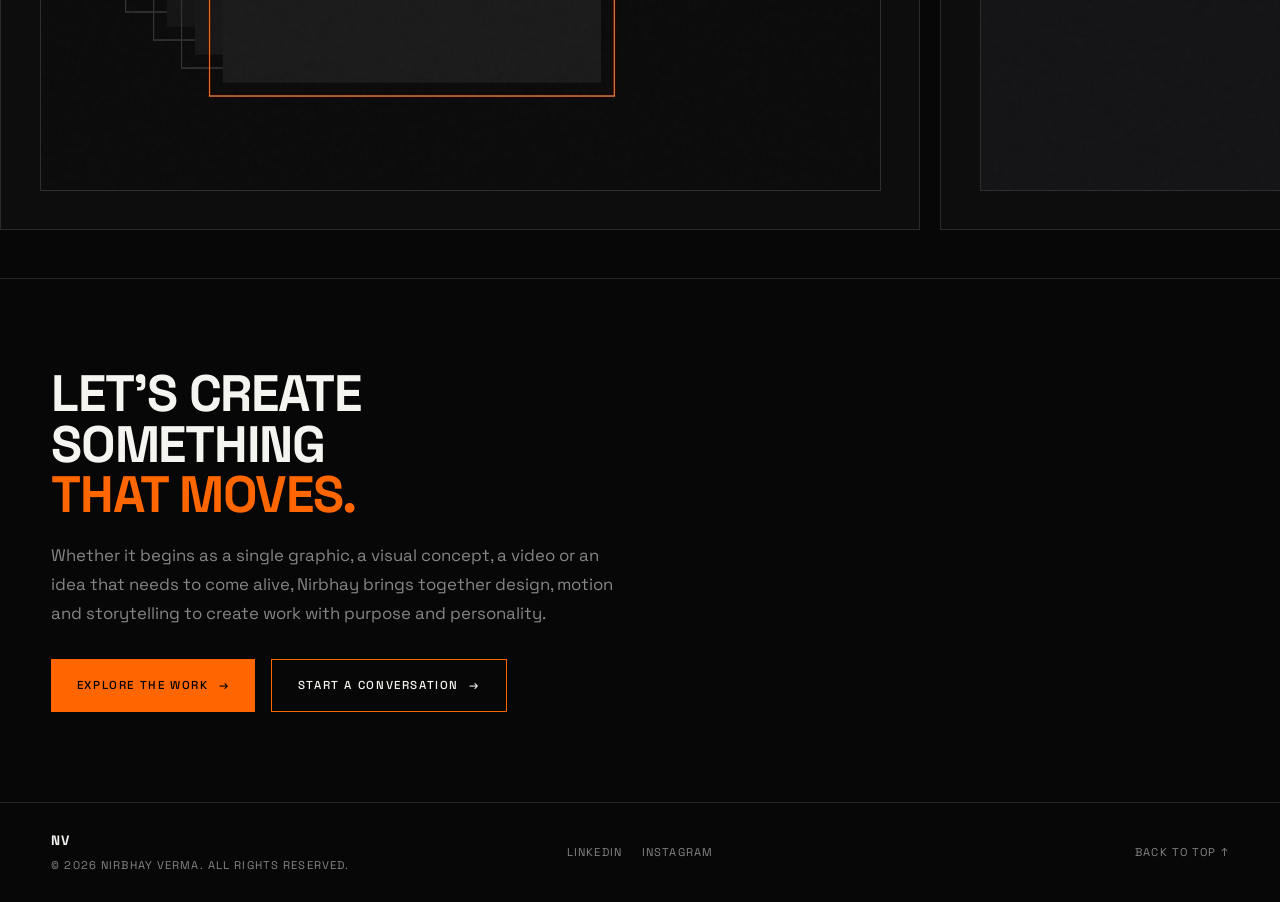
==== commit 5e13161e: "Merge branch 'main' of https://github.com/itsumeet27/motion-graphics-artist-portfolio" ====
--- a/about.html
+++ b/about.html
@@ -220,19 +220,27 @@
         </div>
         <div class="questions" role="list">
           <article class="question is-active" role="listitem" tabindex="0">
-            <h3 class="question__title"><span class="question__mark" aria-hidden="true"></span> What is the message?</h3>
+            <span class="question__num" aria-hidden="true">01</span>
+            <p class="question__index">Question</p>
+            <h3 class="question__title">What is the message?</h3>
             <p class="question__body">Every project starts by naming the idea. Before colour or motion, the core message has to be clear enough to guide every visual choice.</p>
           </article>
           <article class="question" role="listitem" tabindex="0">
-            <h3 class="question__title"><span class="question__mark" aria-hidden="true"></span> Who is it for?</h3>
+            <span class="question__num" aria-hidden="true">02</span>
+            <p class="question__index">Question</p>
+            <h3 class="question__title">Who is it for?</h3>
             <p class="question__body">Audience shapes tone, pace and detail. A campaign, a brand film or a social cut each need a different visual register.</p>
           </article>
           <article class="question" role="listitem" tabindex="0">
-            <h3 class="question__title"><span class="question__mark" aria-hidden="true"></span> What should the audience feel?</h3>
+            <span class="question__num" aria-hidden="true">03</span>
+            <p class="question__index">Question</p>
+            <h3 class="question__title">What should the audience feel?</h3>
             <p class="question__body">Emotion is designed, not added later — through rhythm, contrast, typography and the weight of each transition.</p>
           </article>
           <article class="question" role="listitem" tabindex="0">
-            <h3 class="question__title"><span class="question__mark" aria-hidden="true"></span> How can the visual communicate that idea more effectively?</h3>
+            <span class="question__num" aria-hidden="true">04</span>
+            <p class="question__index">Question</p>
+            <h3 class="question__title">How can the visual communicate that idea more effectively?</h3>
             <p class="question__body">Then comes craft: composition, motion and edit choices that make the idea land faster, cleaner and with more impact.</p>
           </article>
         </div>
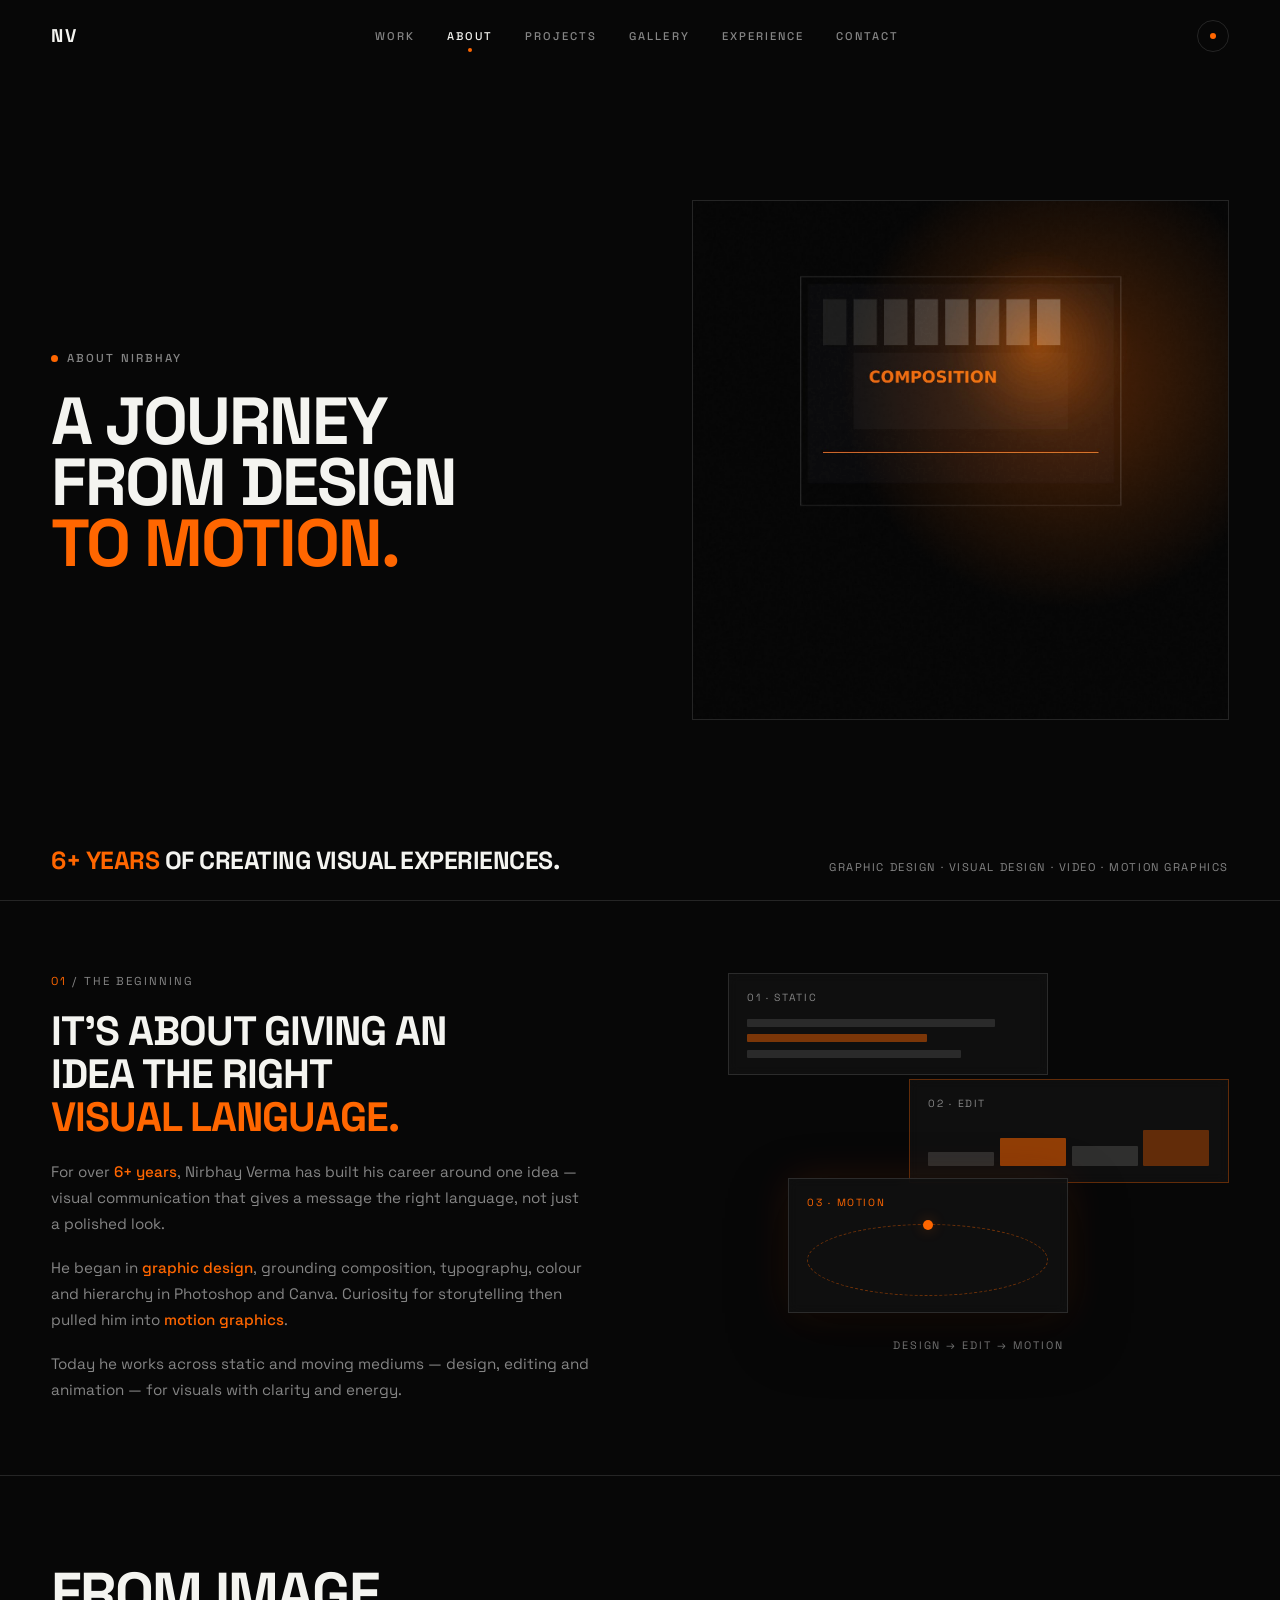
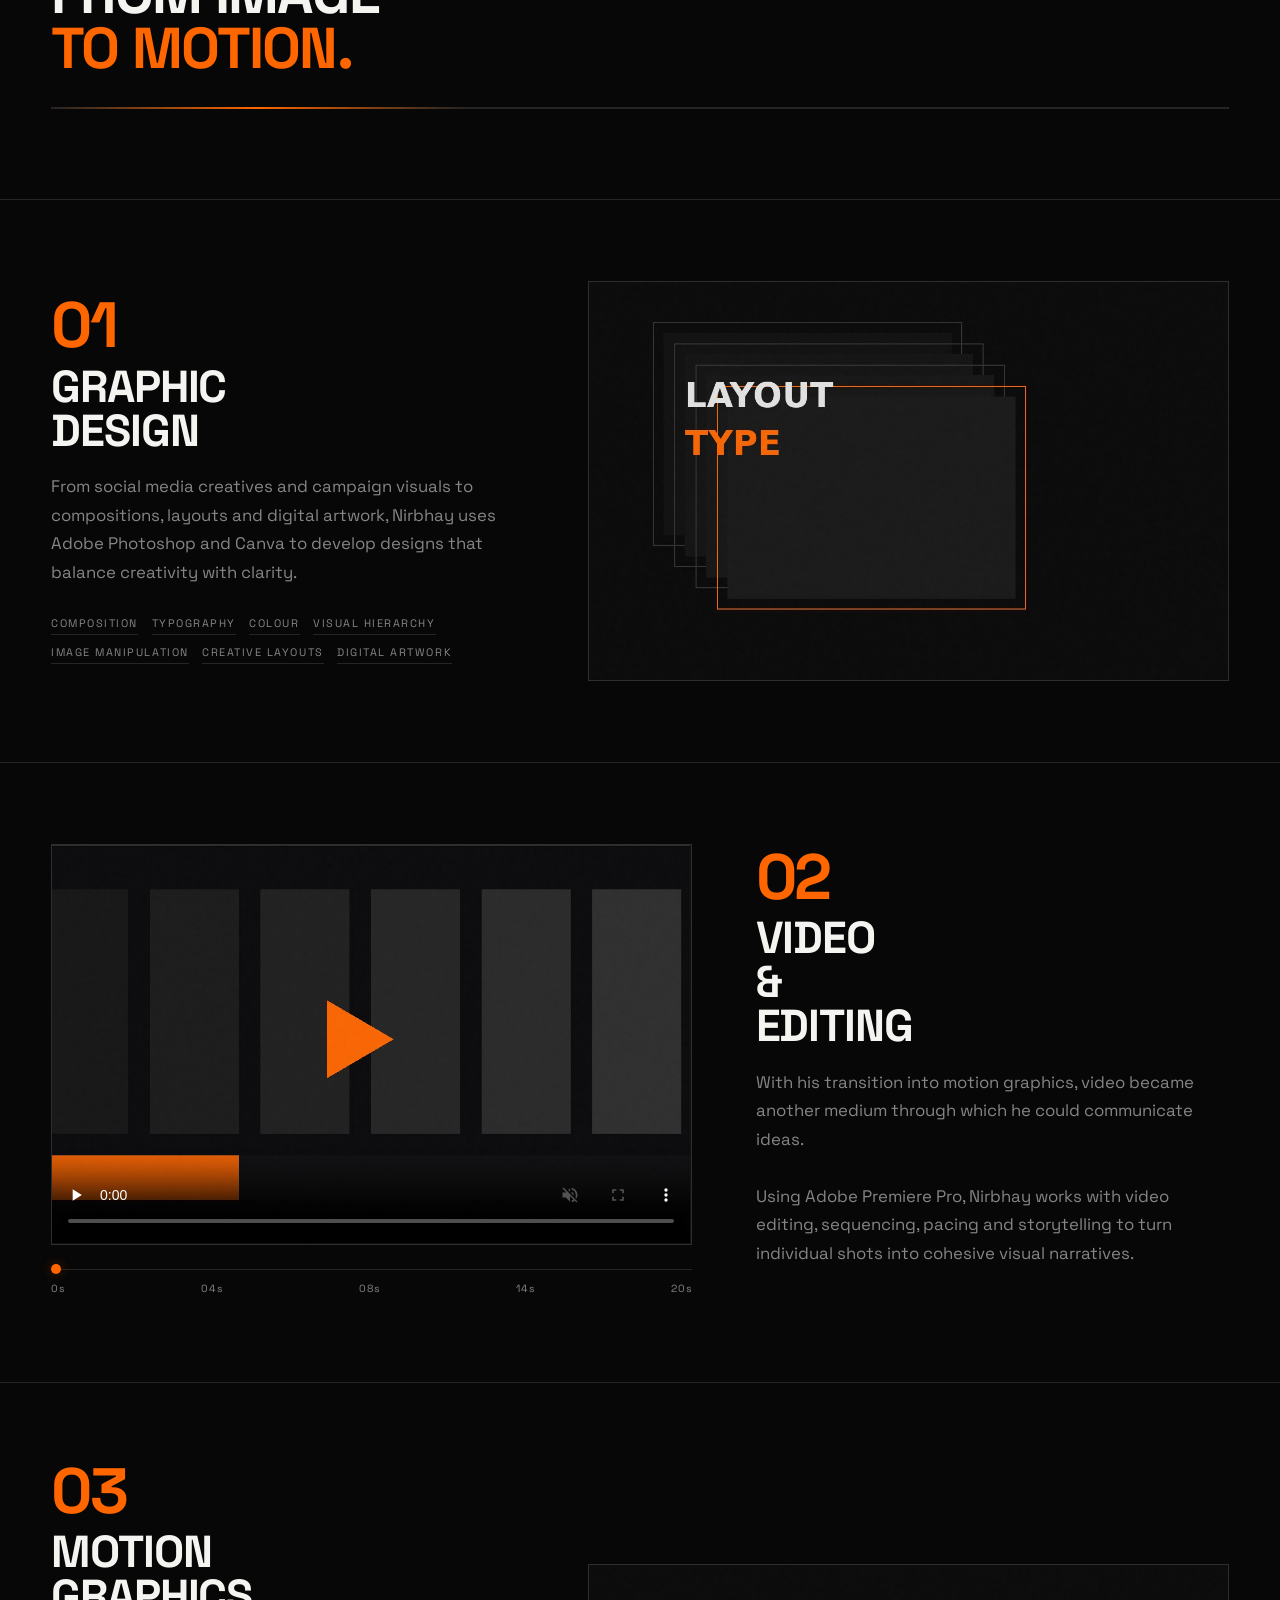
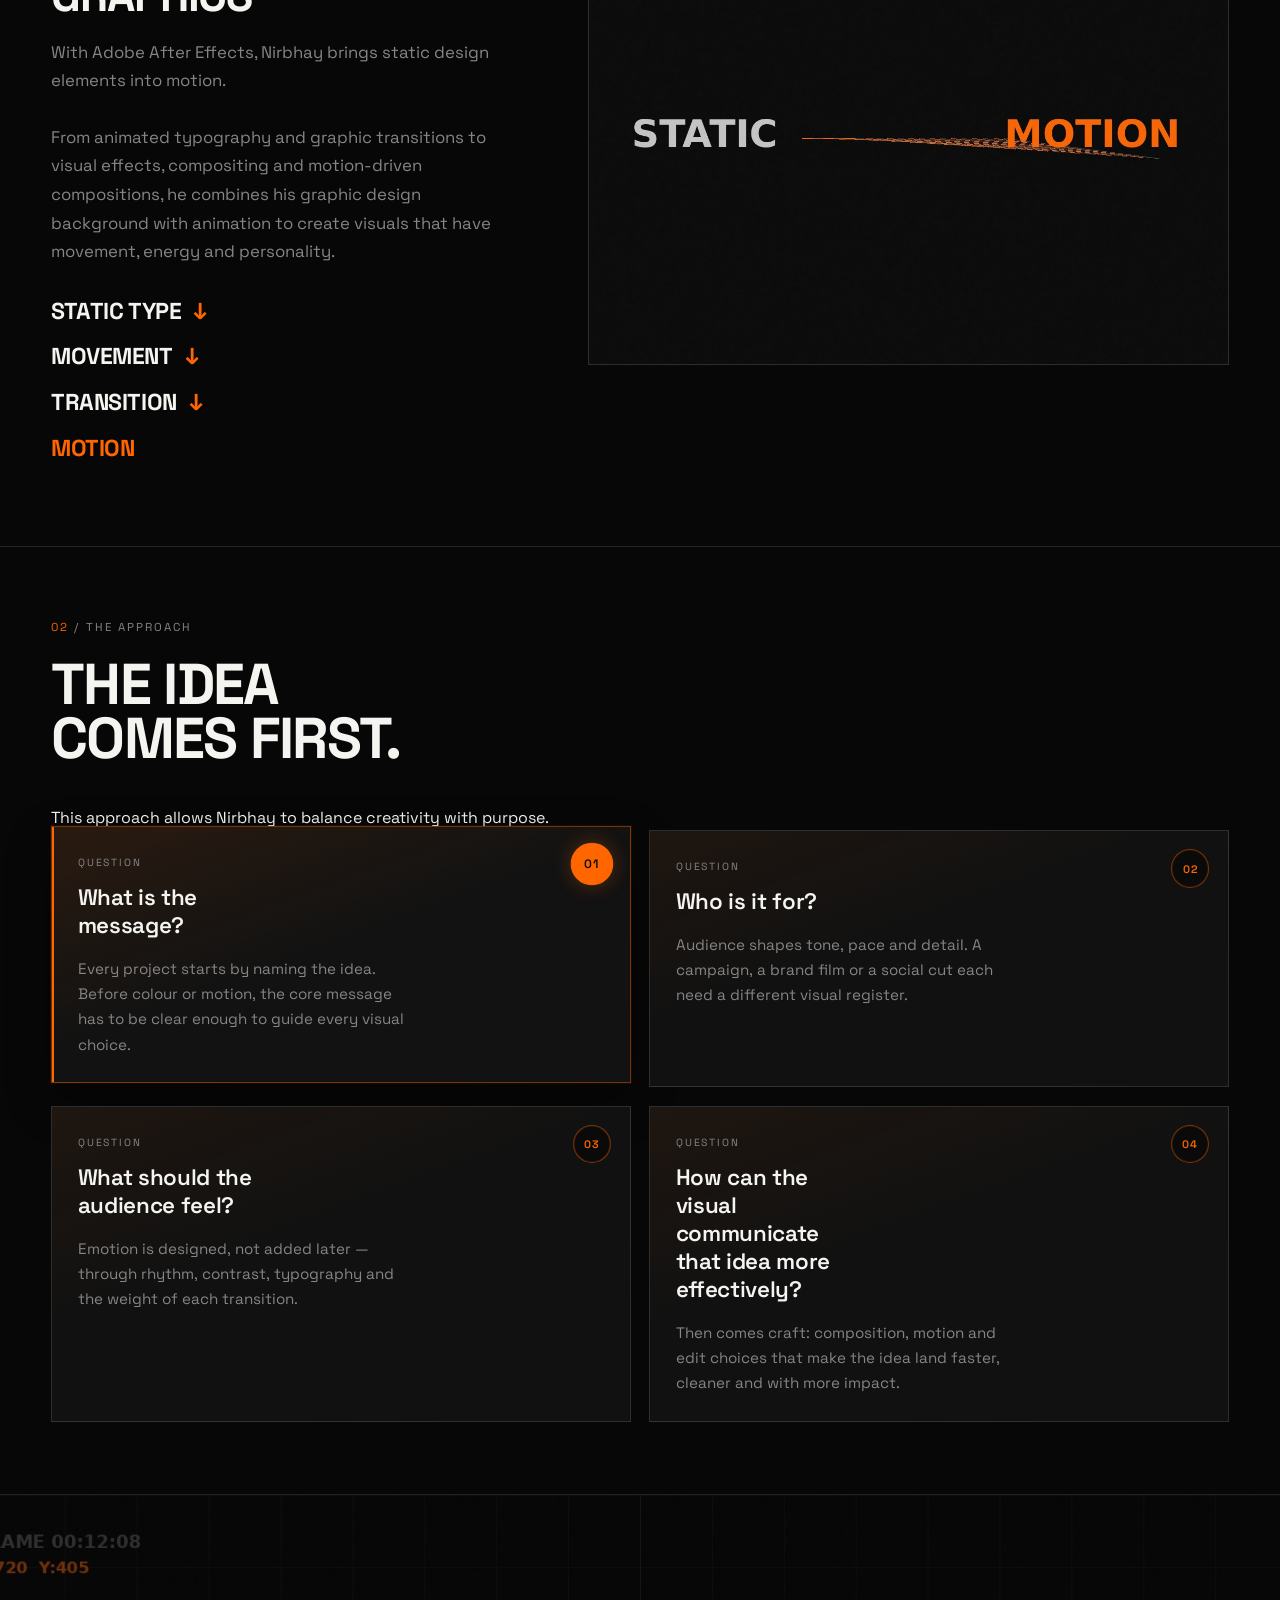
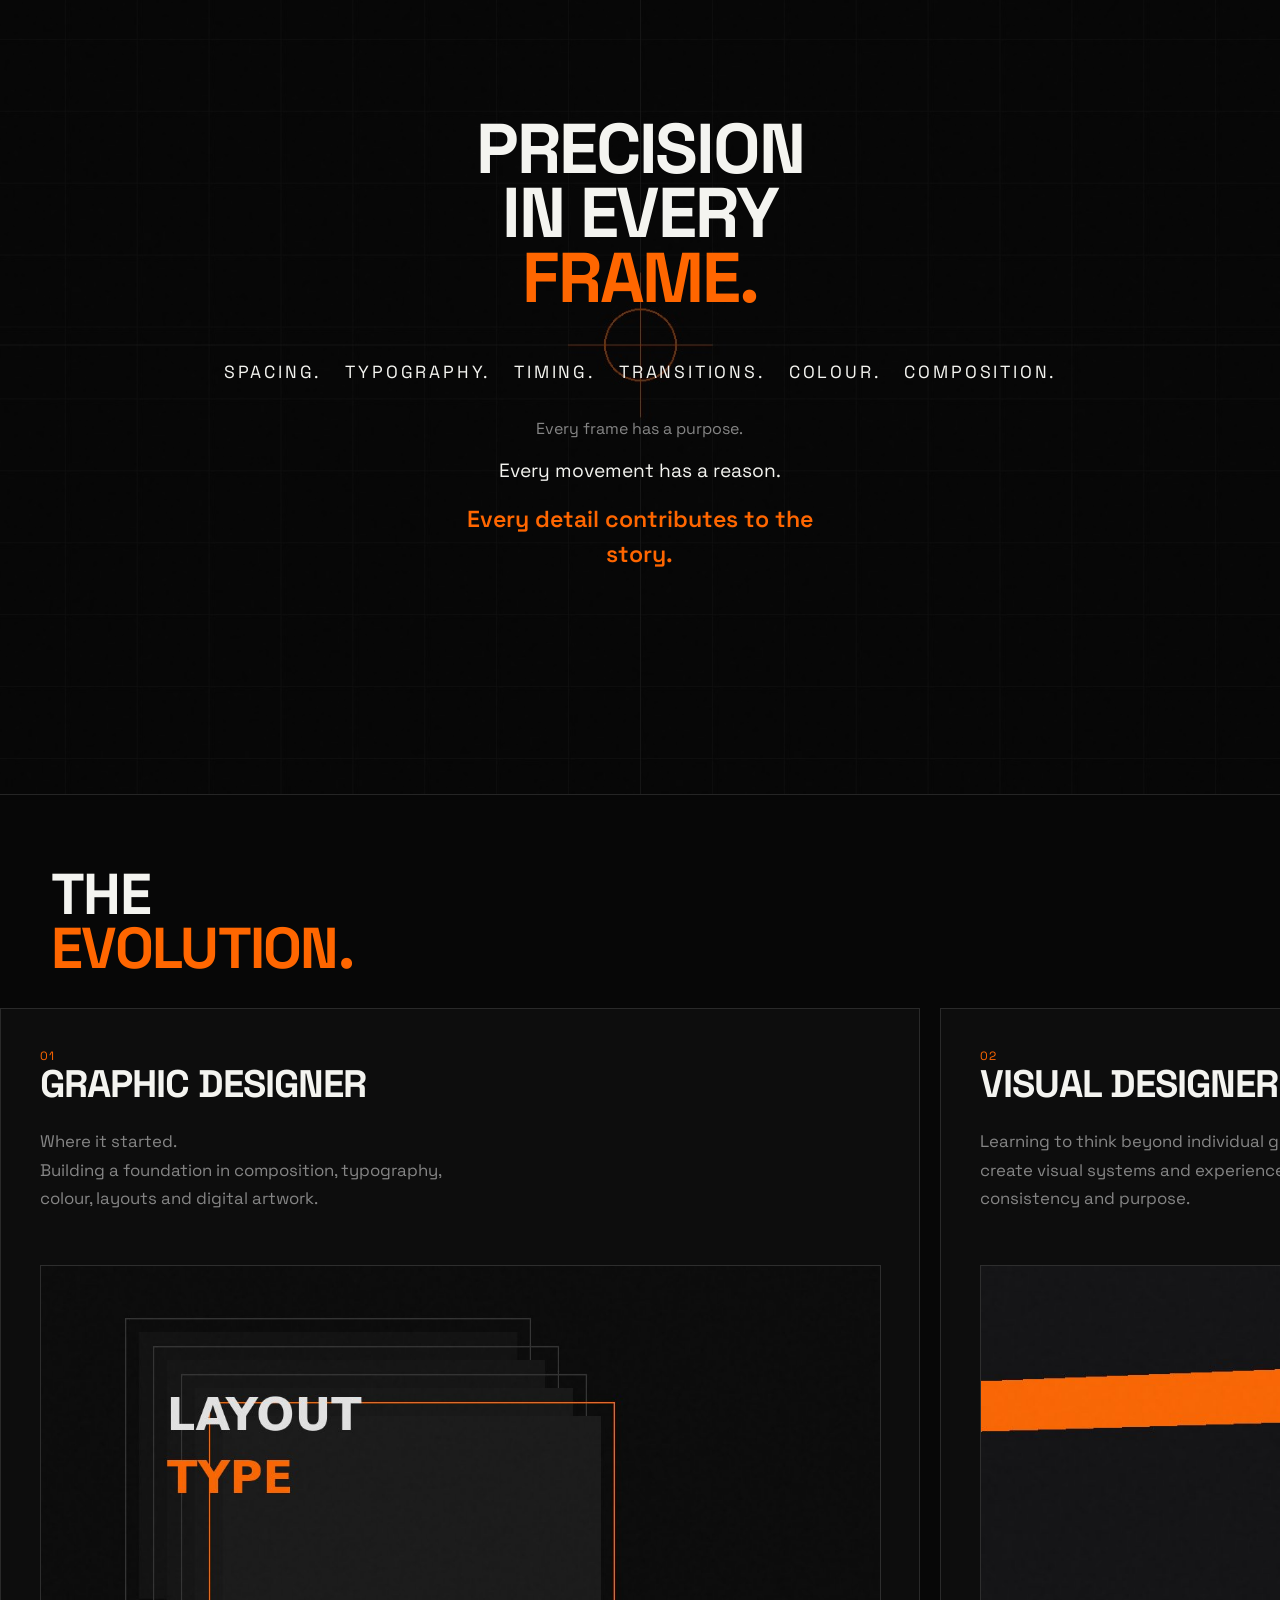
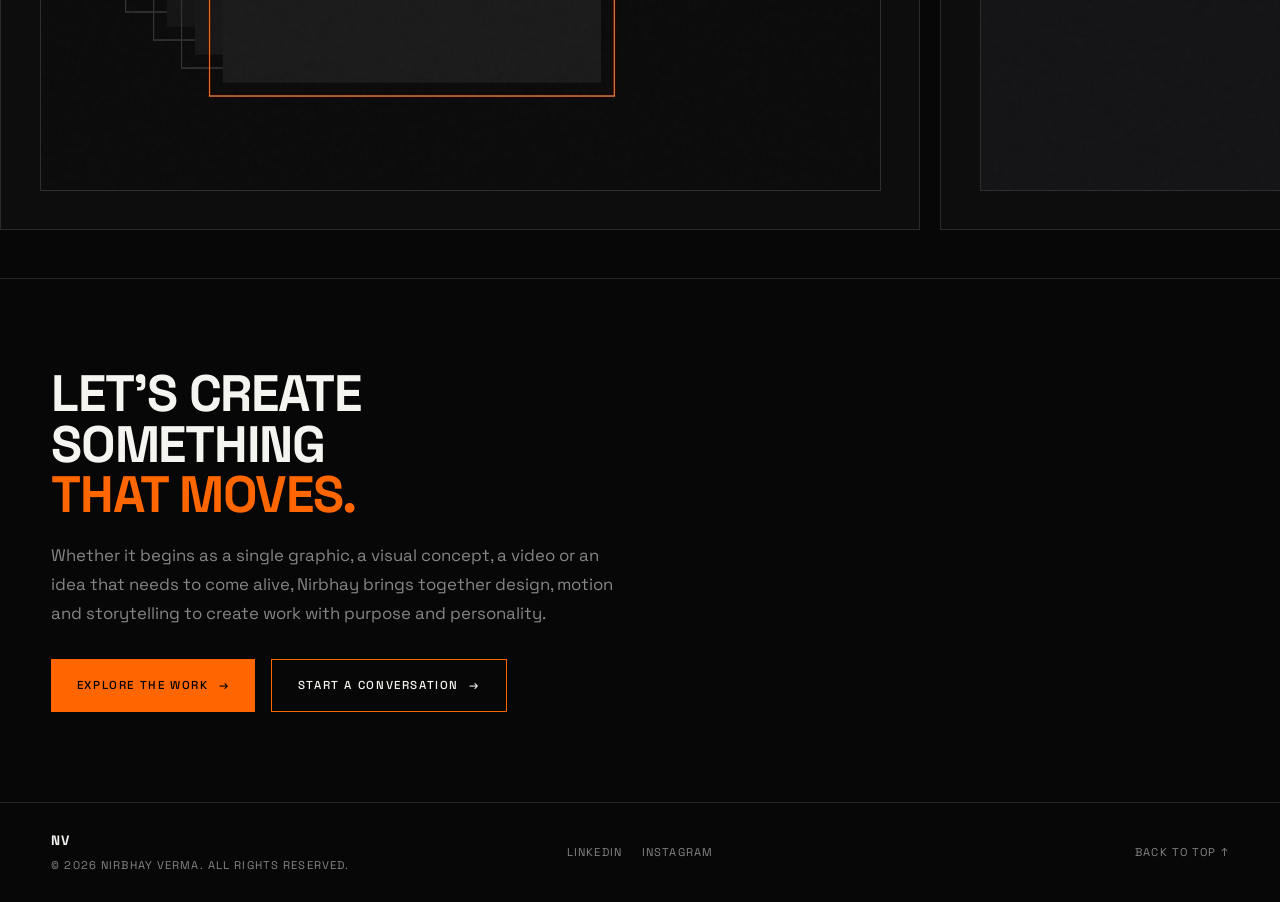
==== commit 45e1c9c1: "Add cinematic projects page with film-reel categories Introduce a dedicated projects page matching t" ====
--- a/about.html
+++ b/about.html
@@ -33,6 +33,7 @@
       <ul class="nav__links" id="nav-links">
         <li><a href="index.html#work">Work</a></li>
         <li><a href="about.html" class="is-active" aria-current="page">About</a></li>
+        <li><a href="projects.html">Projects</a></li>
         <li><a href="gallery.html">Gallery</a></li>
         <li><a href="index.html#experience">Experience</a></li>
         <li><a href="index.html#contact">Contact</a></li>
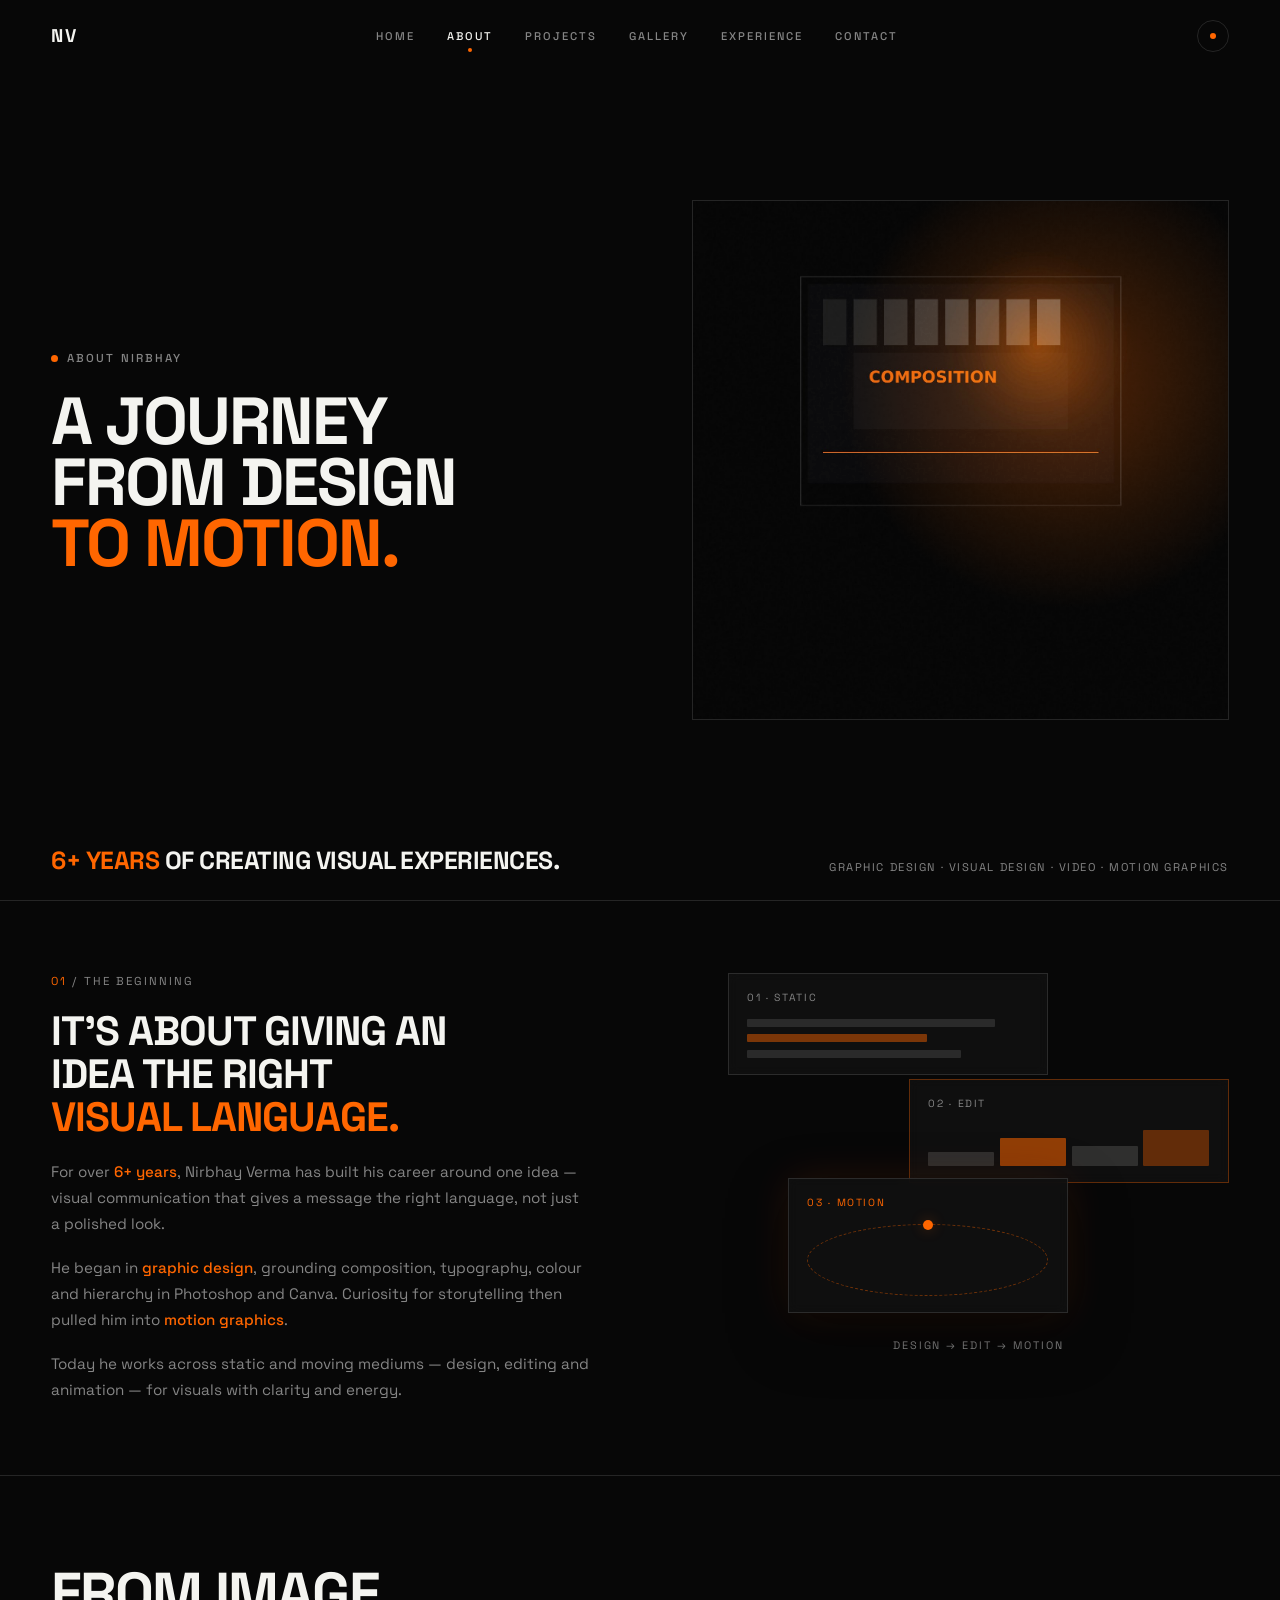
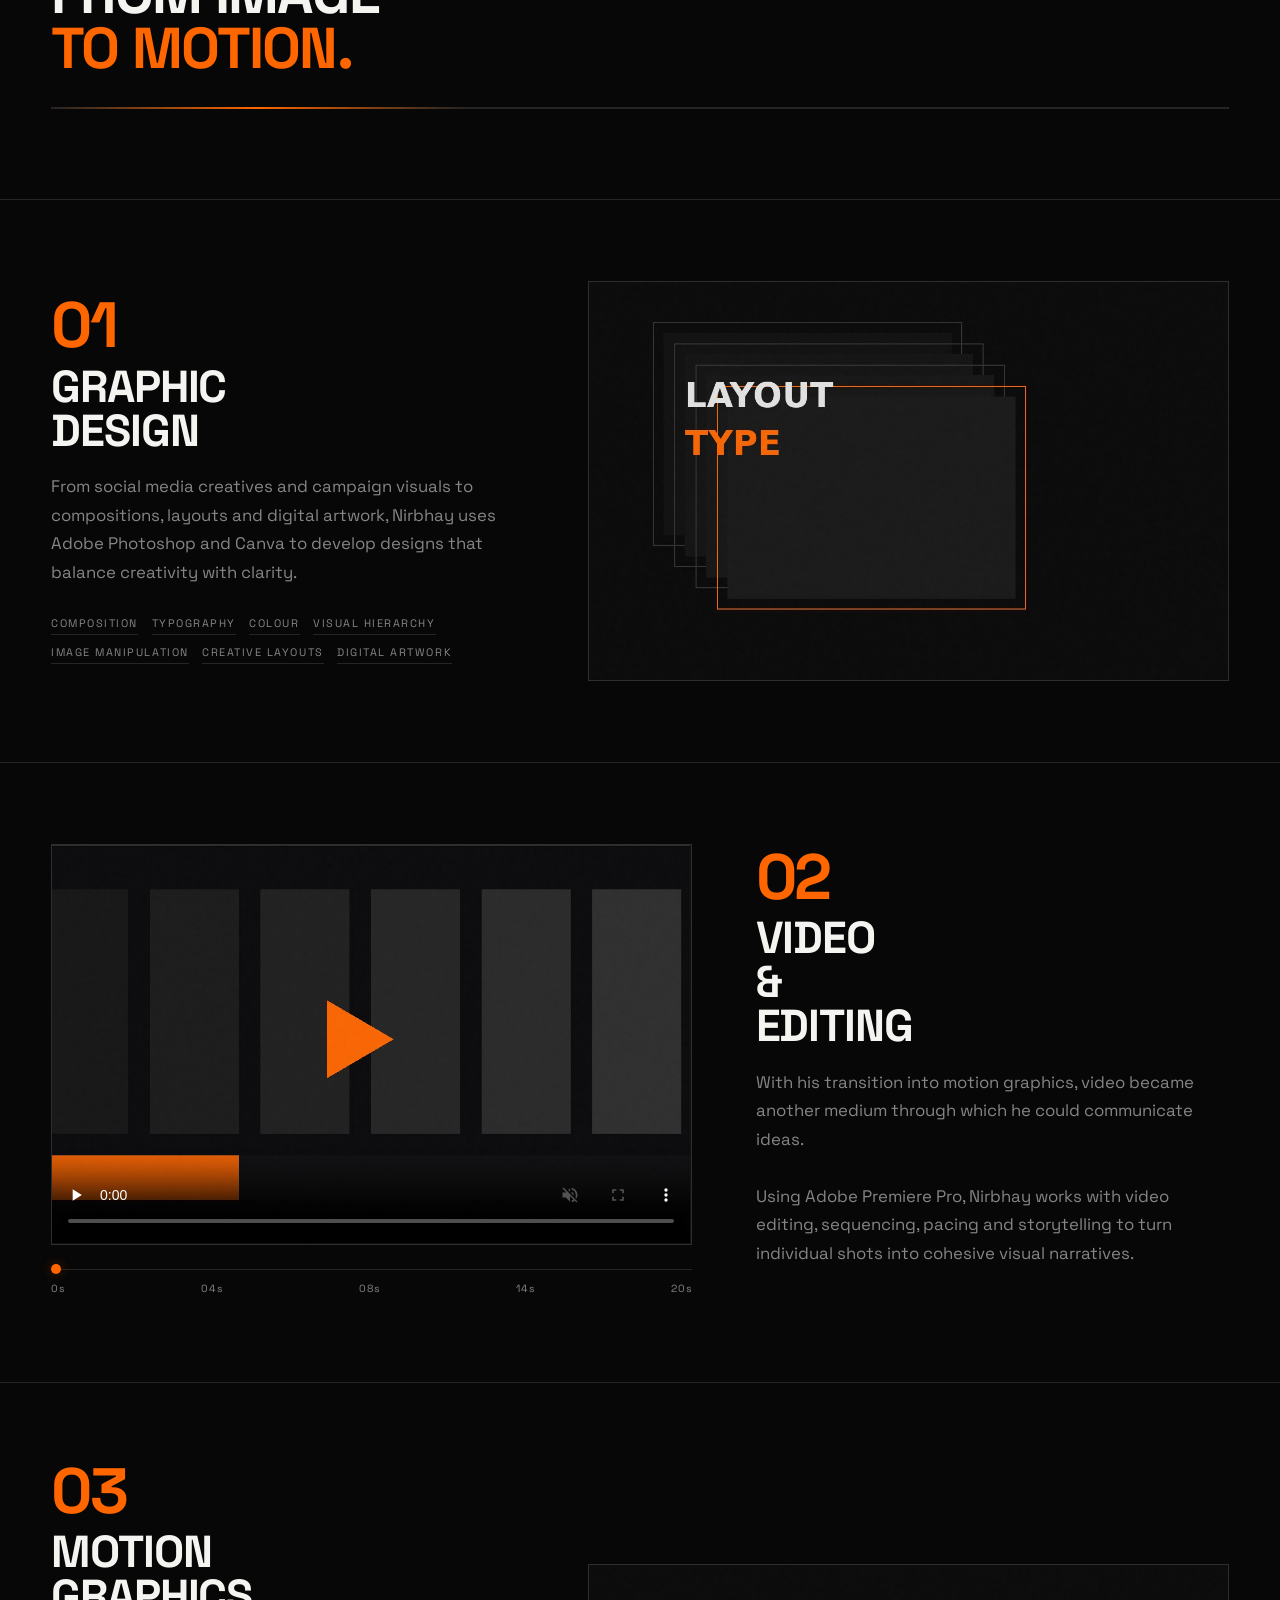
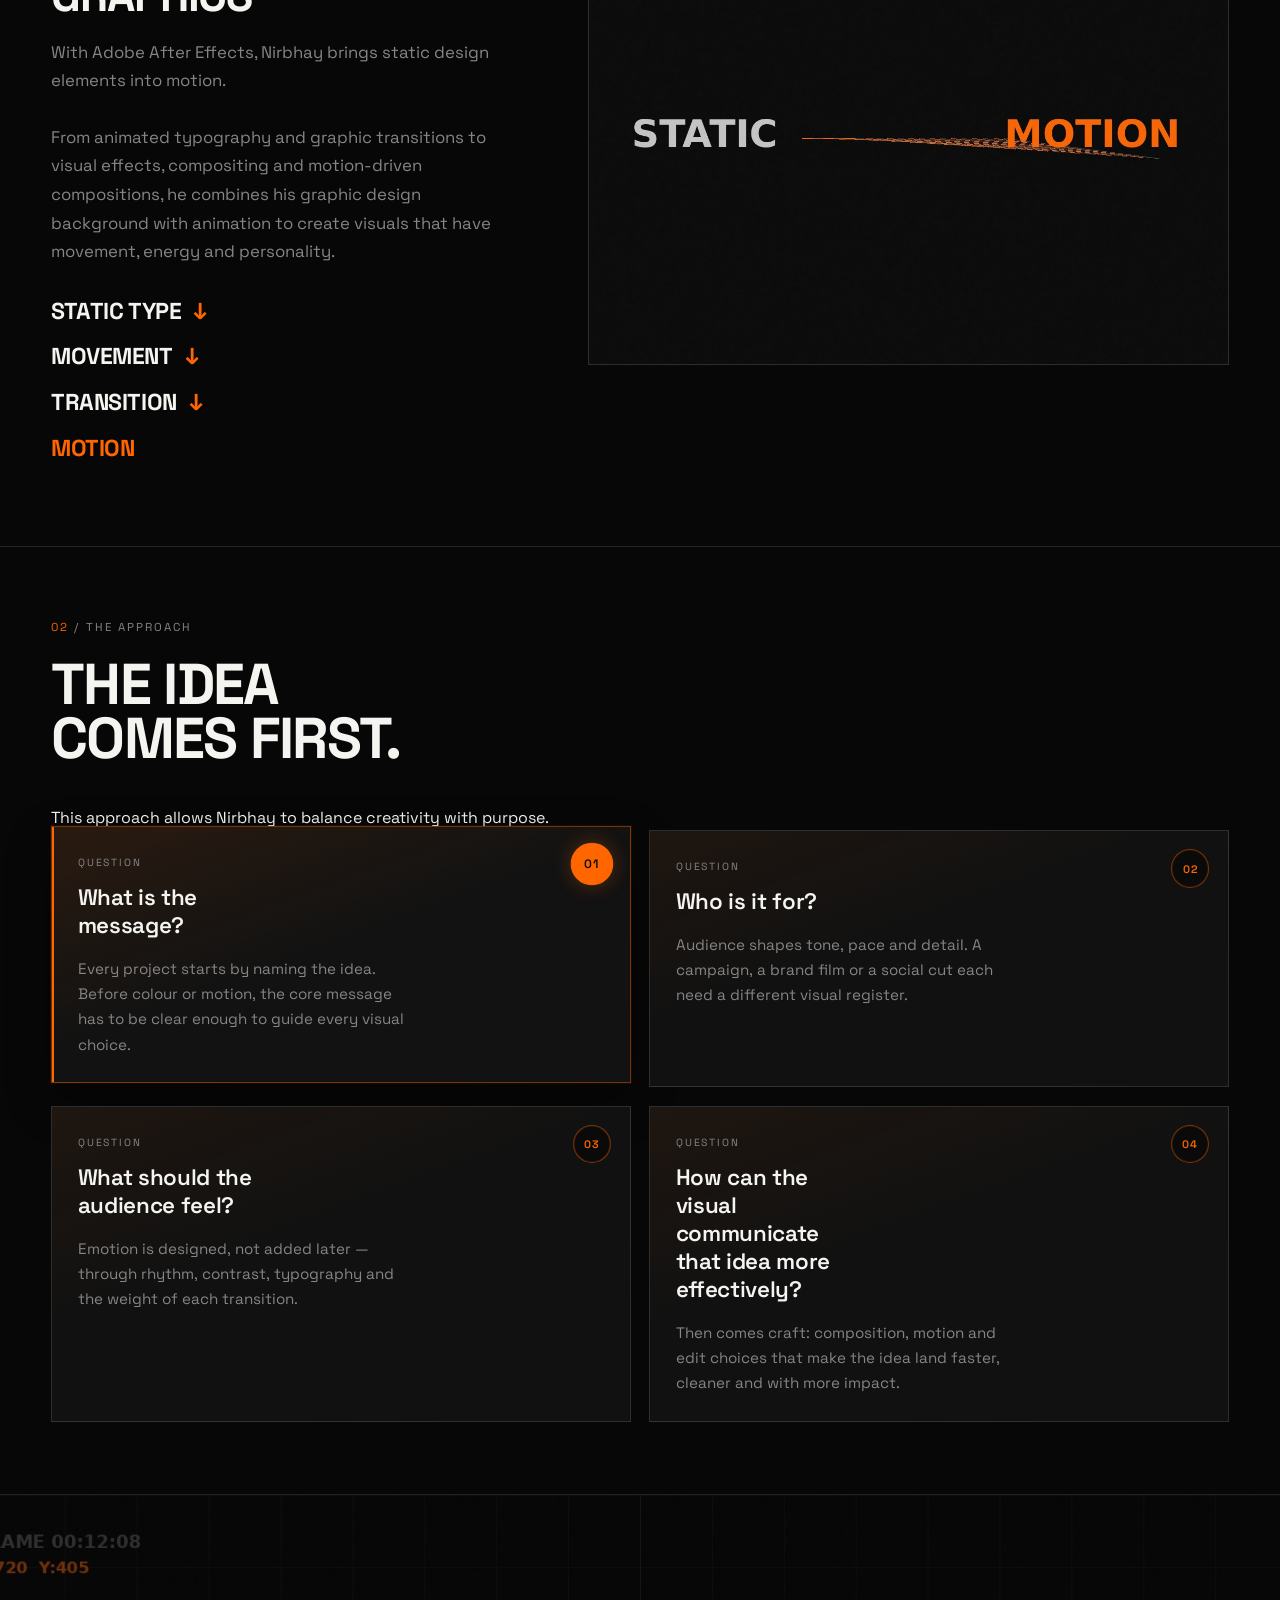
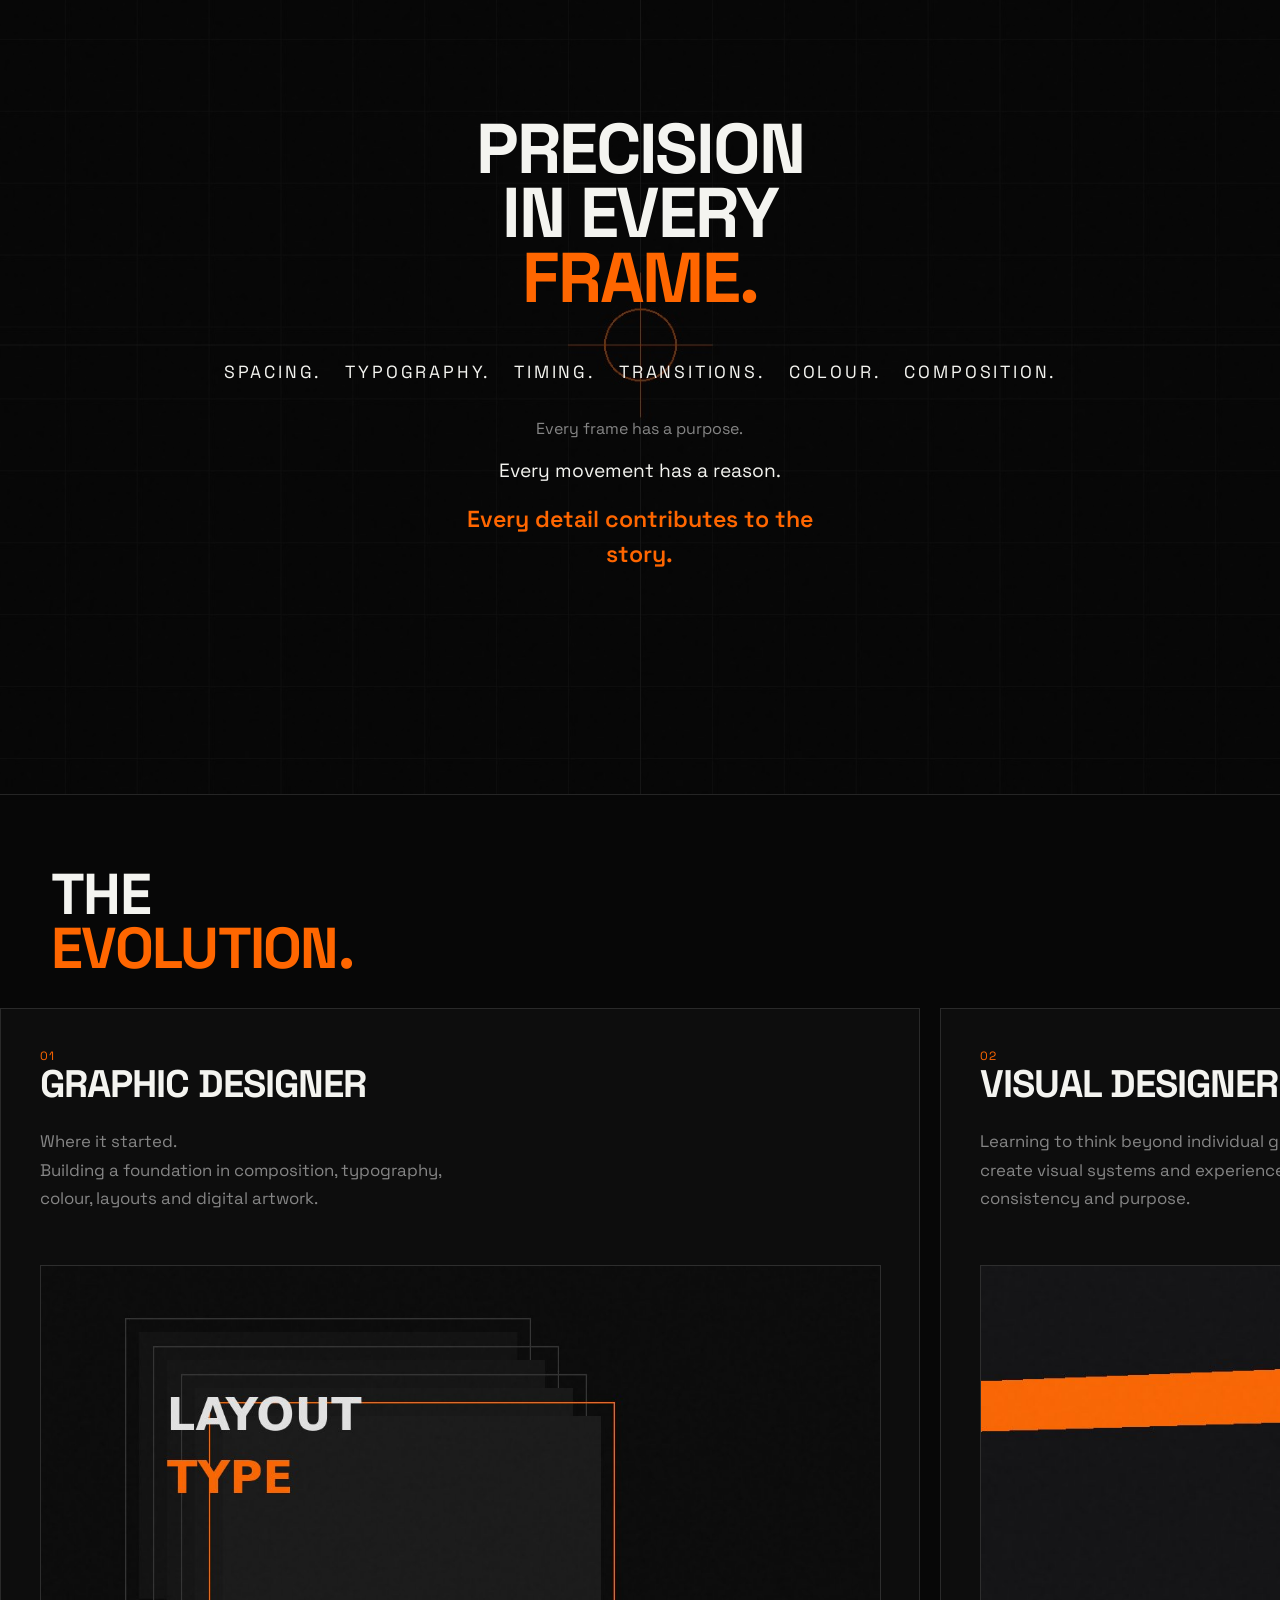
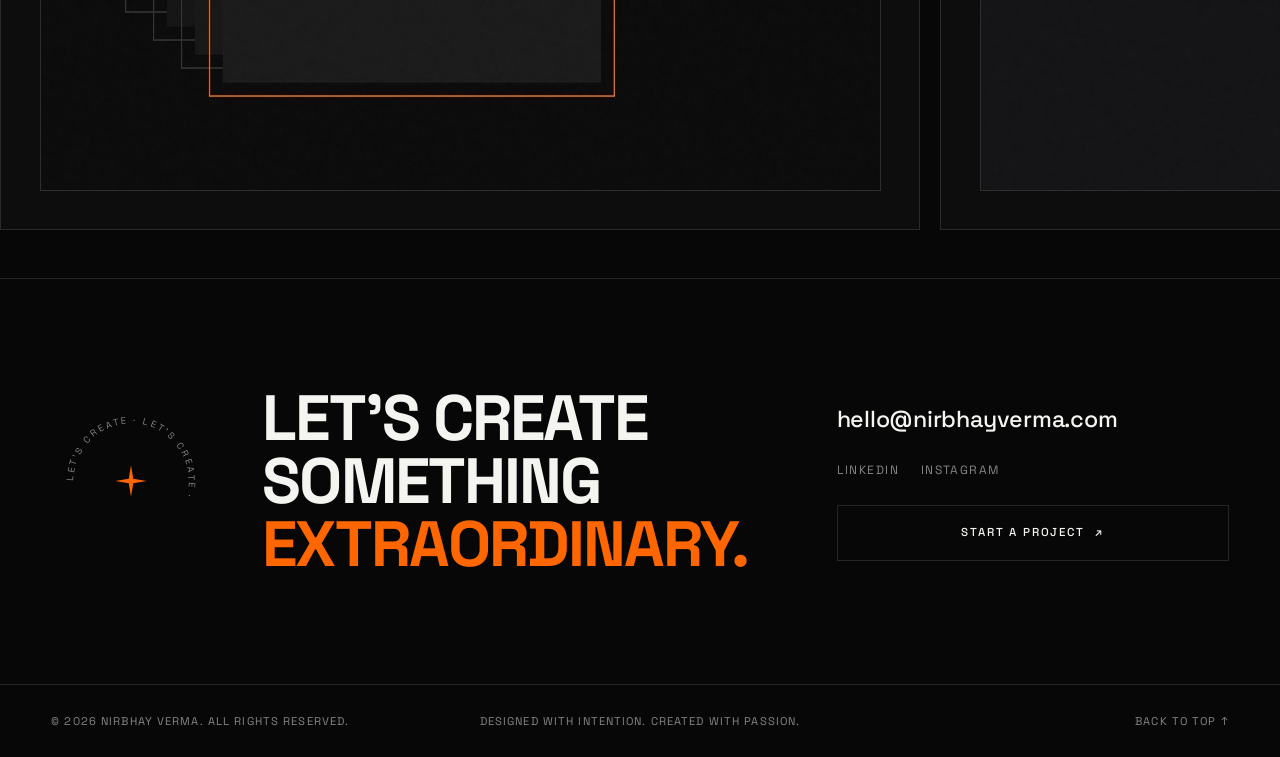
==== commit 1b3565a2: "Share header and footer across pages and drop .html from URLs Load nav and the contact/copyright blo" ====
--- a/about.html
+++ b/about.html
@@ -2,358 +2,14 @@
 <html lang="en">
 <head>
   <meta charset="UTF-8">
-  <meta name="viewport" content="width=device-width, initial-scale=1.0">
-  <meta name="description" content="About Nirbhay Verma — a journey from graphic design to motion graphics. Visual storytelling across pixels and frames.">
-  <meta name="theme-color" content="#070707">
-  <link rel="icon" href="assets/icons/favicon.svg" type="image/svg+xml">
-  <title>About — Nirbhay Verma</title>
-  <link rel="preconnect" href="https://fonts.googleapis.com">
-  <link rel="preconnect" href="https://fonts.gstatic.com" crossorigin>
-  <link href="https://fonts.googleapis.com/css2?family=Space+Grotesk:wght@300;400;500;600;700&display=swap" rel="stylesheet">
-  <link rel="stylesheet" href="css/about.css">
-  <link rel="stylesheet" href="css/about-responsive.css">
+  <meta http-equiv="refresh" content="0; url=about/">
+  <link rel="canonical" href="about/">
+  <title>Redirecting…</title>
+  <script>
+    location.replace("about/" + location.search + location.hash);
+  </script>
 </head>
 <body>
-  <div class="page-loader" aria-hidden="true">
-    <div class="page-loader__inner">
-      <div class="page-loader__logo">NV</div>
-      <p class="page-loader__meta">About <span>/ 01</span></p>
-    </div>
-  </div>
-
-  <div class="cursor" aria-hidden="true">
-    <span class="cursor__dot"></span>
-    <span class="cursor__ring"></span>
-    <span class="cursor__label">VIEW</span>
-  </div>
-
-  <header class="site-header" id="top">
-    <nav class="nav" aria-label="Primary">
-      <a href="index.html" class="nav__logo" aria-label="Nirbhay Verma home">NV</a>
-      <ul class="nav__links" id="nav-links">
-        <li><a href="index.html#work">Work</a></li>
-        <li><a href="about.html" class="is-active" aria-current="page">About</a></li>
-        <li><a href="projects.html">Projects</a></li>
-        <li><a href="gallery.html">Gallery</a></li>
-        <li><a href="index.html#experience">Experience</a></li>
-        <li><a href="index.html#contact">Contact</a></li>
-      </ul>
-      <div class="nav__actions">
-        <button class="nav__dot-btn" type="button" aria-label="Interaction" data-cursor="button"><span></span></button>
-        <button class="nav__menu-toggle" type="button" aria-expanded="false" aria-controls="nav-links" aria-label="Open menu"><span>Menu</span></button>
-      </div>
-    </nav>
-  </header>
-
-  <main>
-    <!-- HERO -->
-    <section class="about-hero" aria-label="Introduction">
-      <div class="about-hero__grid">
-        <div>
-          <p class="section-label reveal-load" data-delay="1"><span class="dot" aria-hidden="true"></span> About Nirbhay</p>
-          <h1 class="about-hero__title reveal-load" data-delay="2">
-            A Journey<br>
-            From Design<br>
-            <span class="accent">To Motion.</span>
-          </h1>
-        </div>
-        <div class="about-hero__visual reveal-load" data-delay="3" data-cursor="view">
-          <img src="assets/images/about/hero-studio.jpg" alt="Dark editorial studio composition with orange light and design fragments" width="1400" height="1600" decoding="async">
-          <div class="about-hero__glow" aria-hidden="true"></div>
-        </div>
-      </div>
-      <div class="about-hero__stats reveal-load" data-delay="4">
-        <p class="about-hero__years">
-          <span class="accent">6+ Years</span>
-          of creating visual experiences.
-        </p>
-        <p class="about-hero__disciplines">Graphic Design · Visual Design · Video · Motion Graphics</p>
-      </div>
-    </section>
-
-    <!-- INTRODUCTION -->
-    <section class="about-intro">
-      <div class="container about-intro__grid reveal">
-        <div class="about-intro__copy">
-          <p class="chapter"><span>01</span> / The Beginning</p>
-          <p class="about-intro__statement">
-            It's about giving an idea the right <br><span class="accent">visual language.</span>
-          </p>
-          <div class="about-bio">
-            <p>
-              For over <strong>6+ years</strong>, Nirbhay Verma has built his career around one idea — visual communication that gives a message the right language, not just a polished look.
-            </p>
-            <p>
-              He began in <span class="accent">graphic design</span>, grounding composition, typography, colour and hierarchy in Photoshop and Canva. Curiosity for storytelling then pulled him into <span class="accent">motion graphics</span>.
-            </p>
-            <p>
-              Today he works across static and moving mediums — design, editing and animation — for visuals with clarity and energy.
-            </p>
-          </div>
-        </div>
-        <aside class="about-intro__visual" aria-hidden="true">
-          <div class="intro-graphic">
-            <div class="intro-graphic__frame intro-graphic__frame--a">
-              <span class="intro-graphic__label">01 · Static</span>
-              <div class="intro-graphic__blocks">
-                <span></span><span></span><span></span>
-              </div>
-            </div>
-            <div class="intro-graphic__frame intro-graphic__frame--b">
-              <span class="intro-graphic__label">02 · Edit</span>
-              <div class="intro-graphic__timeline">
-                <i></i><i></i><i></i><i></i>
-              </div>
-            </div>
-            <div class="intro-graphic__frame intro-graphic__frame--c">
-              <span class="intro-graphic__label">03 · Motion</span>
-              <div class="intro-graphic__orbit">
-                <span class="intro-graphic__dot"></span>
-              </div>
-            </div>
-            <p class="intro-graphic__caption">Design → Edit → Motion</p>
-          </div>
-        </aside>
-      </div>
-    </section>
-
-    <!-- FROM IMAGE TO MOTION -->
-    <section class="from-motion" aria-label="From image to motion">
-      <div class="container reveal">
-        <h2 class="from-motion__title">From Image<br><span class="accent">To Motion.</span></h2>
-        <div class="from-motion__track" aria-hidden="true"></div>
-      </div>
-    </section>
-
-    <!-- 01 GRAPHIC DESIGN -->
-    <section class="discipline" id="graphic-design">
-      <div class="container discipline__grid reveal">
-        <div>
-          <p class="discipline__num">01</p>
-          <h2 class="discipline__title">Graphic<br>Design</h2>
-          <p class="discipline__copy">
-            From social media creatives and campaign visuals to compositions, layouts and digital artwork, Nirbhay uses Adobe Photoshop and Canva to develop designs that balance creativity with clarity.
-          </p>
-          <div class="discipline__caps">
-            <span>Composition</span><span>Typography</span><span>Colour</span><span>Visual Hierarchy</span>
-            <span>Image Manipulation</span><span>Creative Layouts</span><span>Digital Artwork</span>
-          </div>
-        </div>
-        <div class="discipline__media" data-cursor="view">
-          <img src="assets/images/about/discipline-graphic.jpg" alt="Layered graphic design composition transforming through frames" width="1200" height="800" loading="lazy" decoding="async">
-        </div>
-      </div>
-    </section>
-
-    <!-- 02 VIDEO -->
-    <section class="discipline" id="video">
-      <div class="container discipline__grid discipline__grid--flip reveal">
-        <div>
-          <div class="discipline__media" data-cursor="view">
-            <video
-              poster="assets/images/about/discipline-video.jpg"
-              muted
-              playsinline
-              loop
-              preload="none"
-              controls
-              aria-label="Video editing placeholder"
-            >
-              <source src="assets/videos/showreel.mp4" type="video/mp4">
-            </video>
-          </div>
-          <div class="timeline-bar" aria-hidden="true" data-cursor="next">
-            <div class="timeline-bar__track"></div>
-            <div class="timeline-bar__playhead"></div>
-            <div class="timeline-bar__marks">
-              <span>0s</span><span>04s</span><span>08s</span><span>14s</span><span>20s</span>
-            </div>
-          </div>
-        </div>
-        <div>
-          <p class="discipline__num">02</p>
-          <h2 class="discipline__title">Video<br>&amp;<br>Editing</h2>
-          <p class="discipline__copy">
-            With his transition into motion graphics, video became another medium through which he could communicate ideas.
-          </p>
-          <p class="discipline__copy">
-            Using Adobe Premiere Pro, Nirbhay works with video editing, sequencing, pacing and storytelling to turn individual shots into cohesive visual narratives.
-          </p>
-        </div>
-      </div>
-    </section>
-
-    <!-- 03 MOTION -->
-    <section class="discipline" id="motion">
-      <div class="container discipline__grid reveal">
-        <div>
-          <p class="discipline__num">03</p>
-          <h2 class="discipline__title">Motion<br>Graphics</h2>
-          <p class="discipline__copy">
-            With Adobe After Effects, Nirbhay brings static design elements into motion.
-          </p>
-          <p class="discipline__copy">
-            From animated typography and graphic transitions to visual effects, compositing and motion-driven compositions, he combines his graphic design background with animation to create visuals that have movement, energy and personality.
-          </p>
-          <div class="motion-stack" aria-hidden="true">
-            <span>Static Type <span class="arrow">↓</span></span>
-            <span>Movement <span class="arrow">↓</span></span>
-            <span>Transition <span class="arrow">↓</span></span>
-            <span class="hl">Motion</span>
-          </div>
-        </div>
-        <div class="discipline__media" data-cursor="view">
-          <img src="assets/images/about/discipline-motion.jpg" alt="Static type transforming into motion with orange trails" width="1200" height="800" loading="lazy" decoding="async">
-        </div>
-      </div>
-    </section>
-
-    <!-- APPROACH -->
-    <section class="approach" id="approach">
-      <div class="container">
-        <div class="reveal">
-          <p class="chapter"><span>02</span> / The Approach</p>
-          <h2 class="approach__title">The Idea<br>Comes First.</h2>
-          
-          <p>
-            This approach allows Nirbhay to balance creativity with purpose.
-          </p>
-        </div>
-        <div class="questions" role="list">
-          <article class="question is-active" role="listitem" tabindex="0">
-            <span class="question__num" aria-hidden="true">01</span>
-            <p class="question__index">Question</p>
-            <h3 class="question__title">What is the message?</h3>
-            <p class="question__body">Every project starts by naming the idea. Before colour or motion, the core message has to be clear enough to guide every visual choice.</p>
-          </article>
-          <article class="question" role="listitem" tabindex="0">
-            <span class="question__num" aria-hidden="true">02</span>
-            <p class="question__index">Question</p>
-            <h3 class="question__title">Who is it for?</h3>
-            <p class="question__body">Audience shapes tone, pace and detail. A campaign, a brand film or a social cut each need a different visual register.</p>
-          </article>
-          <article class="question" role="listitem" tabindex="0">
-            <span class="question__num" aria-hidden="true">03</span>
-            <p class="question__index">Question</p>
-            <h3 class="question__title">What should the audience feel?</h3>
-            <p class="question__body">Emotion is designed, not added later — through rhythm, contrast, typography and the weight of each transition.</p>
-          </article>
-          <article class="question" role="listitem" tabindex="0">
-            <span class="question__num" aria-hidden="true">04</span>
-            <p class="question__index">Question</p>
-            <h3 class="question__title">How can the visual communicate that idea more effectively?</h3>
-            <p class="question__body">Then comes craft: composition, motion and edit choices that make the idea land faster, cleaner and with more impact.</p>
-          </article>
-        </div>
-      </div>
-    </section>
-
-    <!-- PRECISION -->
-    <section class="precision" aria-label="Precision in every frame">
-      <img class="precision__bg" src="assets/images/about/precision-board.jpg" alt="" aria-hidden="true" loading="lazy" decoding="async">
-      <div class="precision__content">
-        <h2 class="precision__title">Precision<br>In Every<br><span class="accent">Frame.</span></h2>
-        <div class="detail-words" aria-label="Craft principles">
-          <span>Spacing.</span>
-          <span>Typography.</span>
-          <span>Timing.</span>
-          <span>Transitions.</span>
-          <span>Colour.</span>
-          <span>Composition.</span>
-        </div>
-        <div class="detail-lines">
-          <p>Every frame has a purpose.</p>
-          <p>Every movement has a reason.</p>
-          <p>Every detail contributes to the story.</p>
-        </div>
-      </div>
-    </section>
-
-    <!-- EVOLUTION -->
-    <section class="evolution" id="evolution" aria-label="Creative evolution">
-      <h2 class="evolution__title reveal">The<br><span class="accent">Evolution.</span></h2>
-      <div class="evolution__scroller" data-cursor="next">
-        <article class="evolution__stage">
-          <div>
-            <p class="evolution__stage-num">01</p>
-            <h3 class="evolution__stage-title">Graphic Designer</h3>
-          </div>
-          <div class="evolution__stage-copy">
-            <p>Where it started.</p>
-            <p>Building a foundation in composition, typography, colour, layouts and digital artwork.</p>
-          </div>
-          <div class="evolution__stage-media">
-            <img src="assets/images/about/discipline-graphic.jpg" alt="Graphic design foundation visual" width="1200" height="800" loading="lazy" decoding="async">
-          </div>
-        </article>
-        <article class="evolution__stage">
-          <div>
-            <p class="evolution__stage-num">02</p>
-            <h3 class="evolution__stage-title">Visual Designer</h3>
-          </div>
-          <div class="evolution__stage-copy">
-            <p>Learning to think beyond individual graphics and create visual systems and experiences with consistency and purpose.</p>
-          </div>
-          <div class="evolution__stage-media">
-            <img src="assets/images/about/portrait-editorial.jpg" alt="Visual systems and editorial design" width="1000" height="1300" loading="lazy" decoding="async">
-          </div>
-        </article>
-        <article class="evolution__stage">
-          <div>
-            <p class="evolution__stage-num">03</p>
-            <h3 class="evolution__stage-title">Motion Graphics Artist</h3>
-          </div>
-          <div class="evolution__stage-copy">
-            <p>Bringing design into movement through animation, editing, transitions, visual effects and storytelling.</p>
-          </div>
-          <div class="evolution__stage-media">
-            <img src="assets/images/about/discipline-motion.jpg" alt="Motion graphics transformation" width="1200" height="800" loading="lazy" decoding="async">
-          </div>
-        </article>
-        <article class="evolution__stage evolution__stage--today">
-          <div>
-            <p class="evolution__stage-num">04</p>
-            <h3 class="evolution__stage-title">Today</h3>
-          </div>
-          <div class="evolution__stage-copy">
-            <p>A multidisciplinary visual creative working across graphic design, video editing and motion graphics, continuously exploring new techniques, styles and ways of communicating through visuals.</p>
-          </div>
-          <div class="evolution__stage-media">
-            <img src="assets/images/about/hero-studio.jpg" alt="Current multidisciplinary creative practice" width="1400" height="1600" loading="lazy" decoding="async">
-          </div>
-        </article>
-      </div>
-    </section>
-
-    <!-- CTA -->
-    <section class="about-cta">
-      <div class="container reveal">
-        <h2 class="about-cta__title">Let's Create<br>Something<br><span class="accent">That Moves.</span></h2>
-        <p class="about-cta__copy">
-          Whether it begins as a single graphic, a visual concept, a video or an idea that needs to come alive, Nirbhay brings together design, motion and storytelling to create work with purpose and personality.
-        </p>
-        <div class="about-cta__actions">
-          <a class="btn-primary" href="index.html#work" data-cursor="button">Explore the Work <span class="arrow" aria-hidden="true">→</span></a>
-          <a class="btn-secondary" href="mailto:hello@nirbhayverma.com" data-cursor="button">Start a Conversation <span class="arrow" aria-hidden="true">→</span></a>
-        </div>
-      </div>
-    </section>
-  </main>
-
-  <footer class="site-footer">
-    <div class="site-footer__grid">
-      <div class="site-footer__brand">
-        <strong>NV</strong>
-        <span>© 2026 Nirbhay Verma. All Rights Reserved.</span>
-      </div>
-      <ul class="site-footer__social">
-        <li><a href="https://linkedin.com" target="_blank" rel="noopener noreferrer">LinkedIn</a></li>
-        <li><a href="https://instagram.com" target="_blank" rel="noopener noreferrer">Instagram</a></li>
-      </ul>
-      <a href="#top" class="site-footer__top" data-cursor="button">Back to Top <span aria-hidden="true">↑</span></a>
-    </div>
-  </footer>
-
-  <script src="js/about.js" defer></script>
+  <p><a href="about/">Continue to About</a></p>
 </body>
 </html>
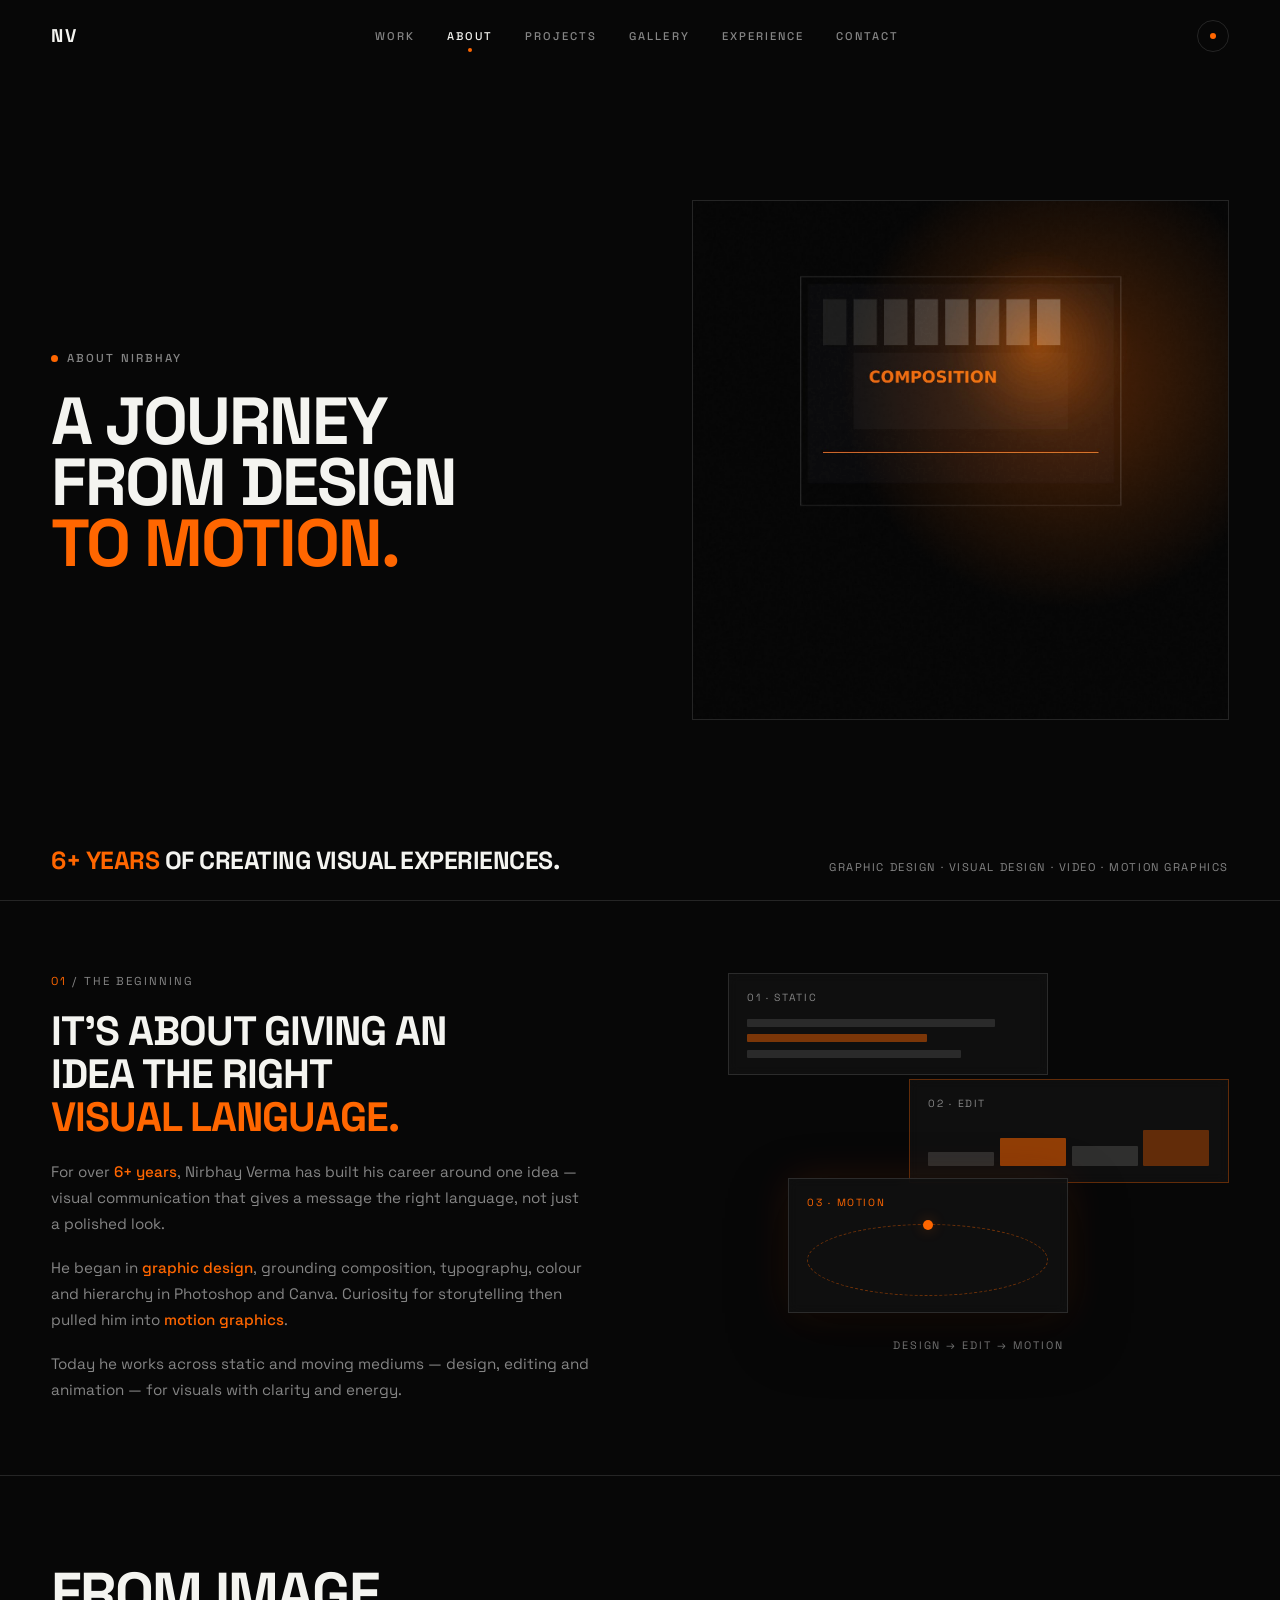
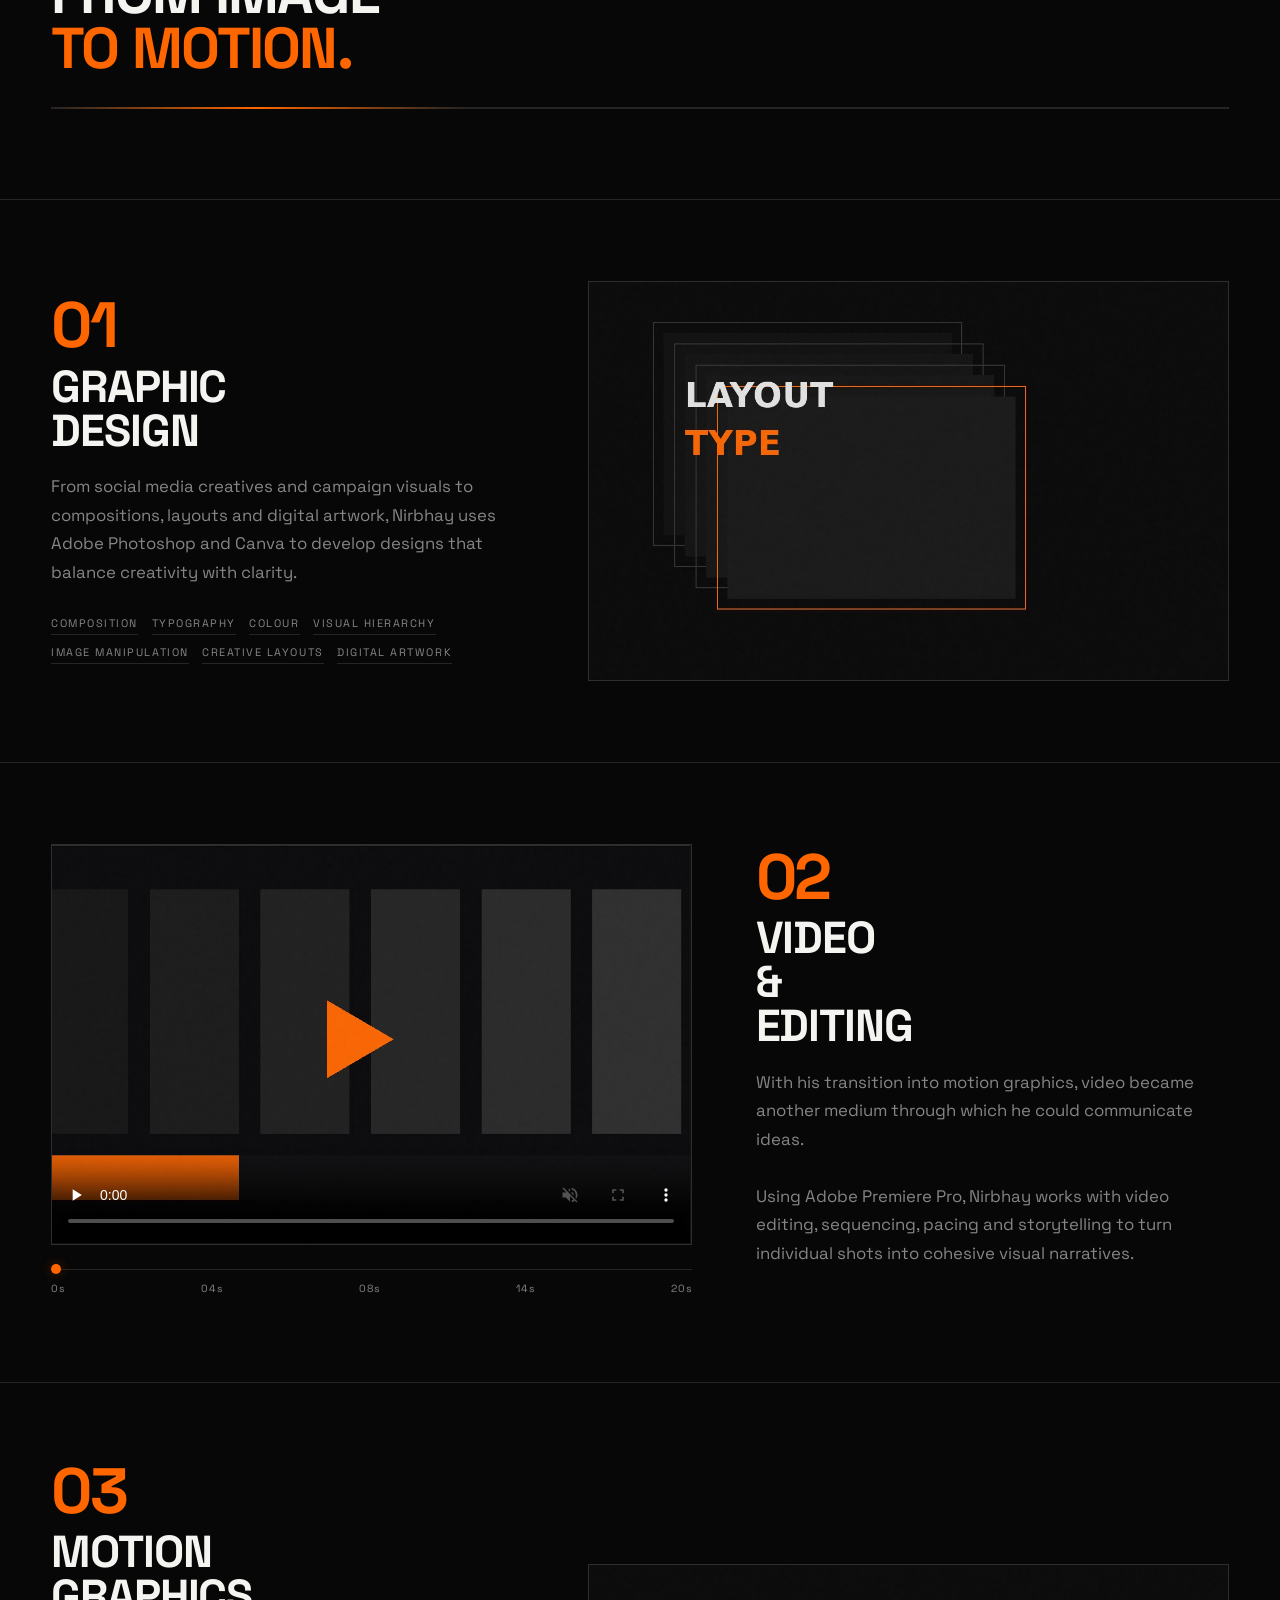
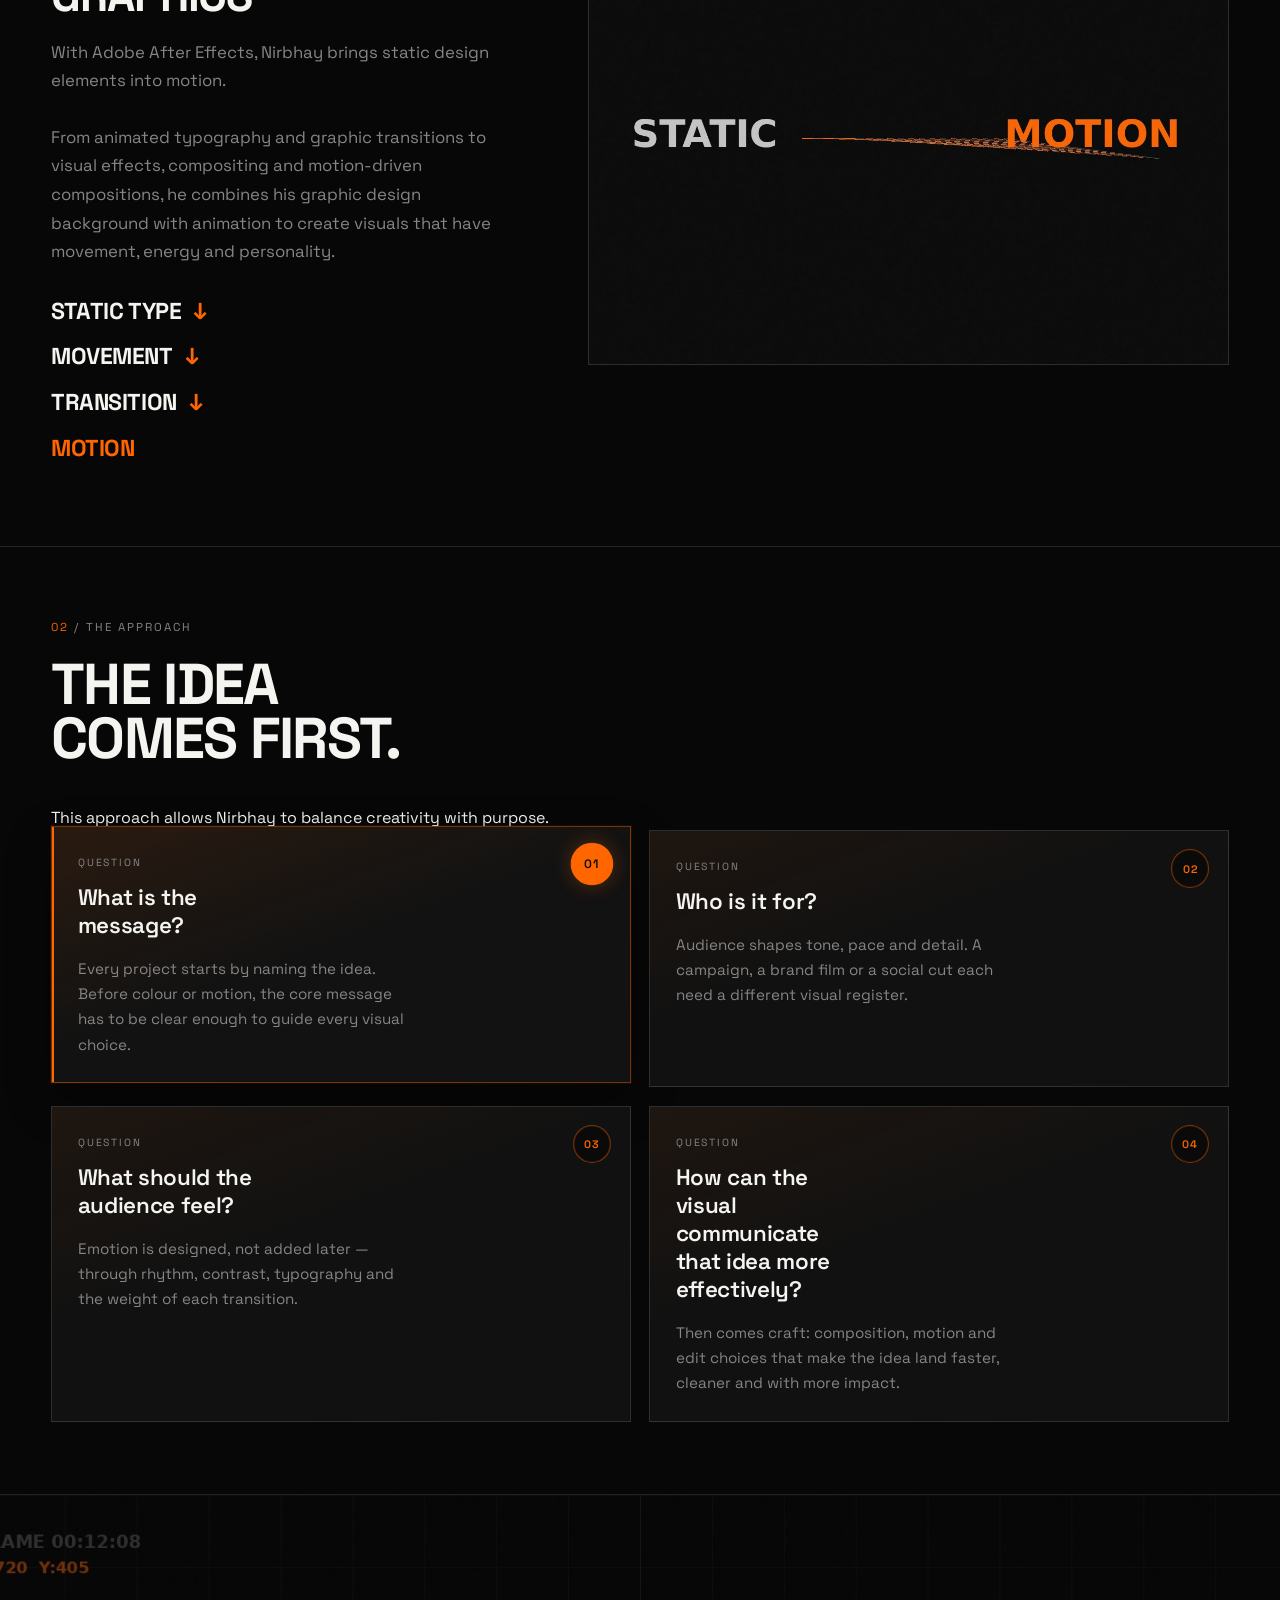
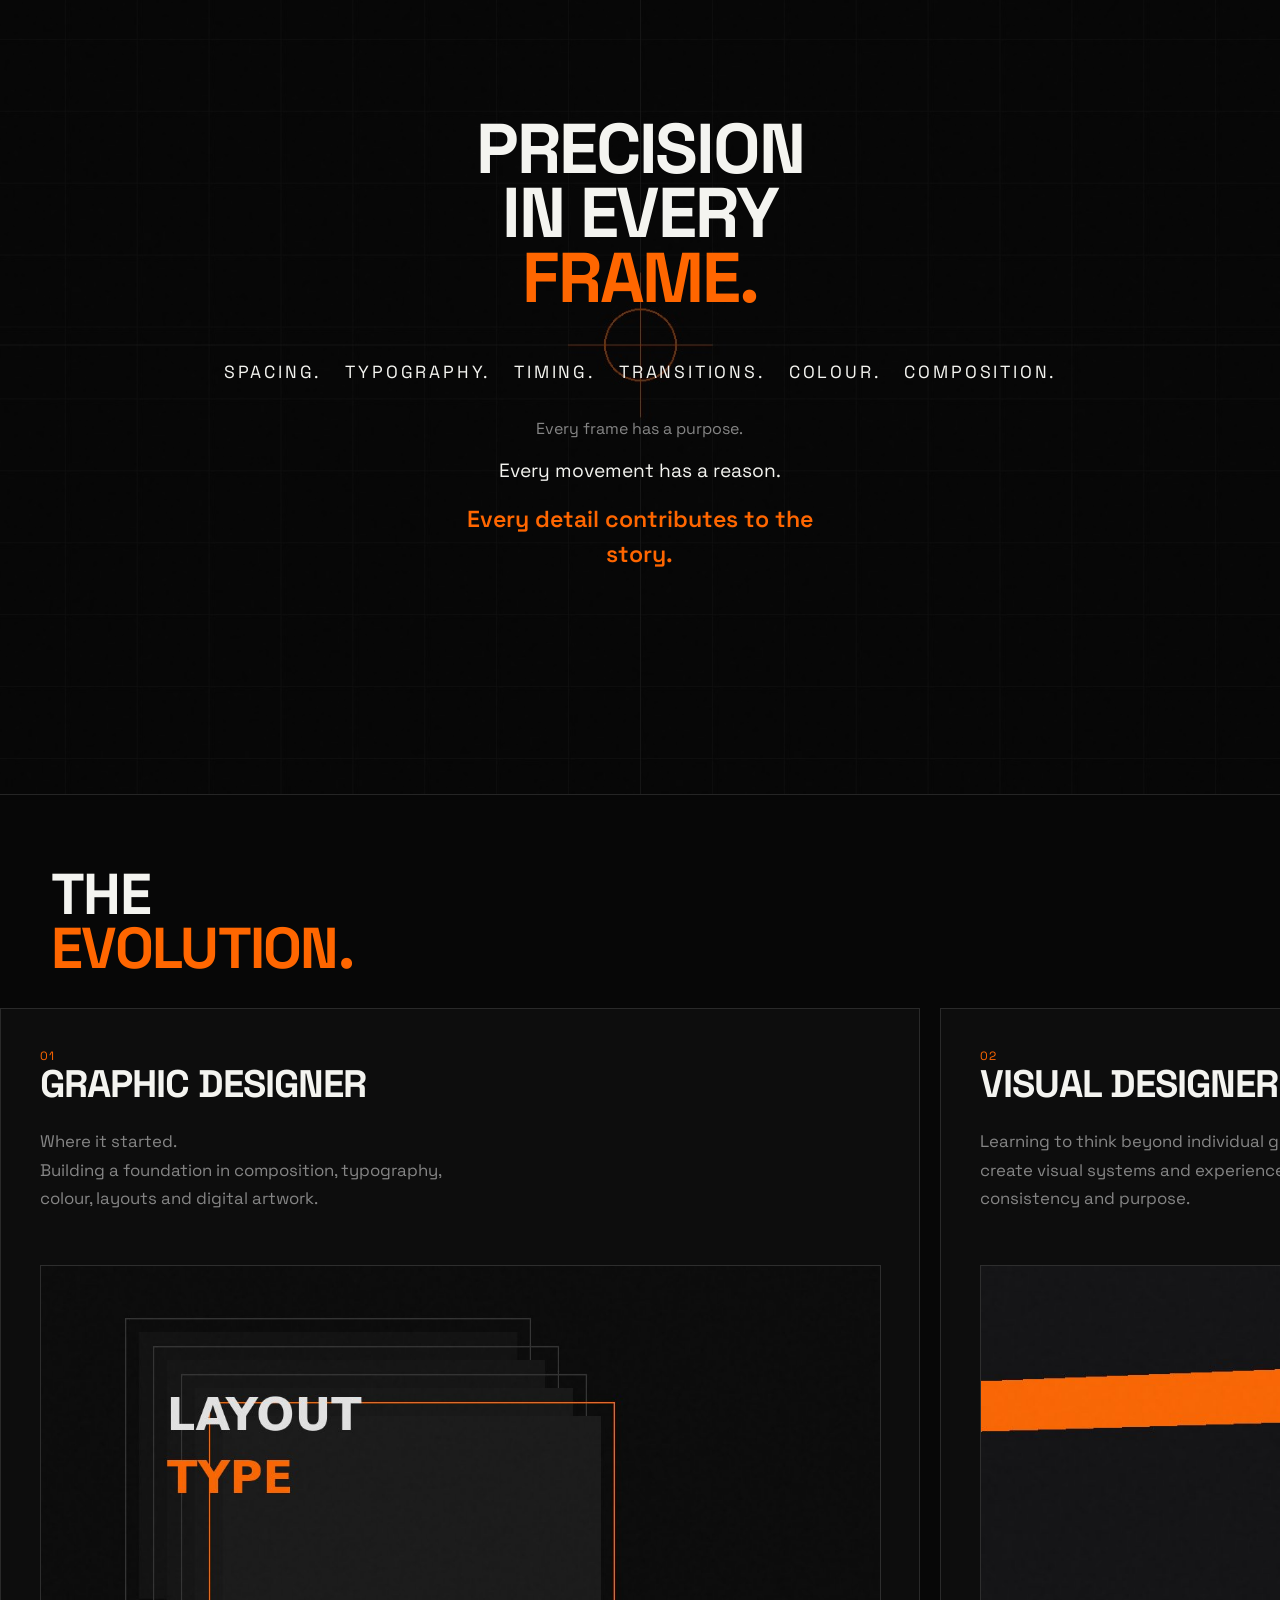
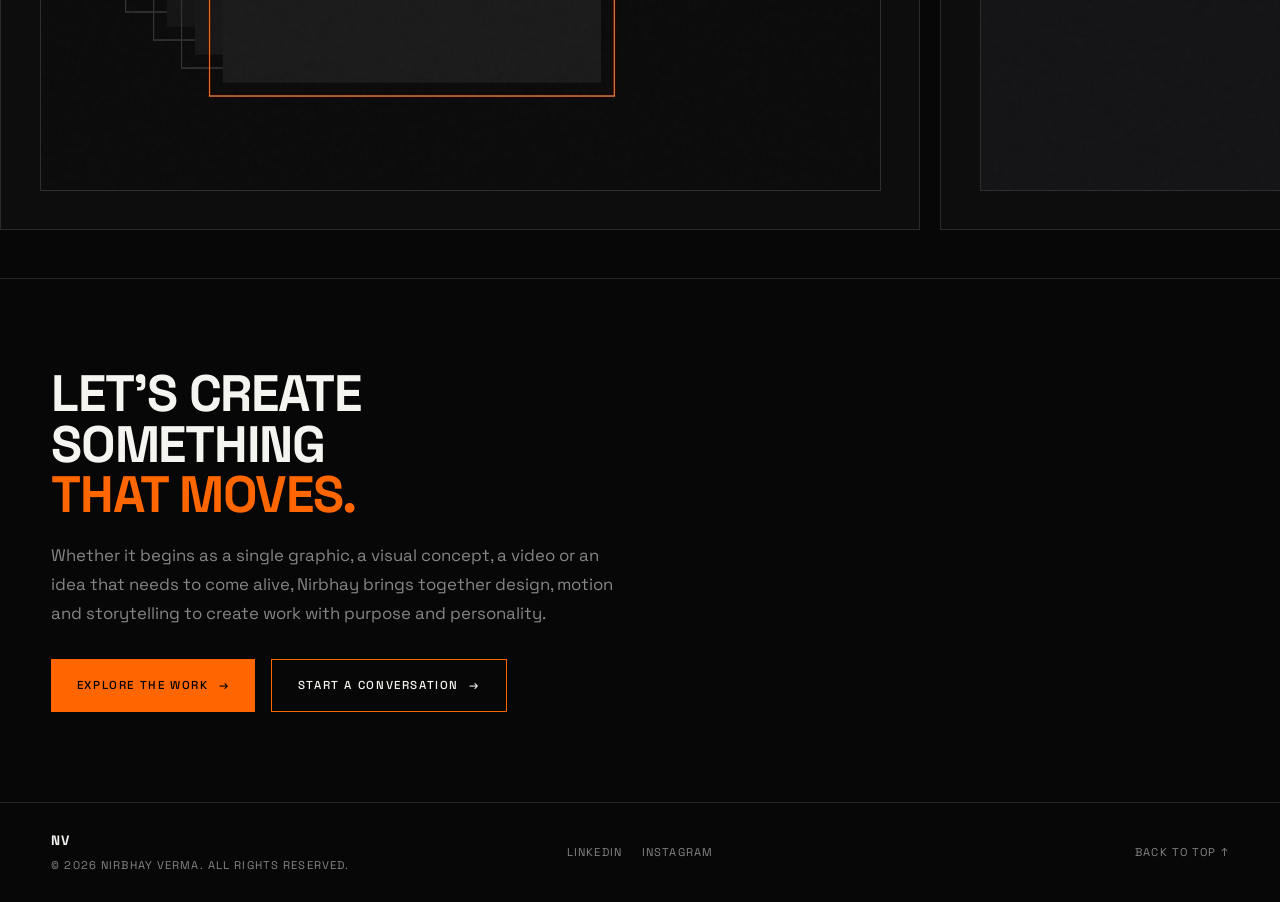
==== commit bfc02624: "Give the mobile nav a solid full-screen background The open menu was sized to the header, so its bac" ====
--- a/about.html
+++ b/about.html
@@ -2,14 +2,361 @@
 <html lang="en">
 <head>
   <meta charset="UTF-8">
-  <meta http-equiv="refresh" content="0; url=about/">
-  <link rel="canonical" href="about/">
-  <title>Redirecting…</title>
-  <script>
-    location.replace("about/" + location.search + location.hash);
-  </script>
+  <meta name="viewport" content="width=device-width, initial-scale=1.0">
+  <meta name="description" content="About Nirbhay Verma — a journey from graphic design to motion graphics. Visual storytelling across pixels and frames.">
+  <meta name="theme-color" content="#070707">
+  <link rel="icon" href="assets/icons/favicon.svg" type="image/svg+xml">
+  <title>About — Nirbhay Verma</title>
+  <link rel="preconnect" href="https://fonts.googleapis.com">
+  <link rel="preconnect" href="https://fonts.gstatic.com" crossorigin>
+  <link href="https://fonts.googleapis.com/css2?family=Space+Grotesk:wght@300;400;500;600;700&display=swap" rel="stylesheet">
+  <link rel="stylesheet" href="css/about.css">
+  <link rel="stylesheet" href="css/about-responsive.css">
+  <link rel="stylesheet" href="css/nav-mobile.css">
 </head>
 <body>
-  <p><a href="about/">Continue to About</a></p>
+  <div class="page-loader" aria-hidden="true">
+    <div class="page-loader__inner">
+      <div class="page-loader__logo">NV</div>
+      <p class="page-loader__meta">About <span>/ 01</span></p>
+    </div>
+  </div>
+
+  <div class="cursor" aria-hidden="true">
+    <span class="cursor__dot"></span>
+    <span class="cursor__ring"></span>
+    <span class="cursor__label">VIEW</span>
+  </div>
+
+  <header class="site-header" id="top">
+    <nav class="nav" aria-label="Primary">
+      <a href="index.html" class="nav__logo" aria-label="Nirbhay Verma home">NV</a>
+      <ul class="nav__links" id="nav-links">
+        <li><a href="index.html#work">Work</a></li>
+        <li><a href="about.html" class="is-active" aria-current="page">About</a></li>
+        <li><a href="projects.html">Projects</a></li>
+        <li><a href="gallery.html">Gallery</a></li>
+        <li><a href="index.html#experience">Experience</a></li>
+        <li><a href="index.html#contact">Contact</a></li>
+      </ul>
+      <div class="nav__actions">
+        <button class="nav__dot-btn" type="button" aria-label="Interaction" data-cursor="button"><span></span></button>
+        <button class="nav__menu-toggle" type="button" aria-expanded="false" aria-controls="nav-links" aria-label="Open menu">
+          <span class="nav__menu-icon" aria-hidden="true"><i></i><i></i><i></i></span>
+        </button>
+      </div>
+    </nav>
+  </header>
+
+  <main>
+    <!-- HERO -->
+    <section class="about-hero" aria-label="Introduction">
+      <div class="about-hero__grid">
+        <div>
+          <p class="section-label reveal-load" data-delay="1"><span class="dot" aria-hidden="true"></span> About Nirbhay</p>
+          <h1 class="about-hero__title reveal-load" data-delay="2">
+            A Journey<br>
+            From Design<br>
+            <span class="accent">To Motion.</span>
+          </h1>
+        </div>
+        <div class="about-hero__visual reveal-load" data-delay="3" data-cursor="view">
+          <img src="assets/images/about/hero-studio.jpg" alt="Dark editorial studio composition with orange light and design fragments" width="1400" height="1600" decoding="async">
+          <div class="about-hero__glow" aria-hidden="true"></div>
+        </div>
+      </div>
+      <div class="about-hero__stats reveal-load" data-delay="4">
+        <p class="about-hero__years">
+          <span class="accent">6+ Years</span>
+          of creating visual experiences.
+        </p>
+        <p class="about-hero__disciplines">Graphic Design · Visual Design · Video · Motion Graphics</p>
+      </div>
+    </section>
+
+    <!-- INTRODUCTION -->
+    <section class="about-intro">
+      <div class="container about-intro__grid reveal">
+        <div class="about-intro__copy">
+          <p class="chapter"><span>01</span> / The Beginning</p>
+          <p class="about-intro__statement">
+            It's about giving an idea the right <br><span class="accent">visual language.</span>
+          </p>
+          <div class="about-bio">
+            <p>
+              For over <strong>6+ years</strong>, Nirbhay Verma has built his career around one idea — visual communication that gives a message the right language, not just a polished look.
+            </p>
+            <p>
+              He began in <span class="accent">graphic design</span>, grounding composition, typography, colour and hierarchy in Photoshop and Canva. Curiosity for storytelling then pulled him into <span class="accent">motion graphics</span>.
+            </p>
+            <p>
+              Today he works across static and moving mediums — design, editing and animation — for visuals with clarity and energy.
+            </p>
+          </div>
+        </div>
+        <aside class="about-intro__visual" aria-hidden="true">
+          <div class="intro-graphic">
+            <div class="intro-graphic__frame intro-graphic__frame--a">
+              <span class="intro-graphic__label">01 · Static</span>
+              <div class="intro-graphic__blocks">
+                <span></span><span></span><span></span>
+              </div>
+            </div>
+            <div class="intro-graphic__frame intro-graphic__frame--b">
+              <span class="intro-graphic__label">02 · Edit</span>
+              <div class="intro-graphic__timeline">
+                <i></i><i></i><i></i><i></i>
+              </div>
+            </div>
+            <div class="intro-graphic__frame intro-graphic__frame--c">
+              <span class="intro-graphic__label">03 · Motion</span>
+              <div class="intro-graphic__orbit">
+                <span class="intro-graphic__dot"></span>
+              </div>
+            </div>
+            <p class="intro-graphic__caption">Design → Edit → Motion</p>
+          </div>
+        </aside>
+      </div>
+    </section>
+
+    <!-- FROM IMAGE TO MOTION -->
+    <section class="from-motion" aria-label="From image to motion">
+      <div class="container reveal">
+        <h2 class="from-motion__title">From Image<br><span class="accent">To Motion.</span></h2>
+        <div class="from-motion__track" aria-hidden="true"></div>
+      </div>
+    </section>
+
+    <!-- 01 GRAPHIC DESIGN -->
+    <section class="discipline" id="graphic-design">
+      <div class="container discipline__grid reveal">
+        <div>
+          <p class="discipline__num">01</p>
+          <h2 class="discipline__title">Graphic<br>Design</h2>
+          <p class="discipline__copy">
+            From social media creatives and campaign visuals to compositions, layouts and digital artwork, Nirbhay uses Adobe Photoshop and Canva to develop designs that balance creativity with clarity.
+          </p>
+          <div class="discipline__caps">
+            <span>Composition</span><span>Typography</span><span>Colour</span><span>Visual Hierarchy</span>
+            <span>Image Manipulation</span><span>Creative Layouts</span><span>Digital Artwork</span>
+          </div>
+        </div>
+        <div class="discipline__media" data-cursor="view">
+          <img src="assets/images/about/discipline-graphic.jpg" alt="Layered graphic design composition transforming through frames" width="1200" height="800" loading="lazy" decoding="async">
+        </div>
+      </div>
+    </section>
+
+    <!-- 02 VIDEO -->
+    <section class="discipline" id="video">
+      <div class="container discipline__grid discipline__grid--flip reveal">
+        <div>
+          <div class="discipline__media" data-cursor="view">
+            <video
+              poster="assets/images/about/discipline-video.jpg"
+              muted
+              playsinline
+              loop
+              preload="none"
+              controls
+              aria-label="Video editing placeholder"
+            >
+              <source src="assets/videos/showreel.mp4" type="video/mp4">
+            </video>
+          </div>
+          <div class="timeline-bar" aria-hidden="true" data-cursor="next">
+            <div class="timeline-bar__track"></div>
+            <div class="timeline-bar__playhead"></div>
+            <div class="timeline-bar__marks">
+              <span>0s</span><span>04s</span><span>08s</span><span>14s</span><span>20s</span>
+            </div>
+          </div>
+        </div>
+        <div>
+          <p class="discipline__num">02</p>
+          <h2 class="discipline__title">Video<br>&amp;<br>Editing</h2>
+          <p class="discipline__copy">
+            With his transition into motion graphics, video became another medium through which he could communicate ideas.
+          </p>
+          <p class="discipline__copy">
+            Using Adobe Premiere Pro, Nirbhay works with video editing, sequencing, pacing and storytelling to turn individual shots into cohesive visual narratives.
+          </p>
+        </div>
+      </div>
+    </section>
+
+    <!-- 03 MOTION -->
+    <section class="discipline" id="motion">
+      <div class="container discipline__grid reveal">
+        <div>
+          <p class="discipline__num">03</p>
+          <h2 class="discipline__title">Motion<br>Graphics</h2>
+          <p class="discipline__copy">
+            With Adobe After Effects, Nirbhay brings static design elements into motion.
+          </p>
+          <p class="discipline__copy">
+            From animated typography and graphic transitions to visual effects, compositing and motion-driven compositions, he combines his graphic design background with animation to create visuals that have movement, energy and personality.
+          </p>
+          <div class="motion-stack" aria-hidden="true">
+            <span>Static Type <span class="arrow">↓</span></span>
+            <span>Movement <span class="arrow">↓</span></span>
+            <span>Transition <span class="arrow">↓</span></span>
+            <span class="hl">Motion</span>
+          </div>
+        </div>
+        <div class="discipline__media" data-cursor="view">
+          <img src="assets/images/about/discipline-motion.jpg" alt="Static type transforming into motion with orange trails" width="1200" height="800" loading="lazy" decoding="async">
+        </div>
+      </div>
+    </section>
+
+    <!-- APPROACH -->
+    <section class="approach" id="approach">
+      <div class="container">
+        <div class="reveal">
+          <p class="chapter"><span>02</span> / The Approach</p>
+          <h2 class="approach__title">The Idea<br>Comes First.</h2>
+          
+          <p>
+            This approach allows Nirbhay to balance creativity with purpose.
+          </p>
+        </div>
+        <div class="questions" role="list">
+          <article class="question is-active" role="listitem" tabindex="0">
+            <span class="question__num" aria-hidden="true">01</span>
+            <p class="question__index">Question</p>
+            <h3 class="question__title">What is the message?</h3>
+            <p class="question__body">Every project starts by naming the idea. Before colour or motion, the core message has to be clear enough to guide every visual choice.</p>
+          </article>
+          <article class="question" role="listitem" tabindex="0">
+            <span class="question__num" aria-hidden="true">02</span>
+            <p class="question__index">Question</p>
+            <h3 class="question__title">Who is it for?</h3>
+            <p class="question__body">Audience shapes tone, pace and detail. A campaign, a brand film or a social cut each need a different visual register.</p>
+          </article>
+          <article class="question" role="listitem" tabindex="0">
+            <span class="question__num" aria-hidden="true">03</span>
+            <p class="question__index">Question</p>
+            <h3 class="question__title">What should the audience feel?</h3>
+            <p class="question__body">Emotion is designed, not added later — through rhythm, contrast, typography and the weight of each transition.</p>
+          </article>
+          <article class="question" role="listitem" tabindex="0">
+            <span class="question__num" aria-hidden="true">04</span>
+            <p class="question__index">Question</p>
+            <h3 class="question__title">How can the visual communicate that idea more effectively?</h3>
+            <p class="question__body">Then comes craft: composition, motion and edit choices that make the idea land faster, cleaner and with more impact.</p>
+          </article>
+        </div>
+      </div>
+    </section>
+
+    <!-- PRECISION -->
+    <section class="precision" aria-label="Precision in every frame">
+      <img class="precision__bg" src="assets/images/about/precision-board.jpg" alt="" aria-hidden="true" loading="lazy" decoding="async">
+      <div class="precision__content">
+        <h2 class="precision__title">Precision<br>In Every<br><span class="accent">Frame.</span></h2>
+        <div class="detail-words" aria-label="Craft principles">
+          <span>Spacing.</span>
+          <span>Typography.</span>
+          <span>Timing.</span>
+          <span>Transitions.</span>
+          <span>Colour.</span>
+          <span>Composition.</span>
+        </div>
+        <div class="detail-lines">
+          <p>Every frame has a purpose.</p>
+          <p>Every movement has a reason.</p>
+          <p>Every detail contributes to the story.</p>
+        </div>
+      </div>
+    </section>
+
+    <!-- EVOLUTION -->
+    <section class="evolution" id="evolution" aria-label="Creative evolution">
+      <h2 class="evolution__title reveal">The<br><span class="accent">Evolution.</span></h2>
+      <div class="evolution__scroller" data-cursor="next">
+        <article class="evolution__stage">
+          <div>
+            <p class="evolution__stage-num">01</p>
+            <h3 class="evolution__stage-title">Graphic Designer</h3>
+          </div>
+          <div class="evolution__stage-copy">
+            <p>Where it started.</p>
+            <p>Building a foundation in composition, typography, colour, layouts and digital artwork.</p>
+          </div>
+          <div class="evolution__stage-media">
+            <img src="assets/images/about/discipline-graphic.jpg" alt="Graphic design foundation visual" width="1200" height="800" loading="lazy" decoding="async">
+          </div>
+        </article>
+        <article class="evolution__stage">
+          <div>
+            <p class="evolution__stage-num">02</p>
+            <h3 class="evolution__stage-title">Visual Designer</h3>
+          </div>
+          <div class="evolution__stage-copy">
+            <p>Learning to think beyond individual graphics and create visual systems and experiences with consistency and purpose.</p>
+          </div>
+          <div class="evolution__stage-media">
+            <img src="assets/images/about/portrait-editorial.jpg" alt="Visual systems and editorial design" width="1000" height="1300" loading="lazy" decoding="async">
+          </div>
+        </article>
+        <article class="evolution__stage">
+          <div>
+            <p class="evolution__stage-num">03</p>
+            <h3 class="evolution__stage-title">Motion Graphics Artist</h3>
+          </div>
+          <div class="evolution__stage-copy">
+            <p>Bringing design into movement through animation, editing, transitions, visual effects and storytelling.</p>
+          </div>
+          <div class="evolution__stage-media">
+            <img src="assets/images/about/discipline-motion.jpg" alt="Motion graphics transformation" width="1200" height="800" loading="lazy" decoding="async">
+          </div>
+        </article>
+        <article class="evolution__stage evolution__stage--today">
+          <div>
+            <p class="evolution__stage-num">04</p>
+            <h3 class="evolution__stage-title">Today</h3>
+          </div>
+          <div class="evolution__stage-copy">
+            <p>A multidisciplinary visual creative working across graphic design, video editing and motion graphics, continuously exploring new techniques, styles and ways of communicating through visuals.</p>
+          </div>
+          <div class="evolution__stage-media">
+            <img src="assets/images/about/hero-studio.jpg" alt="Current multidisciplinary creative practice" width="1400" height="1600" loading="lazy" decoding="async">
+          </div>
+        </article>
+      </div>
+    </section>
+
+    <!-- CTA -->
+    <section class="about-cta">
+      <div class="container reveal">
+        <h2 class="about-cta__title">Let's Create<br>Something<br><span class="accent">That Moves.</span></h2>
+        <p class="about-cta__copy">
+          Whether it begins as a single graphic, a visual concept, a video or an idea that needs to come alive, Nirbhay brings together design, motion and storytelling to create work with purpose and personality.
+        </p>
+        <div class="about-cta__actions">
+          <a class="btn-primary" href="index.html#work" data-cursor="button">Explore the Work <span class="arrow" aria-hidden="true">→</span></a>
+          <a class="btn-secondary" href="mailto:hello@nirbhayverma.com" data-cursor="button">Start a Conversation <span class="arrow" aria-hidden="true">→</span></a>
+        </div>
+      </div>
+    </section>
+  </main>
+
+  <footer class="site-footer">
+    <div class="site-footer__grid">
+      <div class="site-footer__brand">
+        <strong>NV</strong>
+        <span>© 2026 Nirbhay Verma. All Rights Reserved.</span>
+      </div>
+      <ul class="site-footer__social">
+        <li><a href="https://linkedin.com" target="_blank" rel="noopener noreferrer">LinkedIn</a></li>
+        <li><a href="https://instagram.com" target="_blank" rel="noopener noreferrer">Instagram</a></li>
+      </ul>
+      <a href="#top" class="site-footer__top" data-cursor="button">Back to Top <span aria-hidden="true">↑</span></a>
+    </div>
+  </footer>
+
+  <script src="js/about.js" defer></script>
 </body>
 </html>
--- a/css/about.css
+++ b/css/about.css
@@ -0,0 +1,722 @@
+/* ==========================================================================
+   About page — Nirbhay Verma journey
+   ========================================================================== */
+
+:root {
+  --bg: #070707;
+  --bg-secondary: #0d0d0d;
+  --surface: #111111;
+  --surface-light: #171717;
+  --text: #f4f4f0;
+  --text-muted: #858585;
+  --border: rgba(255, 255, 255, 0.12);
+  --accent: #ff6600;
+  --accent-soft: rgba(255, 102, 0, 0.12);
+  --accent-glow: rgba(255, 102, 0, 0.3);
+  --font: "Space Grotesk", system-ui, sans-serif;
+  --max: 1440px;
+  --pad-x: clamp(1.25rem, 4vw, 4rem);
+  --header-h: 4.5rem;
+  --ease: cubic-bezier(0.22, 1, 0.36, 1);
+  --ease-out: cubic-bezier(0.16, 1, 0.3, 1);
+  --focus: 0 0 0 2px var(--bg), 0 0 0 4px var(--accent);
+}
+
+*, *::before, *::after { box-sizing: border-box; margin: 0; padding: 0; }
+html { scroll-behavior: smooth; overflow-x: clip; max-width: 100%; }
+body {
+  font-family: var(--font);
+  background: var(--bg);
+  color: var(--text);
+  line-height: 1.5;
+  -webkit-font-smoothing: antialiased;
+  overflow-x: clip;
+  max-width: 100%;
+}
+body.has-custom-cursor,
+body.has-custom-cursor a,
+body.has-custom-cursor button,
+body.has-custom-cursor [data-cursor] { cursor: none; }
+
+img, video, svg { display: block; max-width: 100%; height: auto; }
+a { color: inherit; text-decoration: none; }
+button { font: inherit; color: inherit; background: none; border: none; cursor: pointer; }
+ul, ol { list-style: none; }
+:focus-visible { outline: none; box-shadow: var(--focus); }
+.accent { color: var(--accent); }
+.container { width: min(100% - (var(--pad-x) * 2), var(--max)); margin-inline: auto; }
+
+/* Cursor */
+.cursor {
+  position: fixed; inset: 0 auto auto 0; width: 0; height: 0;
+  pointer-events: none; z-index: 10000; opacity: 0; display: none;
+}
+body.has-custom-cursor .cursor { display: block; }
+.cursor.is-active { opacity: 1; }
+.cursor__dot, .cursor__ring {
+  position: absolute; top: 0; left: 0; border-radius: 50%;
+  transform: translate(-50%, -50%);
+}
+.cursor__dot { width: 5px; height: 5px; background: var(--accent); }
+.cursor__ring {
+  width: 36px; height: 36px; border: 1px solid rgba(244, 244, 240, 0.5);
+  transition: width .35s var(--ease), height .35s var(--ease), background .35s var(--ease), border-color .35s var(--ease);
+}
+.cursor__label {
+  position: absolute; top: 0; left: 0; transform: translate(-50%, -50%);
+  font-size: .62rem; font-weight: 600; letter-spacing: .16em; text-transform: uppercase;
+  color: var(--bg); opacity: 0;
+}
+.cursor.is-button .cursor__ring { width: 48px; height: 48px; background: var(--accent); border-color: var(--accent); }
+.cursor.is-button .cursor__dot { opacity: 0; }
+.cursor.is-view .cursor__ring,
+.cursor.is-explore .cursor__ring,
+.cursor.is-next .cursor__ring {
+  width: 72px; height: 72px; background: var(--accent); border-color: var(--accent);
+}
+.cursor.is-view .cursor__dot,
+.cursor.is-explore .cursor__dot,
+.cursor.is-next .cursor__dot { opacity: 0; }
+.cursor.is-view .cursor__label,
+.cursor.is-explore .cursor__label,
+.cursor.is-next .cursor__label { opacity: 1; }
+
+/* Loader */
+.page-loader {
+  position: fixed; inset: 0; z-index: 20000; background: var(--bg);
+  display: grid; place-items: center;
+  transition: opacity .5s ease, visibility .5s ease;
+}
+.page-loader.is-done { opacity: 0; visibility: hidden; pointer-events: none; }
+.page-loader__inner { text-align: center; }
+.page-loader__logo {
+  font-size: 1.5rem; font-weight: 700; letter-spacing: .12em;
+  opacity: 0; animation: fadeUp .5s var(--ease-out) .1s forwards;
+}
+.page-loader__meta {
+  margin-top: .85rem; font-size: .7rem; letter-spacing: .2em; text-transform: uppercase; color: var(--text-muted);
+  opacity: 0; animation: fadeUp .5s var(--ease-out) .35s forwards;
+}
+.page-loader__meta span { color: var(--accent); }
+
+/* Header */
+.site-header {
+  position: fixed; top: 0; left: 0; right: 0; z-index: 1000; height: var(--header-h);
+  border-bottom: 1px solid transparent;
+  opacity: 1; transform: none;
+  transition: opacity .7s var(--ease-out), background .35s ease, backdrop-filter .35s ease, border-color .35s ease;
+}
+.site-header.is-ready { opacity: 1; transform: none; }
+.site-header.is-scrolled {
+  background: rgba(7, 7, 7, .82); backdrop-filter: blur(12px); -webkit-backdrop-filter: blur(12px);
+  border-bottom-color: var(--border);
+}
+.nav {
+  width: min(100% - (var(--pad-x) * 2), var(--max)); margin-inline: auto; height: 100%;
+  display: grid; grid-template-columns: auto 1fr auto; align-items: center; gap: 1.5rem;
+}
+.nav__logo { font-size: 1.15rem; font-weight: 700; letter-spacing: .08em; z-index: 2; }
+.nav__links { display: flex; justify-content: center; gap: clamp(1.25rem, 2.5vw, 2.5rem); }
+.nav__links a {
+  position: relative; font-size: .7rem; font-weight: 500; letter-spacing: .18em;
+  text-transform: uppercase; color: var(--text-muted); padding: .4rem 0; transition: color .3s ease;
+}
+.nav__links a:hover, .nav__links a.is-active { color: var(--text); }
+.nav__links a::after {
+  content: ""; position: absolute; left: 50%; bottom: -.15rem; width: 4px; height: 4px;
+  border-radius: 50%; background: var(--accent); transform: translateX(-50%) scale(0); transition: transform .3s var(--ease);
+}
+.nav__links a.is-active::after, .nav__links a:hover::after { transform: translateX(-50%) scale(1); }
+.nav__actions { display: flex; align-items: center; gap: 1rem; justify-self: end; }
+.nav__dot-btn {
+  width: 2rem; height: 2rem; border: 1px solid var(--border); border-radius: 50%;
+  display: grid; place-items: center;
+}
+.nav__dot-btn span { width: 6px; height: 6px; border-radius: 50%; background: var(--accent); }
+.nav__menu-toggle { display: none; font-size: .7rem; letter-spacing: .18em; text-transform: uppercase; }
+
+/* Shared */
+.section-label {
+  display: inline-flex; align-items: center; gap: .55rem;
+  font-size: .72rem; font-weight: 500; letter-spacing: .18em; text-transform: uppercase;
+  color: var(--text-muted); margin-bottom: 1.5rem;
+}
+.section-label .dot { width: .45rem; height: .45rem; border-radius: 50%; background: var(--accent); }
+.chapter {
+  font-size: .72rem; letter-spacing: .18em; text-transform: uppercase; color: var(--text-muted); margin-bottom: 1.25rem;
+}
+.chapter span { color: var(--accent); }
+
+.reveal {
+  opacity: 0; transform: translateY(40px);
+  transition: opacity .9s var(--ease-out), transform .9s var(--ease-out);
+}
+.reveal.is-visible { opacity: 1; transform: none; }
+.reveal-load {
+  opacity: 0; transform: translateY(28px);
+  transition: opacity .8s var(--ease-out), transform .8s var(--ease-out);
+}
+.reveal-load.is-in { opacity: 1; transform: none; }
+.reveal-load[data-delay="1"] { transition-delay: .15s; }
+.reveal-load[data-delay="2"] { transition-delay: .3s; }
+.reveal-load[data-delay="3"] { transition-delay: .45s; }
+.reveal-load[data-delay="4"] { transition-delay: .6s; }
+
+/* Hero */
+.about-hero {
+  min-height: 100vh; max-height: 100vh; padding: calc(var(--header-h) + 1.25rem) var(--pad-x) 1.5rem;
+  display: flex; flex-direction: column; justify-content: center; position: relative;
+  box-sizing: border-box; overflow: hidden;
+}
+.about-hero__grid {
+  width: min(100%, var(--max)); margin-inline: auto;
+  display: grid; grid-template-columns: minmax(0, 1.05fr) minmax(0, .95fr);
+  gap: clamp(1.5rem, 4vw, 3rem); align-items: center; flex: 1; min-height: 0;
+}
+.about-hero__title {
+  font-size: clamp(2.4rem, 5.2vw, 4.25rem); font-weight: 700; line-height: .92;
+  letter-spacing: -.03em; text-transform: uppercase; margin-bottom: 0;
+}
+.about-hero__visual {
+  position: relative; overflow: hidden; border: 1px solid var(--border);
+  aspect-ratio: 4/5; max-height: min(58vh, 520px); justify-self: end; width: 100%;
+}
+.about-hero__visual img {
+  width: 100%; height: 100%; object-fit: cover;
+  filter: contrast(1.05) saturate(.9);
+}
+.about-hero__glow {
+  position: absolute; inset: 0;
+  background: radial-gradient(circle at 70% 35%, var(--accent-glow), transparent 45%);
+  mix-blend-mode: screen; pointer-events: none; animation: pulseGlow 6s ease-in-out infinite alternate;
+}
+.about-hero__stats {
+  width: min(100%, var(--max)); margin: 1.25rem auto 0;
+  display: flex; justify-content: space-between; gap: 1.5rem; align-items: end; flex-wrap: wrap;
+  flex-shrink: 0;
+}
+.about-hero__years {
+  font-size: clamp(1.15rem, 2vw, 1.55rem); font-weight: 700; line-height: 1.15;
+  letter-spacing: -.02em; text-transform: uppercase;
+}
+.about-hero__years .accent { display: inline; font-size: inherit; color: var(--accent); }
+.about-hero__disciplines {
+  font-size: .7rem; letter-spacing: .14em; text-transform: uppercase; color: var(--text-muted);
+}
+
+/* Intro */
+.about-intro {
+  padding: clamp(3.5rem, 8vh, 6rem) 0;
+  border-top: 1px solid var(--border);
+}
+.about-intro__grid {
+  display: grid; grid-template-columns: minmax(0, 1.1fr) minmax(0, .9fr);
+  gap: clamp(2rem, 5vw, 4rem); align-items: start;
+}
+.about-intro__statement {
+  font-size: clamp(1.75rem, 3.2vw, 2.75rem); font-weight: 700; line-height: 1.05;
+  letter-spacing: -.025em; text-transform: uppercase; max-width: 18ch; margin-bottom: 1.25rem;
+}
+.about-intro__statement-b {
+  font-size: clamp(1.35rem, 2.4vw, 2rem); font-weight: 600; line-height: 1.15;
+  letter-spacing: -.02em; text-transform: uppercase; max-width: 22ch;
+  color: var(--text-muted); margin-bottom: 2rem;
+}
+.about-bio {
+  display: grid; gap: 1.15rem; max-width: 54ch;
+}
+.about-bio p {
+  color: var(--text-muted); font-size: clamp(.95rem, 1.1vw, 1.05rem); line-height: 1.7;
+}
+.about-bio strong, .about-bio .accent { color: var(--accent); font-weight: 500; }
+
+/* Intro graphic */
+.about-intro__visual { position: sticky; top: calc(var(--header-h) + 1.5rem); }
+.intro-graphic {
+  position: relative; min-height: 380px; padding: 1.5rem 0 1rem;
+}
+.intro-graphic__frame {
+  position: absolute; border: 1px solid var(--border); background: rgba(17, 17, 17, .85);
+  backdrop-filter: blur(6px); padding: 1rem 1.15rem; width: min(78%, 320px);
+  transition: transform .5s var(--ease), border-color .4s ease;
+}
+.intro-graphic__frame--a {
+  top: 0; left: 0; z-index: 1;
+  animation: introFloat 7s ease-in-out infinite;
+}
+.intro-graphic__frame--b {
+  top: 28%; right: 0; z-index: 2; border-color: rgba(255, 102, 0, .35);
+  animation: introFloat 8s ease-in-out .4s infinite reverse;
+}
+.intro-graphic__frame--c {
+  bottom: 2.5rem; left: 12%; z-index: 3; width: min(72%, 280px);
+  box-shadow: 0 20px 60px rgba(0, 0, 0, .45), 0 0 40px var(--accent-soft);
+  animation: introFloat 6.5s ease-in-out .8s infinite;
+}
+.intro-graphic__label {
+  display: block; font-size: .65rem; letter-spacing: .16em; text-transform: uppercase;
+  color: var(--text-muted); margin-bottom: .85rem;
+}
+.intro-graphic__frame--c .intro-graphic__label { color: var(--accent); }
+.intro-graphic__blocks {
+  display: grid; gap: .45rem;
+}
+.intro-graphic__blocks span {
+  display: block; height: 8px; background: rgba(244, 244, 240, .12); border-radius: 1px;
+}
+.intro-graphic__blocks span:nth-child(1) { width: 88%; }
+.intro-graphic__blocks span:nth-child(2) { width: 64%; background: rgba(255, 102, 0, .45); }
+.intro-graphic__blocks span:nth-child(3) { width: 76%; }
+.intro-graphic__timeline {
+  display: flex; gap: .35rem; align-items: flex-end; height: 2.5rem;
+}
+.intro-graphic__timeline i {
+  display: block; flex: 1; background: rgba(244, 244, 240, .14); border-radius: 1px;
+}
+.intro-graphic__timeline i:nth-child(1) { height: 35%; }
+.intro-graphic__timeline i:nth-child(2) { height: 70%; background: rgba(255, 102, 0, .55); }
+.intro-graphic__timeline i:nth-child(3) { height: 48%; }
+.intro-graphic__timeline i:nth-child(4) { height: 90%; background: rgba(255, 102, 0, .35); }
+.intro-graphic__orbit {
+  position: relative; height: 4.5rem; border-radius: 50%;
+  border: 1px dashed rgba(255, 102, 0, .4);
+  animation: spinSlow 12s linear infinite;
+}
+.intro-graphic__dot {
+  position: absolute; top: -5px; left: 50%; width: 10px; height: 10px;
+  margin-left: -5px; border-radius: 50%; background: var(--accent);
+  box-shadow: 0 0 14px var(--accent-glow);
+}
+.intro-graphic__caption {
+  position: absolute; bottom: 0; left: 0; right: 0;
+  font-size: .68rem; letter-spacing: .18em; text-transform: uppercase;
+  color: var(--text-muted); text-align: center;
+}
+@keyframes introFloat {
+  0%, 100% { transform: translateY(0); }
+  50% { transform: translateY(-8px); }
+}
+@keyframes spinSlow {
+  to { transform: rotate(360deg); }
+}
+
+/* Transition */
+.from-motion {
+  padding: clamp(4rem, 10vh, 7rem) 0; border-top: 1px solid var(--border);
+  position: relative; overflow: hidden;
+}
+.from-motion__title {
+  font-size: clamp(2.2rem, 4.5vw, 3.75rem); font-weight: 700; line-height: .95;
+  letter-spacing: -.03em; text-transform: uppercase; margin-bottom: 2rem;
+}
+.from-motion__track {
+  position: relative; height: 2px; background: var(--border); overflow: hidden;
+}
+.from-motion__track::after {
+  content: ""; position: absolute; inset: 0 auto 0 0; width: 35%;
+  background: linear-gradient(90deg, transparent, var(--accent), transparent);
+  animation: trackSweep 4s ease-in-out infinite;
+}
+
+/* Disciplines */
+.discipline {
+  border-top: 1px solid var(--border);
+  padding: clamp(4rem, 9vh, 6.5rem) 0;
+}
+.discipline__grid {
+  display: grid; grid-template-columns: minmax(0, .85fr) minmax(0, 1.15fr);
+  gap: clamp(2rem, 5vw, 4rem); align-items: center;
+}
+.discipline__grid--flip { grid-template-columns: minmax(0, 1.15fr) minmax(0, .85fr); }
+.discipline__num {
+  font-size: clamp(2.5rem, 5vw, 4rem); font-weight: 700; line-height: .85;
+  letter-spacing: -.04em; color: var(--accent); margin-bottom: .75rem;
+}
+.discipline__title {
+  font-size: clamp(1.85rem, 3.5vw, 3rem); font-weight: 700; line-height: .98;
+  letter-spacing: -.025em; text-transform: uppercase; margin-bottom: 1.25rem;
+}
+.discipline__copy {
+  color: var(--text-muted); font-size: 1.05rem; line-height: 1.7; max-width: 42ch; margin-bottom: 1.75rem;
+}
+.discipline__caps {
+  display: flex; flex-wrap: wrap; gap: .55rem .85rem;
+}
+.discipline__caps span {
+  font-size: .68rem; letter-spacing: .14em; text-transform: uppercase;
+  color: var(--text-muted); border-bottom: 1px solid var(--border); padding-bottom: .2rem;
+}
+.discipline__media {
+  position: relative; border: 1px solid var(--border); overflow: hidden; background: var(--surface);
+  aspect-ratio: 16/10;
+}
+.discipline__media img, .discipline__media video {
+  width: 100%; height: 100%; object-fit: cover;
+}
+.timeline-bar {
+  margin-top: 1rem; position: relative; height: 2.5rem;
+}
+.timeline-bar__track {
+  position: absolute; left: 0; right: 0; top: .55rem; height: 1px; background: var(--border);
+}
+.timeline-bar__marks {
+  display: flex; justify-content: space-between; font-size: .65rem;
+  letter-spacing: .08em; color: var(--text-muted); padding-top: 1.25rem;
+}
+.timeline-bar__playhead {
+  position: absolute; top: .2rem; left: 0; width: 10px; height: 10px;
+  border-radius: 50%; background: var(--accent); box-shadow: 0 0 12px var(--accent-glow);
+  animation: playhead 8s linear infinite;
+}
+.motion-stack {
+  display: grid; gap: .7rem; font-size: clamp(1rem, 1.8vw, 1.45rem);
+  font-weight: 700; letter-spacing: -.02em; text-transform: uppercase;
+}
+.motion-stack span { display: flex; align-items: center; gap: .75rem; }
+.motion-stack .arrow { color: var(--accent); }
+.motion-stack .hl { color: var(--accent); }
+
+/* Approach / questions */
+.approach {
+  border-top: 1px solid var(--border);
+  padding: clamp(3.5rem, 8vh, 6rem) 0;
+}
+.approach__title {
+  font-size: clamp(2.2rem, 4.5vw, 3.75rem); font-weight: 700; line-height: .95;
+  letter-spacing: -.03em; text-transform: uppercase; margin-bottom: 2.5rem;
+}
+.questions {
+  display: grid;
+  grid-template-columns: repeat(2, minmax(0, 1fr));
+  gap: 1.15rem;
+}
+.question {
+  position: relative;
+  min-height: 100%;
+  padding: 1.75rem 1.6rem 1.6rem;
+  background:
+    linear-gradient(160deg, rgba(255, 102, 0, .06), transparent 42%),
+    var(--surface);
+  border: 1px solid var(--border);
+  color: var(--text);
+  overflow: hidden;
+  transition:
+    border-color .35s ease,
+    transform .4s var(--ease),
+    box-shadow .4s ease,
+    background .35s ease;
+}
+.question::before {
+  content: "";
+  position: absolute;
+  inset: 0 auto 0 0;
+  width: 2px;
+  background: transparent;
+  transition: background .35s ease;
+}
+.question:hover,
+.question:focus-visible,
+.question.is-active {
+  border-color: rgba(255, 102, 0, .4);
+  transform: translateY(-4px);
+  box-shadow: 0 18px 40px rgba(0, 0, 0, .35), 0 0 0 1px rgba(255, 102, 0, .08);
+  background:
+    linear-gradient(160deg, rgba(255, 102, 0, .1), transparent 48%),
+    #121212;
+}
+.question:hover::before,
+.question:focus-visible::before,
+.question.is-active::before {
+  background: var(--accent);
+}
+.question__num {
+  position: absolute;
+  top: 1.15rem;
+  right: 1.15rem;
+  width: 2.4rem;
+  height: 2.4rem;
+  border-radius: 50%;
+  display: grid;
+  place-items: center;
+  font-size: .68rem;
+  font-weight: 600;
+  letter-spacing: .08em;
+  color: var(--accent);
+  border: 1px solid rgba(255, 102, 0, .45);
+  background: rgba(7, 7, 7, .55);
+  box-shadow: inset 0 0 0 1px rgba(255, 102, 0, .08);
+  transform-origin: center;
+  transition:
+    transform .35s var(--ease),
+    background .3s ease,
+    border-color .3s ease,
+    color .3s ease,
+    box-shadow .35s ease;
+  z-index: 2;
+}
+.question__num:hover {
+  transform: scale(1.28);
+  background: var(--accent);
+  color: #070707;
+  border-color: var(--accent);
+  box-shadow: 0 0 26px var(--accent-glow);
+}
+.question:hover .question__num,
+.question:focus-visible .question__num,
+.question.is-active .question__num {
+  transform: scale(1.12);
+  background: var(--accent);
+  color: #070707;
+  border-color: var(--accent);
+  box-shadow: 0 0 18px var(--accent-glow);
+}
+.question:hover .question__num:hover {
+  transform: scale(1.28);
+  box-shadow: 0 0 26px var(--accent-glow);
+}
+.question__index {
+  font-size: .65rem;
+  letter-spacing: .18em;
+  text-transform: uppercase;
+  color: var(--text-muted);
+  margin-bottom: .85rem;
+  padding-right: 3rem;
+}
+.question__title {
+  font-size: clamp(1.15rem, 1.8vw, 1.4rem);
+  font-weight: 600;
+  line-height: 1.25;
+  letter-spacing: -.015em;
+  max-width: 16ch;
+  margin-bottom: 1rem;
+  padding-right: 2.5rem;
+  transition: color .3s ease;
+}
+.question__body {
+  font-size: .95rem;
+  line-height: 1.65;
+  color: var(--text-muted);
+  max-width: 34ch;
+}
+.question.is-passed:not(:hover):not(:focus-visible):not(.is-active) {
+  opacity: .72;
+}
+
+.philosophy {
+  margin-top: 3.5rem; display: grid; gap: 1.25rem; max-width: 58ch;
+}
+.philosophy p { color: var(--text-muted); font-size: 1.02rem; line-height: 1.7; }
+.creativity-purpose {
+  margin-top: 2.5rem;
+  font-size: clamp(1.85rem, 3.5vw, 3rem); font-weight: 700; line-height: .98;
+  letter-spacing: -.025em; text-transform: uppercase;
+}
+.creativity-purpose .plus { display: block; color: var(--accent); font-size: .55em; margin: .3rem 0; }
+
+/* Precision */
+.precision {
+  min-height: 100vh; border-top: 1px solid var(--border);
+  position: relative; display: grid; place-items: center; overflow: hidden;
+  background: #050505;
+}
+.precision__bg {
+  position: absolute; inset: 0; width: 100%; height: 100%; object-fit: cover; opacity: .45;
+}
+.precision__content { position: relative; z-index: 1; text-align: center; padding: 4rem var(--pad-x); }
+.precision__title {
+  font-size: clamp(2.4rem, 5.5vw, 4.5rem); font-weight: 700; line-height: .92;
+  letter-spacing: -.03em; text-transform: uppercase;
+}
+.detail-words {
+  display: flex; flex-wrap: wrap; justify-content: center; gap: .75rem 1.5rem;
+  margin: 3rem auto 2rem; max-width: 56rem;
+}
+.detail-words span {
+  font-size: clamp(.85rem, 1.5vw, 1.1rem); letter-spacing: .16em; text-transform: uppercase;
+  color: var(--text-muted); opacity: 0; transform: translateY(16px);
+  transition: opacity .6s var(--ease-out), transform .6s var(--ease-out), color .3s ease;
+}
+.precision.is-visible .detail-words span { opacity: 1; transform: none; color: var(--text); }
+.precision.is-visible .detail-words span:nth-child(1) { transition-delay: .05s; }
+.precision.is-visible .detail-words span:nth-child(2) { transition-delay: .12s; }
+.precision.is-visible .detail-words span:nth-child(3) { transition-delay: .19s; }
+.precision.is-visible .detail-words span:nth-child(4) { transition-delay: .26s; }
+.precision.is-visible .detail-words span:nth-child(5) { transition-delay: .33s; }
+.precision.is-visible .detail-words span:nth-child(6) { transition-delay: .4s; }
+.detail-lines { display: grid; gap: 1rem; max-width: 36ch; margin-inline: auto; }
+.detail-lines p {
+  color: var(--text-muted); line-height: 1.5;
+}
+.detail-lines p:nth-child(1) { font-size: 1rem; }
+.detail-lines p:nth-child(2) { font-size: 1.2rem; color: var(--text); }
+.detail-lines p:nth-child(3) { font-size: 1.45rem; color: var(--accent); font-weight: 600; }
+
+/* Evolution */
+.evolution {
+  border-top: 1px solid var(--border); padding: clamp(3rem, 8vh, 5rem) 0 0;
+}
+.evolution__title {
+  width: min(100% - (var(--pad-x) * 2), var(--max)); margin: 0 auto 2rem;
+  font-size: clamp(2.2rem, 4.5vw, 3.75rem); font-weight: 700; line-height: .95;
+  letter-spacing: -.03em; text-transform: uppercase;
+}
+.evolution__scroller {
+  display: grid; grid-auto-flow: column; grid-auto-columns: min(88vw, 920px);
+  gap: 1.25rem; overflow-x: auto; scroll-snap-type: x mandatory;
+  padding: 0 var(--pad-x) 3rem; scrollbar-width: thin; scrollbar-color: var(--accent) transparent;
+}
+.evolution__stage {
+  scroll-snap-align: start; border: 1px solid var(--border); background: var(--bg-secondary);
+  min-height: 70vh; padding: clamp(1.5rem, 3vw, 2.5rem);
+  display: grid; grid-template-rows: auto 1fr auto; gap: 1.5rem;
+}
+.evolution__stage--today { border-color: rgba(255, 102, 0, .35); box-shadow: inset 0 0 80px var(--accent-soft); }
+.evolution__stage-num { font-size: .75rem; letter-spacing: .16em; color: var(--accent); }
+.evolution__stage-title {
+  font-size: clamp(1.6rem, 3vw, 2.5rem); font-weight: 700; line-height: .98;
+  letter-spacing: -.025em; text-transform: uppercase;
+}
+.evolution__stage-copy { color: var(--text-muted); font-size: 1.05rem; line-height: 1.7; max-width: 38ch; }
+.evolution__stage-media {
+  border: 1px solid var(--border); overflow: hidden; aspect-ratio: 16/10; background: var(--surface);
+}
+.evolution__stage-media img { width: 100%; height: 100%; object-fit: cover; }
+
+/* Toolkit */
+.toolkit {
+  border-top: 1px solid var(--border);
+  padding: clamp(4rem, 10vh, 7rem) 0;
+}
+.toolkit__title {
+  font-size: clamp(2.2rem, 4.5vw, 3.75rem); font-weight: 700; line-height: .95;
+  letter-spacing: -.03em; text-transform: uppercase; margin-bottom: 2rem;
+}
+.toolkit__list { display: grid; gap: 0; }
+.tool {
+  border-top: 1px solid var(--border); padding: 1.5rem 0;
+  display: grid; grid-template-columns: minmax(0, 1fr) minmax(0, .9fr) auto;
+  gap: 1.5rem; align-items: center; transition: color .3s ease;
+}
+.tool:last-child { border-bottom: 1px solid var(--border); }
+.tool__name {
+  font-size: clamp(1.35rem, 2.8vw, 2.25rem); font-weight: 700; letter-spacing: -.025em;
+  text-transform: uppercase; position: relative; width: fit-content;
+}
+.tool__name::after {
+  content: ""; position: absolute; left: 0; right: 100%; bottom: -.15rem; height: 2px;
+  background: var(--accent); transition: right .4s var(--ease);
+}
+.tool:hover .tool__name, .tool:focus-within .tool__name { color: var(--accent); }
+.tool:hover .tool__name::after, .tool:focus-within .tool__name::after { right: 0; }
+.tool__desc {
+  color: var(--text-muted); font-size: .95rem; line-height: 1.6;
+  opacity: 0; transform: translateY(8px); transition: opacity .35s ease, transform .35s var(--ease);
+}
+.tool:hover .tool__desc, .tool:focus-within .tool__desc { opacity: 1; transform: none; }
+.tool__preview {
+  width: 140px; aspect-ratio: 16/10; border: 1px solid var(--border); overflow: hidden;
+  opacity: 0; transform: scale(.96); transition: opacity .35s ease, transform .35s var(--ease);
+}
+.tool:hover .tool__preview, .tool:focus-within .tool__preview { opacity: 1; transform: none; }
+.tool__preview img { width: 100%; height: 100%; object-fit: cover; }
+
+/* Thinking */
+.thinking {
+  border-top: 1px solid var(--border);
+  padding: clamp(4rem, 10vh, 7rem) 0;
+}
+.thinking__title {
+  font-size: clamp(2rem, 4vw, 3.25rem); font-weight: 700; line-height: .98;
+  letter-spacing: -.025em; text-transform: uppercase; margin-bottom: 1.5rem; max-width: 14ch;
+}
+.thinking__copy {
+  color: var(--text-muted); font-size: 1.05rem; line-height: 1.7; max-width: 48ch; margin-bottom: 3rem;
+}
+.thinking__lines { display: grid; gap: 1rem; }
+.thinking__lines p {
+  font-weight: 700; letter-spacing: -.02em; text-transform: uppercase; line-height: 1.1;
+}
+.thinking__lines p:nth-child(1) { font-size: clamp(1.05rem, 2vw, 1.4rem); color: var(--text-muted); }
+.thinking__lines p:nth-child(2) { font-size: clamp(1.35rem, 2.8vw, 2rem); color: var(--text); }
+.thinking__lines p:nth-child(3) { font-size: clamp(1.7rem, 3.5vw, 2.6rem); color: var(--accent); }
+
+/* Evolving */
+.evolving {
+  min-height: 70vh; border-top: 1px solid var(--border);
+  display: grid; place-items: center; position: relative; overflow: hidden;
+  padding: 5rem var(--pad-x);
+}
+.evolving__particles {
+  position: absolute; inset: 0; pointer-events: none; opacity: .5;
+  background-image:
+    radial-gradient(circle, var(--accent) 1px, transparent 1px),
+    radial-gradient(circle, rgba(255,255,255,.25) 1px, transparent 1px);
+  background-size: 140px 140px, 90px 90px;
+  animation: drift 22s linear infinite;
+  mask-image: radial-gradient(circle at center, #000 20%, transparent 75%);
+}
+.evolving__title {
+  position: relative; z-index: 1; text-align: center;
+  font-size: clamp(2.2rem, 5vw, 4rem); font-weight: 700; line-height: .95;
+  letter-spacing: -.03em; text-transform: uppercase;
+}
+
+/* CTA */
+.about-cta {
+  border-top: 1px solid var(--border);
+  padding: clamp(4rem, 10vh, 7rem) 0;
+}
+.about-cta__title {
+  font-size: clamp(2rem, 4vw, 3.25rem); font-weight: 700; line-height: .98;
+  letter-spacing: -.025em; text-transform: uppercase; margin-bottom: 1.35rem; max-width: 14ch;
+}
+.about-cta__copy {
+  color: var(--text-muted); font-size: 1.05rem; line-height: 1.7; max-width: 52ch; margin-bottom: 2rem;
+}
+.about-cta__actions { display: flex; flex-wrap: wrap; gap: 1rem; }
+.btn-primary, .btn-secondary {
+  display: inline-flex; align-items: center; gap: .65rem;
+  padding: 1.05rem 1.6rem; font-size: .72rem; font-weight: 500;
+  letter-spacing: .14em; text-transform: uppercase; transition: .3s ease;
+}
+.btn-primary { background: var(--accent); color: #000; }
+.btn-primary:hover { filter: brightness(1.05); }
+.btn-primary .arrow, .btn-secondary .arrow { display: inline-block; transition: transform .3s var(--ease); }
+.btn-primary:hover .arrow, .btn-secondary:hover .arrow { transform: translateX(6px); }
+.btn-secondary { border: 1px solid var(--accent); color: var(--text); }
+.btn-secondary:hover { background: var(--accent); color: #000; }
+
+/* Footer */
+.site-footer { border-top: 1px solid var(--border); padding-block: 1.75rem; }
+.site-footer__grid {
+  width: min(100% - (var(--pad-x) * 2), var(--max)); margin-inline: auto;
+  display: grid; grid-template-columns: 1fr auto 1fr; gap: 1rem; align-items: center;
+  font-size: .7rem; letter-spacing: .1em; text-transform: uppercase; color: var(--text-muted);
+}
+.site-footer__brand { display: flex; flex-direction: column; gap: .35rem; }
+.site-footer__brand strong { color: var(--text); font-size: .85rem; }
+.site-footer__social { display: flex; gap: 1.25rem; justify-content: center; }
+.site-footer__social a:hover { color: var(--accent); }
+.site-footer__top { justify-self: end; transition: color .3s ease; }
+.site-footer__top:hover { color: var(--accent); }
+
+@keyframes fadeUp { to { opacity: 1; transform: none; } }
+@keyframes pulseGlow { from { opacity: .45; } to { opacity: .9; } }
+@keyframes trackSweep { 0% { transform: translateX(-40%); } 100% { transform: translateX(220%); } }
+@keyframes playhead { 0% { left: 0%; } 100% { left: calc(100% - 10px); } }
+@keyframes drift {
+  from { background-position: 0 0, 40px 60px; }
+  to { background-position: 80px -40px, 120px 20px; }
+}
+
+@media (prefers-reduced-motion: reduce) {
+  html { scroll-behavior: auto; }
+  *, *::before, *::after {
+    animation-duration: .01ms !important; animation-iteration-count: 1 !important; transition-duration: .01ms !important;
+  }
+  .reveal, .reveal-load, .site-header, .detail-words span, .tool__desc, .tool__preview {
+    opacity: 1 !important; transform: none !important;
+  }
+  .cursor { display: none !important; }
+  body.has-custom-cursor, body.has-custom-cursor a, body.has-custom-cursor button, body.has-custom-cursor [data-cursor] { cursor: auto; }
+}
--- a/css/about-responsive.css
+++ b/css/about-responsive.css
@@ -0,0 +1,104 @@
+/* About page responsive */
+
+@media (max-width: 1100px) {
+  .about-hero__grid,
+  .about-intro__grid,
+  .discipline__grid,
+  .discipline__grid--flip {
+    grid-template-columns: 1fr;
+  }
+
+  .about-hero {
+    max-height: none;
+    min-height: auto;
+    overflow: visible;
+  }
+
+  .about-hero__visual {
+    max-height: min(48vh, 420px);
+    justify-self: stretch;
+  }
+
+  .about-intro__visual {
+    position: static;
+  }
+
+  .intro-graphic {
+    min-height: 320px;
+    max-width: 420px;
+    margin-inline: auto;
+  }
+
+  .tool {
+    grid-template-columns: 1fr;
+    gap: .75rem;
+  }
+
+  .tool__preview {
+    width: 180px;
+    opacity: 1;
+    transform: none;
+  }
+
+  .tool__desc {
+    opacity: 1;
+    transform: none;
+  }
+}
+
+@media (max-width: 900px) {
+  .questions {
+    grid-template-columns: 1fr;
+  }
+}
+
+@media (max-width: 767px) {
+  :root { --header-h: 4rem; }
+
+  .about-hero { min-height: auto; max-height: none; padding-top: calc(var(--header-h) + 1.25rem); }
+  .about-hero__title { font-size: clamp(2.1rem, 9vw, 2.85rem); }
+  .about-hero__visual { max-height: none; aspect-ratio: 4/5; }
+  .about-hero__stats { flex-direction: column; align-items: flex-start; gap: .75rem; }
+  .about-hero__years .accent { display: inline; }
+
+  .about-intro__statement { font-size: clamp(1.55rem, 7vw, 2.1rem); }
+  .about-intro__statement-b { font-size: clamp(1.2rem, 5.5vw, 1.55rem); }
+
+  .intro-graphic { min-height: 280px; }
+  .intro-graphic__frame { width: min(82%, 280px); }
+
+  .questions {
+    grid-template-columns: 1fr;
+  }
+
+  .question {
+    padding: 1.5rem 1.25rem 1.35rem;
+  }
+
+  .question__title {
+    max-width: none;
+    padding-right: 3rem;
+  }
+
+  .question__body {
+    max-width: none;
+  }
+
+  .evolution__scroller {
+    grid-auto-flow: row;
+    grid-auto-columns: auto;
+    overflow-x: visible;
+    scroll-snap-type: none;
+    gap: 1rem;
+  }
+  .evolution__stage { min-height: auto; }
+
+  .about-cta__actions { flex-direction: column; }
+  .btn-primary, .btn-secondary { justify-content: center; width: 100%; }
+
+  .site-footer__grid {
+    grid-template-columns: 1fr; text-align: center; gap: 1rem;
+  }
+  .site-footer__brand { align-items: center; }
+  .site-footer__top { justify-self: center; }
+}
--- a/css/nav-mobile.css
+++ b/css/nav-mobile.css
@@ -0,0 +1,127 @@
+/* Mobile navigation overlay — loaded last on every page */
+
+.site-header {
+  transform: none;
+  overflow: visible;
+}
+
+.site-header.is-ready {
+  transform: none;
+}
+
+.nav__menu-toggle {
+  width: 2.75rem;
+  height: 2.75rem;
+  border-radius: 50%;
+  place-items: center;
+  color: var(--text, #f4f4f0);
+  position: relative;
+  z-index: 1002;
+}
+
+.nav__menu-icon {
+  position: relative;
+  display: block;
+  width: 1.15rem;
+  height: 0.8rem;
+}
+
+.nav__menu-icon i {
+  position: absolute;
+  left: 0;
+  width: 100%;
+  height: 2px;
+  background: currentColor;
+  border-radius: 1px;
+  transition: transform 0.3s ease, opacity 0.3s ease, top 0.3s ease, bottom 0.3s ease;
+}
+
+.nav__menu-icon i:nth-child(1) { top: 0; }
+.nav__menu-icon i:nth-child(2) { top: 50%; margin-top: -1px; }
+.nav__menu-icon i:nth-child(3) { bottom: 0; }
+
+.nav__menu-toggle.is-open .nav__menu-icon i:nth-child(1) {
+  top: 50%;
+  margin-top: -1px;
+  transform: rotate(45deg);
+}
+
+.nav__menu-toggle.is-open .nav__menu-icon i:nth-child(2) {
+  opacity: 0;
+}
+
+.nav__menu-toggle.is-open .nav__menu-icon i:nth-child(3) {
+  top: 50%;
+  bottom: auto;
+  margin-top: -1px;
+  transform: rotate(-45deg);
+}
+
+@media (max-width: 767px) {
+  .nav__menu-toggle {
+    display: grid;
+  }
+
+  body.nav-open {
+    overflow: hidden;
+  }
+
+  /* Full-viewport scrim — not a child of the header, so it always covers the page */
+  body.nav-open::before {
+    content: "";
+    position: fixed;
+    inset: 0;
+    z-index: 999;
+    background: #080808;
+  }
+
+  .site-header {
+    background: #080808;
+    border-bottom-color: var(--border, rgba(255, 255, 255, 0.12));
+  }
+
+  .nav__logo,
+  .nav__actions,
+  .nav__menu-toggle {
+    position: relative;
+    z-index: 1002;
+  }
+
+  .nav__links {
+    position: fixed;
+    inset: 0;
+    z-index: 1001;
+    display: flex;
+    flex-direction: column;
+    flex-wrap: nowrap;
+    justify-content: center;
+    align-items: center;
+    gap: 1.5rem;
+    margin: 0;
+    padding: calc(var(--header-h, 4rem) + 1.5rem) var(--pad-x, 1.25rem) 2.5rem;
+    background: #080808;
+    opacity: 0;
+    visibility: hidden;
+    pointer-events: none;
+    transition: opacity 0.35s ease, visibility 0.35s ease;
+  }
+
+  .nav__links.is-open {
+    opacity: 1;
+    visibility: visible;
+    pointer-events: auto;
+  }
+
+  .nav__links li {
+    width: 100%;
+    text-align: center;
+    list-style: none;
+  }
+
+  .nav__links a {
+    font-size: clamp(1.15rem, 4vw, 1.6rem);
+    letter-spacing: 0.16em;
+    color: var(--text, #f4f4f0);
+    padding: 0.35rem 0;
+  }
+}
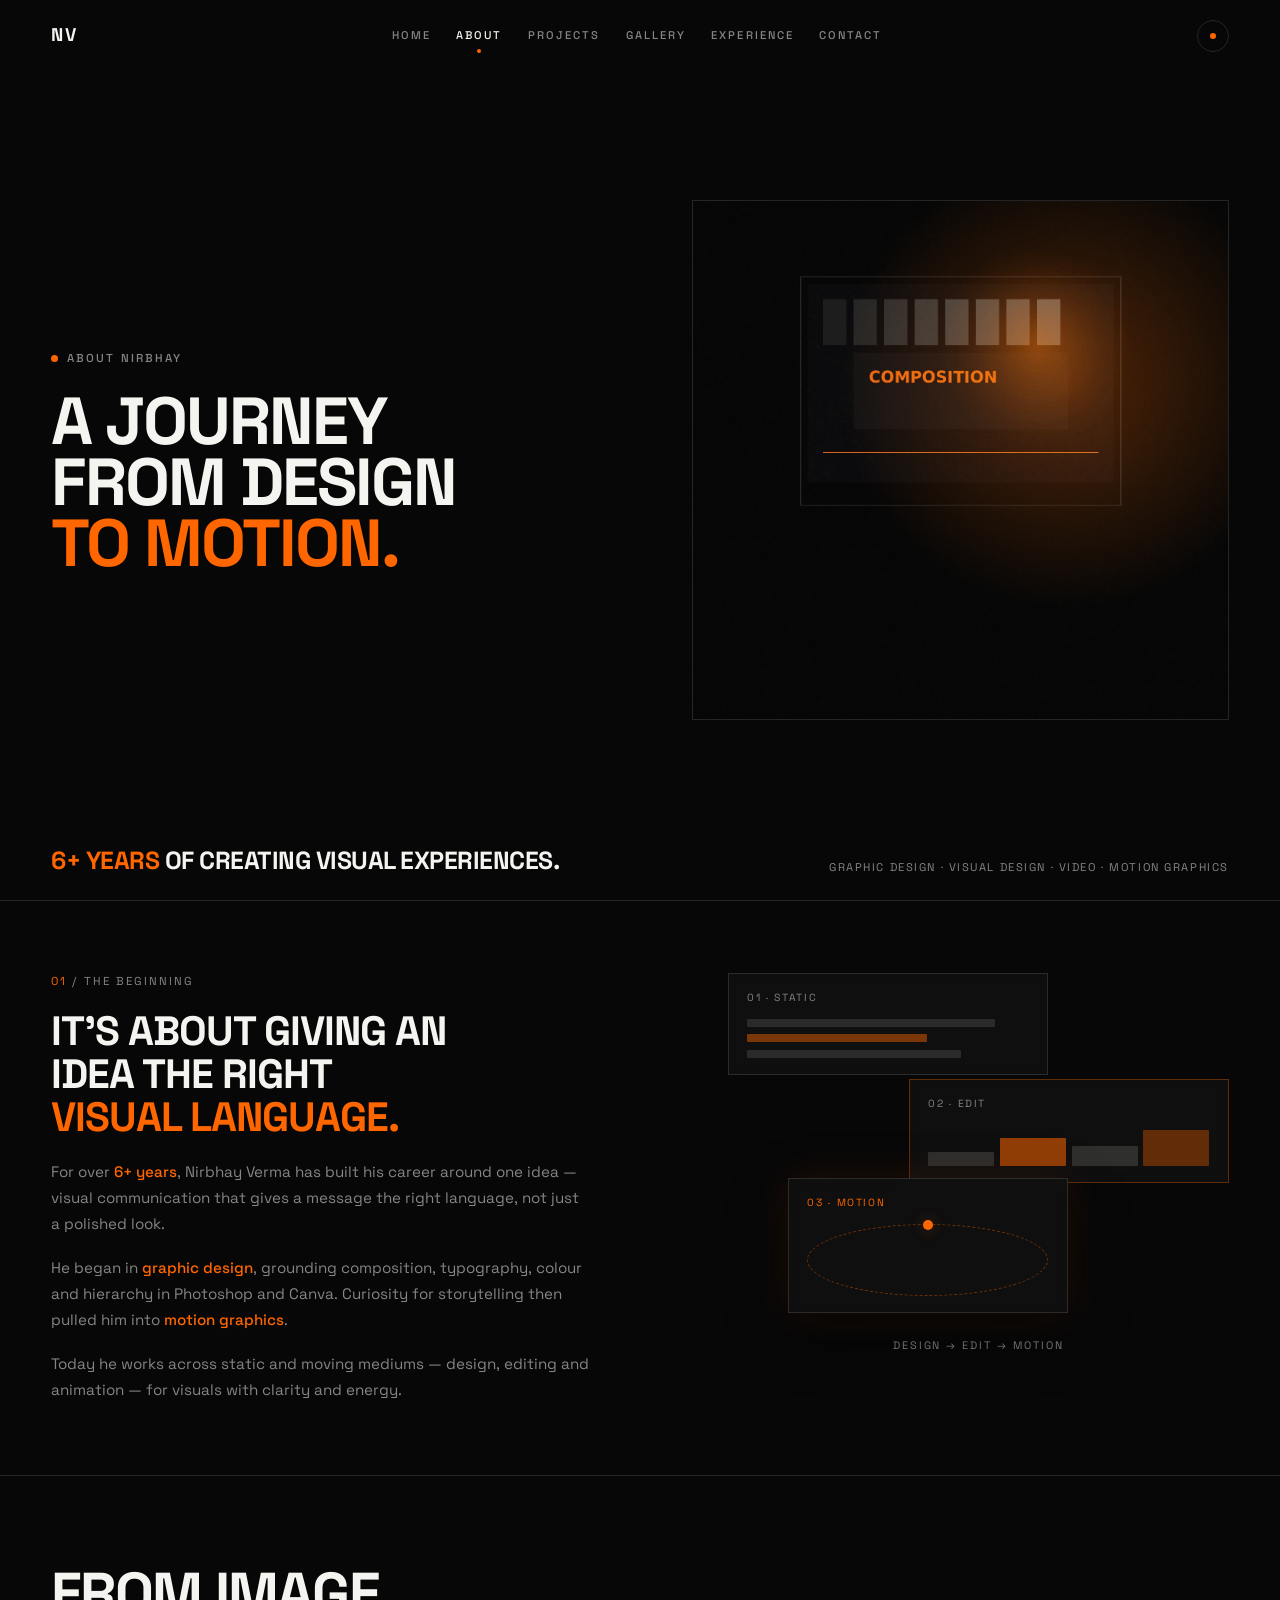
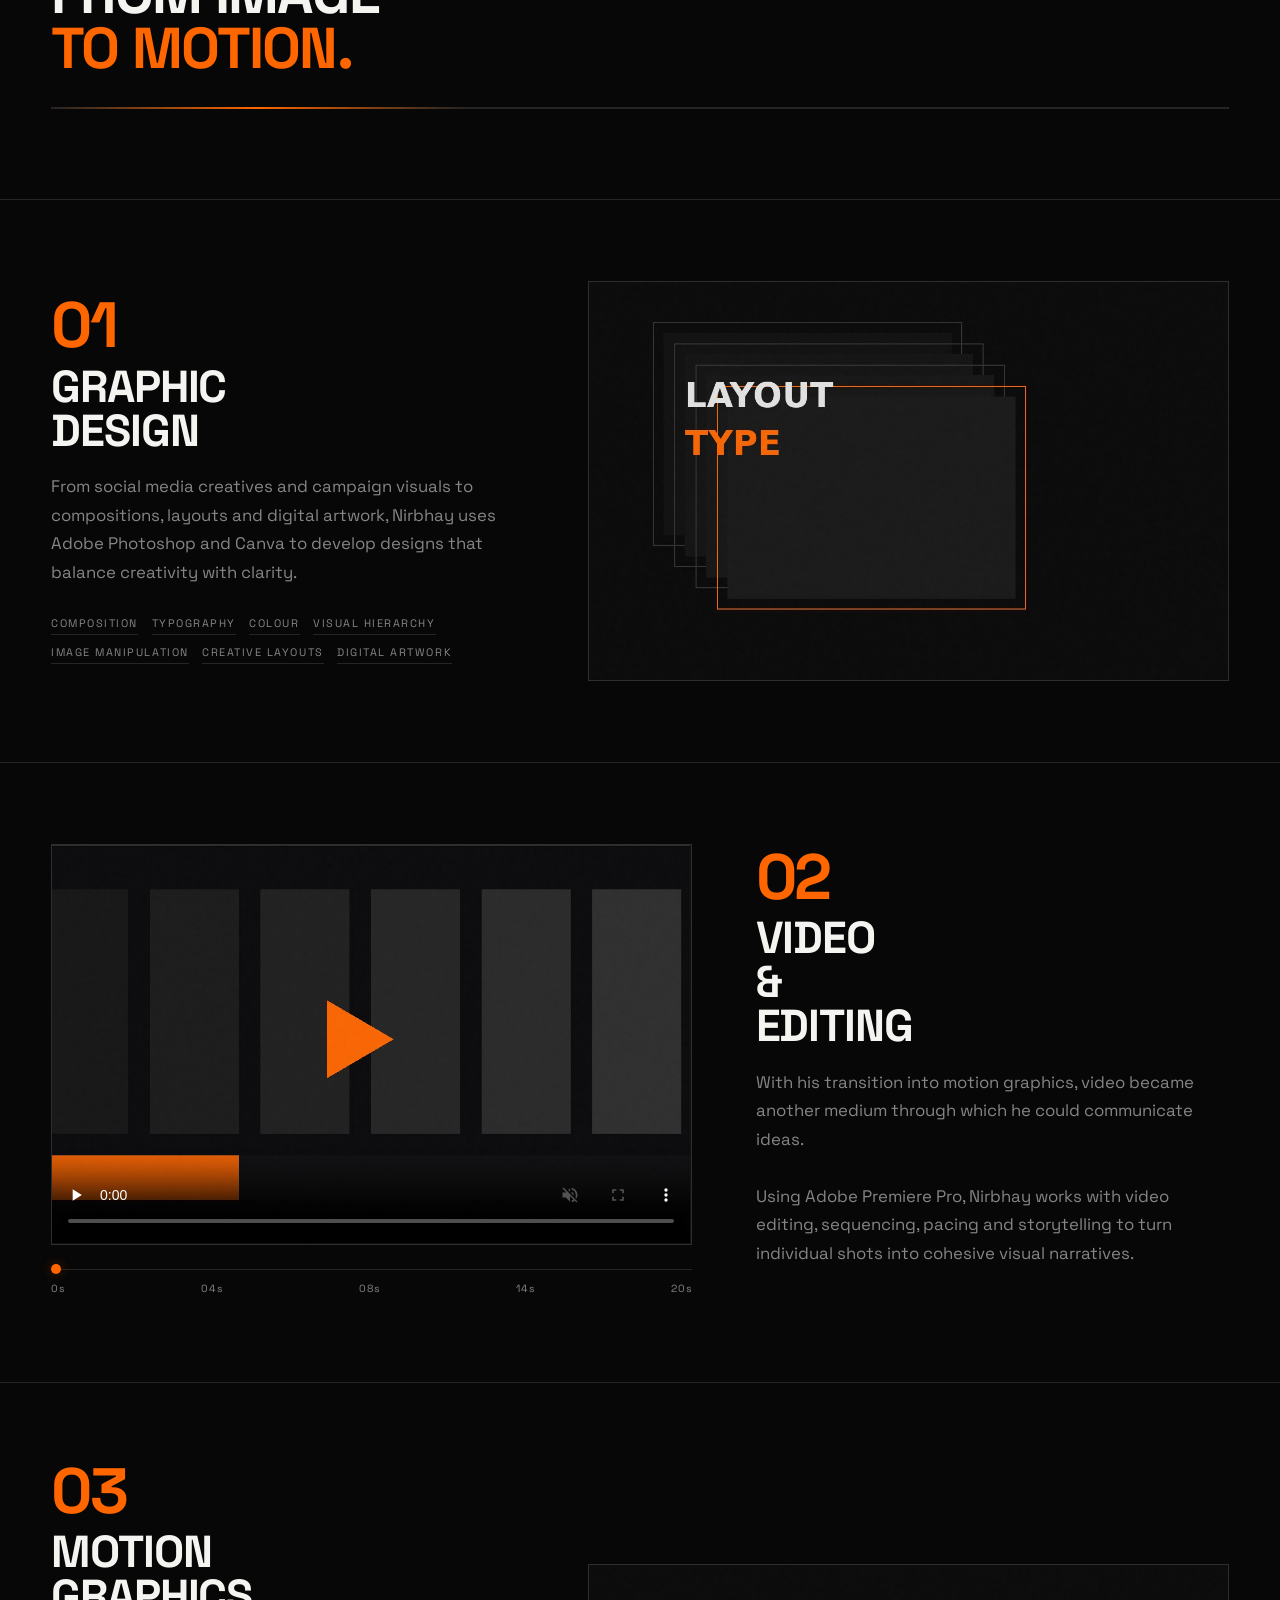
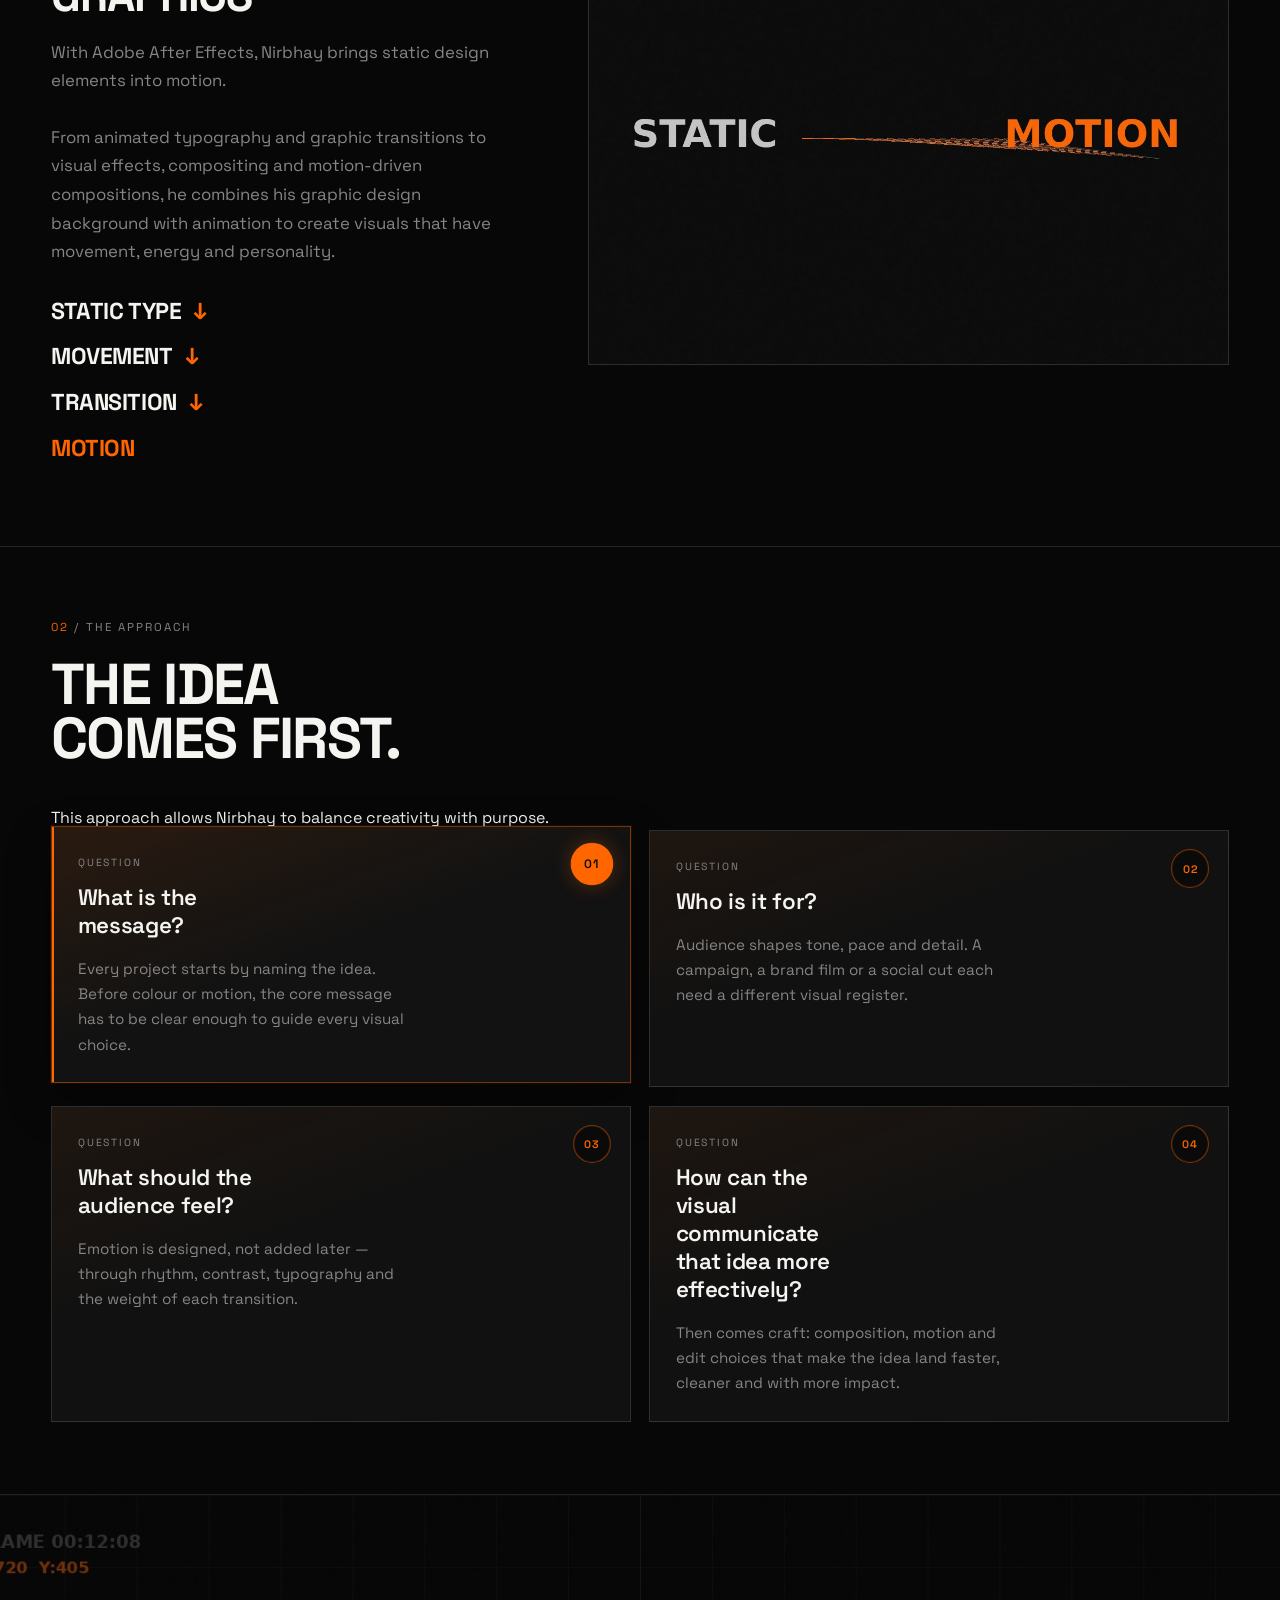
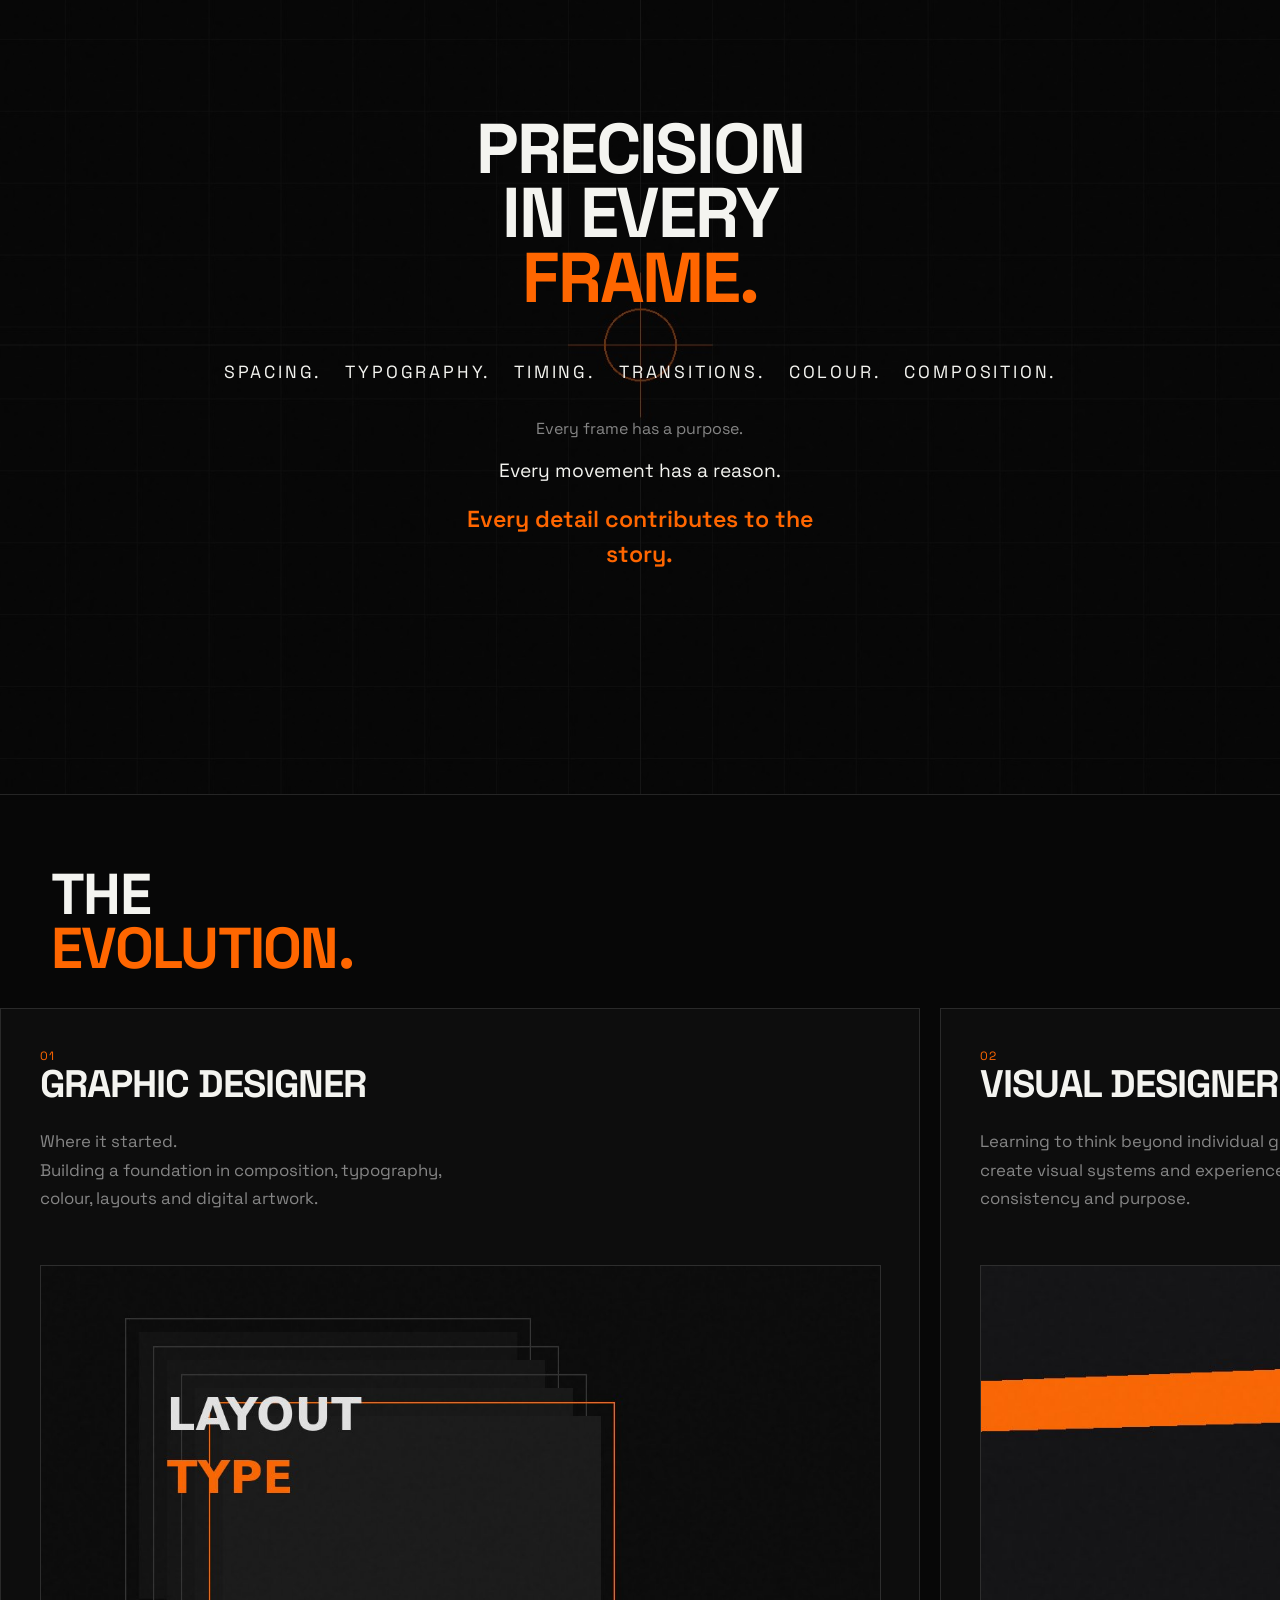
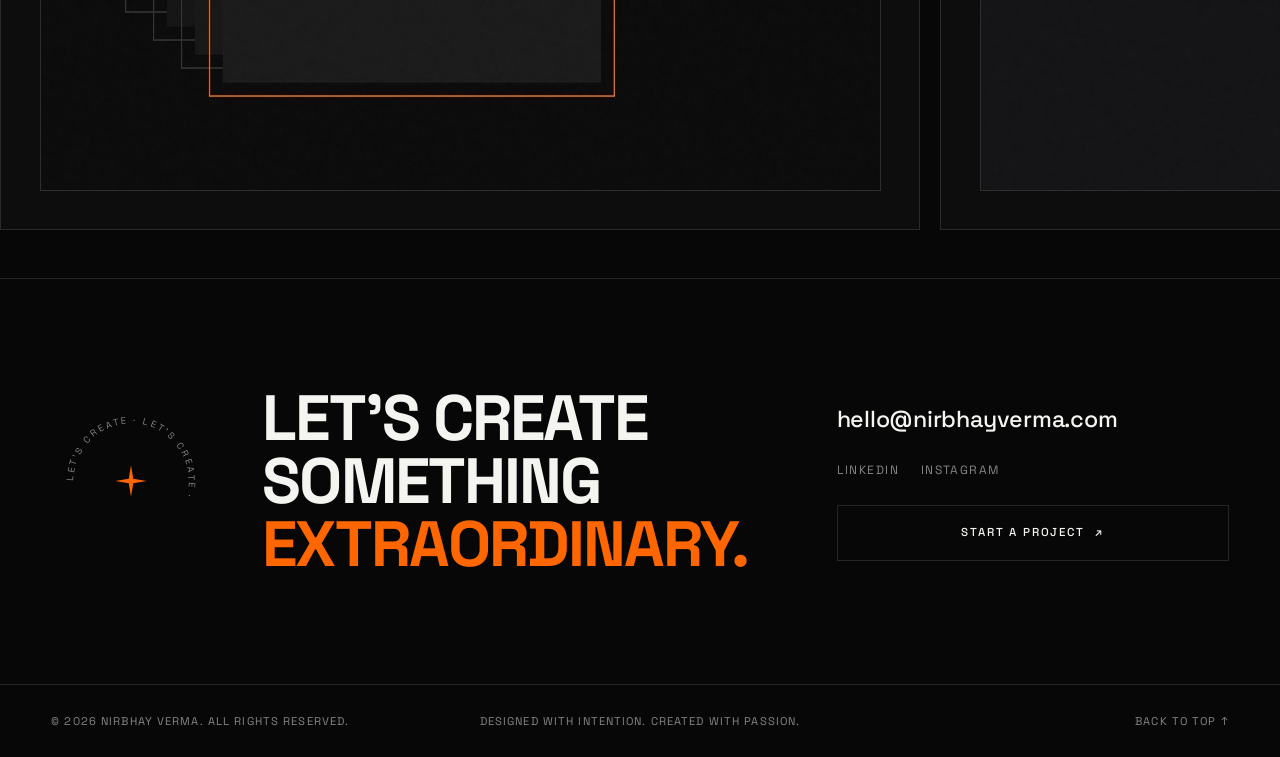
==== commit 03941604: "Merge main and keep a solid full-screen mobile nav Resolve conflicts from the shared header/footer w" ====
--- a/about.html
+++ b/about.html
@@ -2,361 +2,14 @@
 <html lang="en">
 <head>
   <meta charset="UTF-8">
-  <meta name="viewport" content="width=device-width, initial-scale=1.0">
-  <meta name="description" content="About Nirbhay Verma — a journey from graphic design to motion graphics. Visual storytelling across pixels and frames.">
-  <meta name="theme-color" content="#070707">
-  <link rel="icon" href="assets/icons/favicon.svg" type="image/svg+xml">
-  <title>About — Nirbhay Verma</title>
-  <link rel="preconnect" href="https://fonts.googleapis.com">
-  <link rel="preconnect" href="https://fonts.gstatic.com" crossorigin>
-  <link href="https://fonts.googleapis.com/css2?family=Space+Grotesk:wght@300;400;500;600;700&display=swap" rel="stylesheet">
-  <link rel="stylesheet" href="css/about.css">
-  <link rel="stylesheet" href="css/about-responsive.css">
-  <link rel="stylesheet" href="css/nav-mobile.css">
+  <meta http-equiv="refresh" content="0; url=about/">
+  <link rel="canonical" href="about/">
+  <title>Redirecting…</title>
+  <script>
+    location.replace("about/" + location.search + location.hash);
+  </script>
 </head>
 <body>
-  <div class="page-loader" aria-hidden="true">
-    <div class="page-loader__inner">
-      <div class="page-loader__logo">NV</div>
-      <p class="page-loader__meta">About <span>/ 01</span></p>
-    </div>
-  </div>
-
-  <div class="cursor" aria-hidden="true">
-    <span class="cursor__dot"></span>
-    <span class="cursor__ring"></span>
-    <span class="cursor__label">VIEW</span>
-  </div>
-
-  <header class="site-header" id="top">
-    <nav class="nav" aria-label="Primary">
-      <a href="index.html" class="nav__logo" aria-label="Nirbhay Verma home">NV</a>
-      <ul class="nav__links" id="nav-links">
-        <li><a href="index.html#work">Work</a></li>
-        <li><a href="about.html" class="is-active" aria-current="page">About</a></li>
-        <li><a href="projects.html">Projects</a></li>
-        <li><a href="gallery.html">Gallery</a></li>
-        <li><a href="index.html#experience">Experience</a></li>
-        <li><a href="index.html#contact">Contact</a></li>
-      </ul>
-      <div class="nav__actions">
-        <button class="nav__dot-btn" type="button" aria-label="Interaction" data-cursor="button"><span></span></button>
-        <button class="nav__menu-toggle" type="button" aria-expanded="false" aria-controls="nav-links" aria-label="Open menu">
-          <span class="nav__menu-icon" aria-hidden="true"><i></i><i></i><i></i></span>
-        </button>
-      </div>
-    </nav>
-  </header>
-
-  <main>
-    <!-- HERO -->
-    <section class="about-hero" aria-label="Introduction">
-      <div class="about-hero__grid">
-        <div>
-          <p class="section-label reveal-load" data-delay="1"><span class="dot" aria-hidden="true"></span> About Nirbhay</p>
-          <h1 class="about-hero__title reveal-load" data-delay="2">
-            A Journey<br>
-            From Design<br>
-            <span class="accent">To Motion.</span>
-          </h1>
-        </div>
-        <div class="about-hero__visual reveal-load" data-delay="3" data-cursor="view">
-          <img src="assets/images/about/hero-studio.jpg" alt="Dark editorial studio composition with orange light and design fragments" width="1400" height="1600" decoding="async">
-          <div class="about-hero__glow" aria-hidden="true"></div>
-        </div>
-      </div>
-      <div class="about-hero__stats reveal-load" data-delay="4">
-        <p class="about-hero__years">
-          <span class="accent">6+ Years</span>
-          of creating visual experiences.
-        </p>
-        <p class="about-hero__disciplines">Graphic Design · Visual Design · Video · Motion Graphics</p>
-      </div>
-    </section>
-
-    <!-- INTRODUCTION -->
-    <section class="about-intro">
-      <div class="container about-intro__grid reveal">
-        <div class="about-intro__copy">
-          <p class="chapter"><span>01</span> / The Beginning</p>
-          <p class="about-intro__statement">
-            It's about giving an idea the right <br><span class="accent">visual language.</span>
-          </p>
-          <div class="about-bio">
-            <p>
-              For over <strong>6+ years</strong>, Nirbhay Verma has built his career around one idea — visual communication that gives a message the right language, not just a polished look.
-            </p>
-            <p>
-              He began in <span class="accent">graphic design</span>, grounding composition, typography, colour and hierarchy in Photoshop and Canva. Curiosity for storytelling then pulled him into <span class="accent">motion graphics</span>.
-            </p>
-            <p>
-              Today he works across static and moving mediums — design, editing and animation — for visuals with clarity and energy.
-            </p>
-          </div>
-        </div>
-        <aside class="about-intro__visual" aria-hidden="true">
-          <div class="intro-graphic">
-            <div class="intro-graphic__frame intro-graphic__frame--a">
-              <span class="intro-graphic__label">01 · Static</span>
-              <div class="intro-graphic__blocks">
-                <span></span><span></span><span></span>
-              </div>
-            </div>
-            <div class="intro-graphic__frame intro-graphic__frame--b">
-              <span class="intro-graphic__label">02 · Edit</span>
-              <div class="intro-graphic__timeline">
-                <i></i><i></i><i></i><i></i>
-              </div>
-            </div>
-            <div class="intro-graphic__frame intro-graphic__frame--c">
-              <span class="intro-graphic__label">03 · Motion</span>
-              <div class="intro-graphic__orbit">
-                <span class="intro-graphic__dot"></span>
-              </div>
-            </div>
-            <p class="intro-graphic__caption">Design → Edit → Motion</p>
-          </div>
-        </aside>
-      </div>
-    </section>
-
-    <!-- FROM IMAGE TO MOTION -->
-    <section class="from-motion" aria-label="From image to motion">
-      <div class="container reveal">
-        <h2 class="from-motion__title">From Image<br><span class="accent">To Motion.</span></h2>
-        <div class="from-motion__track" aria-hidden="true"></div>
-      </div>
-    </section>
-
-    <!-- 01 GRAPHIC DESIGN -->
-    <section class="discipline" id="graphic-design">
-      <div class="container discipline__grid reveal">
-        <div>
-          <p class="discipline__num">01</p>
-          <h2 class="discipline__title">Graphic<br>Design</h2>
-          <p class="discipline__copy">
-            From social media creatives and campaign visuals to compositions, layouts and digital artwork, Nirbhay uses Adobe Photoshop and Canva to develop designs that balance creativity with clarity.
-          </p>
-          <div class="discipline__caps">
-            <span>Composition</span><span>Typography</span><span>Colour</span><span>Visual Hierarchy</span>
-            <span>Image Manipulation</span><span>Creative Layouts</span><span>Digital Artwork</span>
-          </div>
-        </div>
-        <div class="discipline__media" data-cursor="view">
-          <img src="assets/images/about/discipline-graphic.jpg" alt="Layered graphic design composition transforming through frames" width="1200" height="800" loading="lazy" decoding="async">
-        </div>
-      </div>
-    </section>
-
-    <!-- 02 VIDEO -->
-    <section class="discipline" id="video">
-      <div class="container discipline__grid discipline__grid--flip reveal">
-        <div>
-          <div class="discipline__media" data-cursor="view">
-            <video
-              poster="assets/images/about/discipline-video.jpg"
-              muted
-              playsinline
-              loop
-              preload="none"
-              controls
-              aria-label="Video editing placeholder"
-            >
-              <source src="assets/videos/showreel.mp4" type="video/mp4">
-            </video>
-          </div>
-          <div class="timeline-bar" aria-hidden="true" data-cursor="next">
-            <div class="timeline-bar__track"></div>
-            <div class="timeline-bar__playhead"></div>
-            <div class="timeline-bar__marks">
-              <span>0s</span><span>04s</span><span>08s</span><span>14s</span><span>20s</span>
-            </div>
-          </div>
-        </div>
-        <div>
-          <p class="discipline__num">02</p>
-          <h2 class="discipline__title">Video<br>&amp;<br>Editing</h2>
-          <p class="discipline__copy">
-            With his transition into motion graphics, video became another medium through which he could communicate ideas.
-          </p>
-          <p class="discipline__copy">
-            Using Adobe Premiere Pro, Nirbhay works with video editing, sequencing, pacing and storytelling to turn individual shots into cohesive visual narratives.
-          </p>
-        </div>
-      </div>
-    </section>
-
-    <!-- 03 MOTION -->
-    <section class="discipline" id="motion">
-      <div class="container discipline__grid reveal">
-        <div>
-          <p class="discipline__num">03</p>
-          <h2 class="discipline__title">Motion<br>Graphics</h2>
-          <p class="discipline__copy">
-            With Adobe After Effects, Nirbhay brings static design elements into motion.
-          </p>
-          <p class="discipline__copy">
-            From animated typography and graphic transitions to visual effects, compositing and motion-driven compositions, he combines his graphic design background with animation to create visuals that have movement, energy and personality.
-          </p>
-          <div class="motion-stack" aria-hidden="true">
-            <span>Static Type <span class="arrow">↓</span></span>
-            <span>Movement <span class="arrow">↓</span></span>
-            <span>Transition <span class="arrow">↓</span></span>
-            <span class="hl">Motion</span>
-          </div>
-        </div>
-        <div class="discipline__media" data-cursor="view">
-          <img src="assets/images/about/discipline-motion.jpg" alt="Static type transforming into motion with orange trails" width="1200" height="800" loading="lazy" decoding="async">
-        </div>
-      </div>
-    </section>
-
-    <!-- APPROACH -->
-    <section class="approach" id="approach">
-      <div class="container">
-        <div class="reveal">
-          <p class="chapter"><span>02</span> / The Approach</p>
-          <h2 class="approach__title">The Idea<br>Comes First.</h2>
-          
-          <p>
-            This approach allows Nirbhay to balance creativity with purpose.
-          </p>
-        </div>
-        <div class="questions" role="list">
-          <article class="question is-active" role="listitem" tabindex="0">
-            <span class="question__num" aria-hidden="true">01</span>
-            <p class="question__index">Question</p>
-            <h3 class="question__title">What is the message?</h3>
-            <p class="question__body">Every project starts by naming the idea. Before colour or motion, the core message has to be clear enough to guide every visual choice.</p>
-          </article>
-          <article class="question" role="listitem" tabindex="0">
-            <span class="question__num" aria-hidden="true">02</span>
-            <p class="question__index">Question</p>
-            <h3 class="question__title">Who is it for?</h3>
-            <p class="question__body">Audience shapes tone, pace and detail. A campaign, a brand film or a social cut each need a different visual register.</p>
-          </article>
-          <article class="question" role="listitem" tabindex="0">
-            <span class="question__num" aria-hidden="true">03</span>
-            <p class="question__index">Question</p>
-            <h3 class="question__title">What should the audience feel?</h3>
-            <p class="question__body">Emotion is designed, not added later — through rhythm, contrast, typography and the weight of each transition.</p>
-          </article>
-          <article class="question" role="listitem" tabindex="0">
-            <span class="question__num" aria-hidden="true">04</span>
-            <p class="question__index">Question</p>
-            <h3 class="question__title">How can the visual communicate that idea more effectively?</h3>
-            <p class="question__body">Then comes craft: composition, motion and edit choices that make the idea land faster, cleaner and with more impact.</p>
-          </article>
-        </div>
-      </div>
-    </section>
-
-    <!-- PRECISION -->
-    <section class="precision" aria-label="Precision in every frame">
-      <img class="precision__bg" src="assets/images/about/precision-board.jpg" alt="" aria-hidden="true" loading="lazy" decoding="async">
-      <div class="precision__content">
-        <h2 class="precision__title">Precision<br>In Every<br><span class="accent">Frame.</span></h2>
-        <div class="detail-words" aria-label="Craft principles">
-          <span>Spacing.</span>
-          <span>Typography.</span>
-          <span>Timing.</span>
-          <span>Transitions.</span>
-          <span>Colour.</span>
-          <span>Composition.</span>
-        </div>
-        <div class="detail-lines">
-          <p>Every frame has a purpose.</p>
-          <p>Every movement has a reason.</p>
-          <p>Every detail contributes to the story.</p>
-        </div>
-      </div>
-    </section>
-
-    <!-- EVOLUTION -->
-    <section class="evolution" id="evolution" aria-label="Creative evolution">
-      <h2 class="evolution__title reveal">The<br><span class="accent">Evolution.</span></h2>
-      <div class="evolution__scroller" data-cursor="next">
-        <article class="evolution__stage">
-          <div>
-            <p class="evolution__stage-num">01</p>
-            <h3 class="evolution__stage-title">Graphic Designer</h3>
-          </div>
-          <div class="evolution__stage-copy">
-            <p>Where it started.</p>
-            <p>Building a foundation in composition, typography, colour, layouts and digital artwork.</p>
-          </div>
-          <div class="evolution__stage-media">
-            <img src="assets/images/about/discipline-graphic.jpg" alt="Graphic design foundation visual" width="1200" height="800" loading="lazy" decoding="async">
-          </div>
-        </article>
-        <article class="evolution__stage">
-          <div>
-            <p class="evolution__stage-num">02</p>
-            <h3 class="evolution__stage-title">Visual Designer</h3>
-          </div>
-          <div class="evolution__stage-copy">
-            <p>Learning to think beyond individual graphics and create visual systems and experiences with consistency and purpose.</p>
-          </div>
-          <div class="evolution__stage-media">
-            <img src="assets/images/about/portrait-editorial.jpg" alt="Visual systems and editorial design" width="1000" height="1300" loading="lazy" decoding="async">
-          </div>
-        </article>
-        <article class="evolution__stage">
-          <div>
-            <p class="evolution__stage-num">03</p>
-            <h3 class="evolution__stage-title">Motion Graphics Artist</h3>
-          </div>
-          <div class="evolution__stage-copy">
-            <p>Bringing design into movement through animation, editing, transitions, visual effects and storytelling.</p>
-          </div>
-          <div class="evolution__stage-media">
-            <img src="assets/images/about/discipline-motion.jpg" alt="Motion graphics transformation" width="1200" height="800" loading="lazy" decoding="async">
-          </div>
-        </article>
-        <article class="evolution__stage evolution__stage--today">
-          <div>
-            <p class="evolution__stage-num">04</p>
-            <h3 class="evolution__stage-title">Today</h3>
-          </div>
-          <div class="evolution__stage-copy">
-            <p>A multidisciplinary visual creative working across graphic design, video editing and motion graphics, continuously exploring new techniques, styles and ways of communicating through visuals.</p>
-          </div>
-          <div class="evolution__stage-media">
-            <img src="assets/images/about/hero-studio.jpg" alt="Current multidisciplinary creative practice" width="1400" height="1600" loading="lazy" decoding="async">
-          </div>
-        </article>
-      </div>
-    </section>
-
-    <!-- CTA -->
-    <section class="about-cta">
-      <div class="container reveal">
-        <h2 class="about-cta__title">Let's Create<br>Something<br><span class="accent">That Moves.</span></h2>
-        <p class="about-cta__copy">
-          Whether it begins as a single graphic, a visual concept, a video or an idea that needs to come alive, Nirbhay brings together design, motion and storytelling to create work with purpose and personality.
-        </p>
-        <div class="about-cta__actions">
-          <a class="btn-primary" href="index.html#work" data-cursor="button">Explore the Work <span class="arrow" aria-hidden="true">→</span></a>
-          <a class="btn-secondary" href="mailto:hello@nirbhayverma.com" data-cursor="button">Start a Conversation <span class="arrow" aria-hidden="true">→</span></a>
-        </div>
-      </div>
-    </section>
-  </main>
-
-  <footer class="site-footer">
-    <div class="site-footer__grid">
-      <div class="site-footer__brand">
-        <strong>NV</strong>
-        <span>© 2026 Nirbhay Verma. All Rights Reserved.</span>
-      </div>
-      <ul class="site-footer__social">
-        <li><a href="https://linkedin.com" target="_blank" rel="noopener noreferrer">LinkedIn</a></li>
-        <li><a href="https://instagram.com" target="_blank" rel="noopener noreferrer">Instagram</a></li>
-      </ul>
-      <a href="#top" class="site-footer__top" data-cursor="button">Back to Top <span aria-hidden="true">↑</span></a>
-    </div>
-  </footer>
-
-  <script src="js/about.js" defer></script>
+  <p><a href="about/">Continue to About</a></p>
 </body>
 </html>
